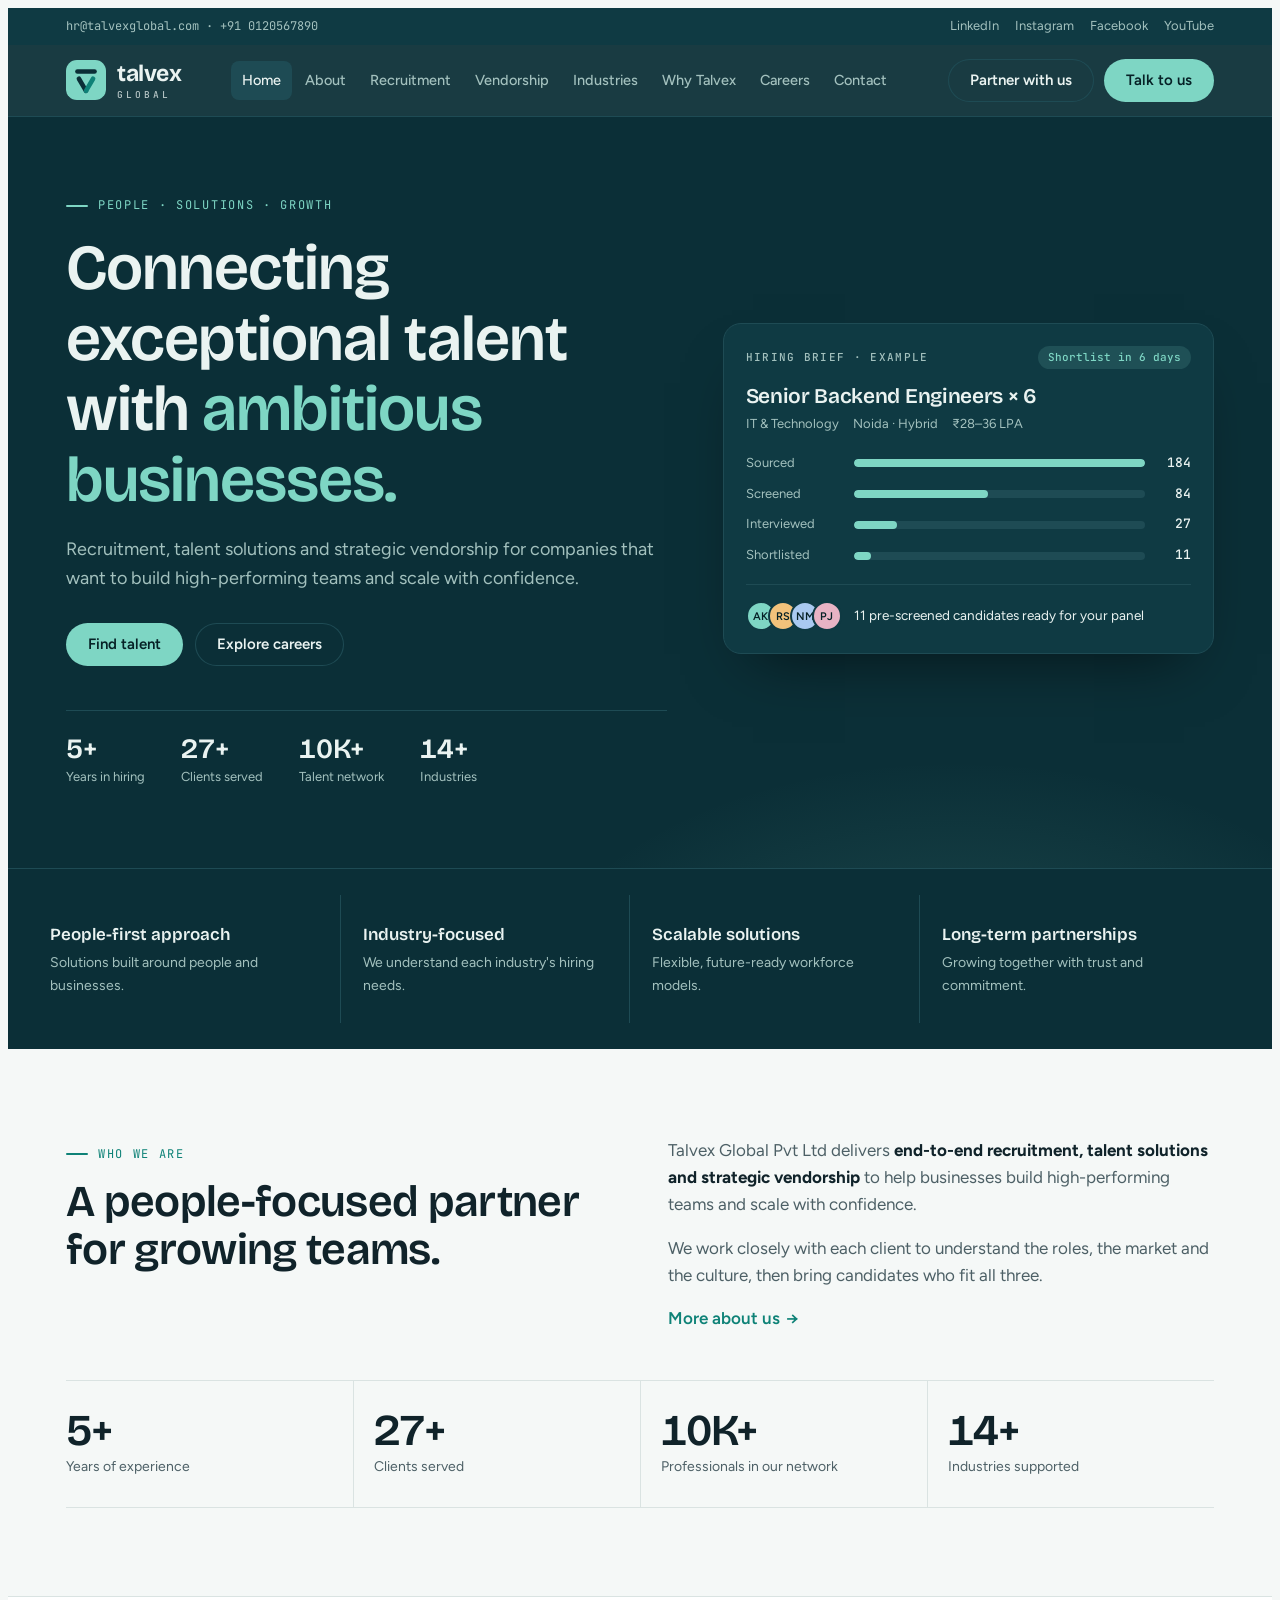
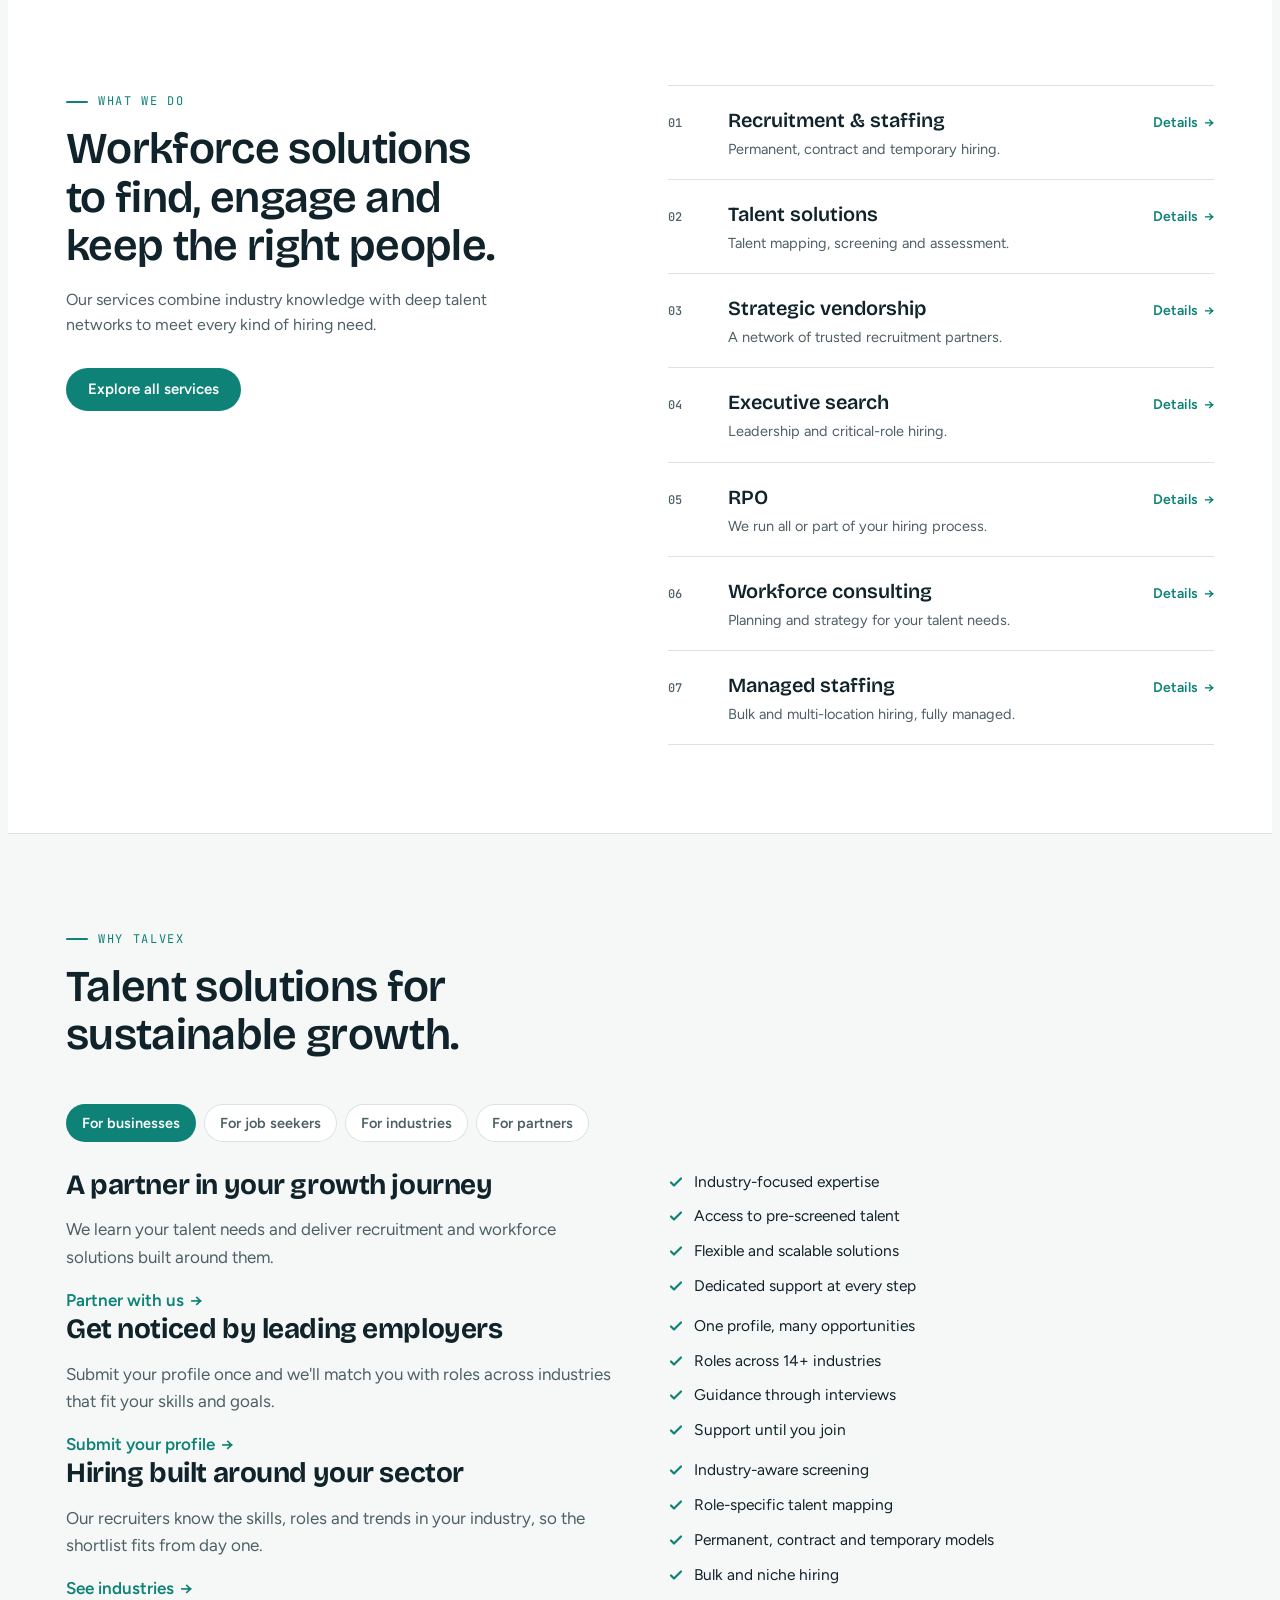
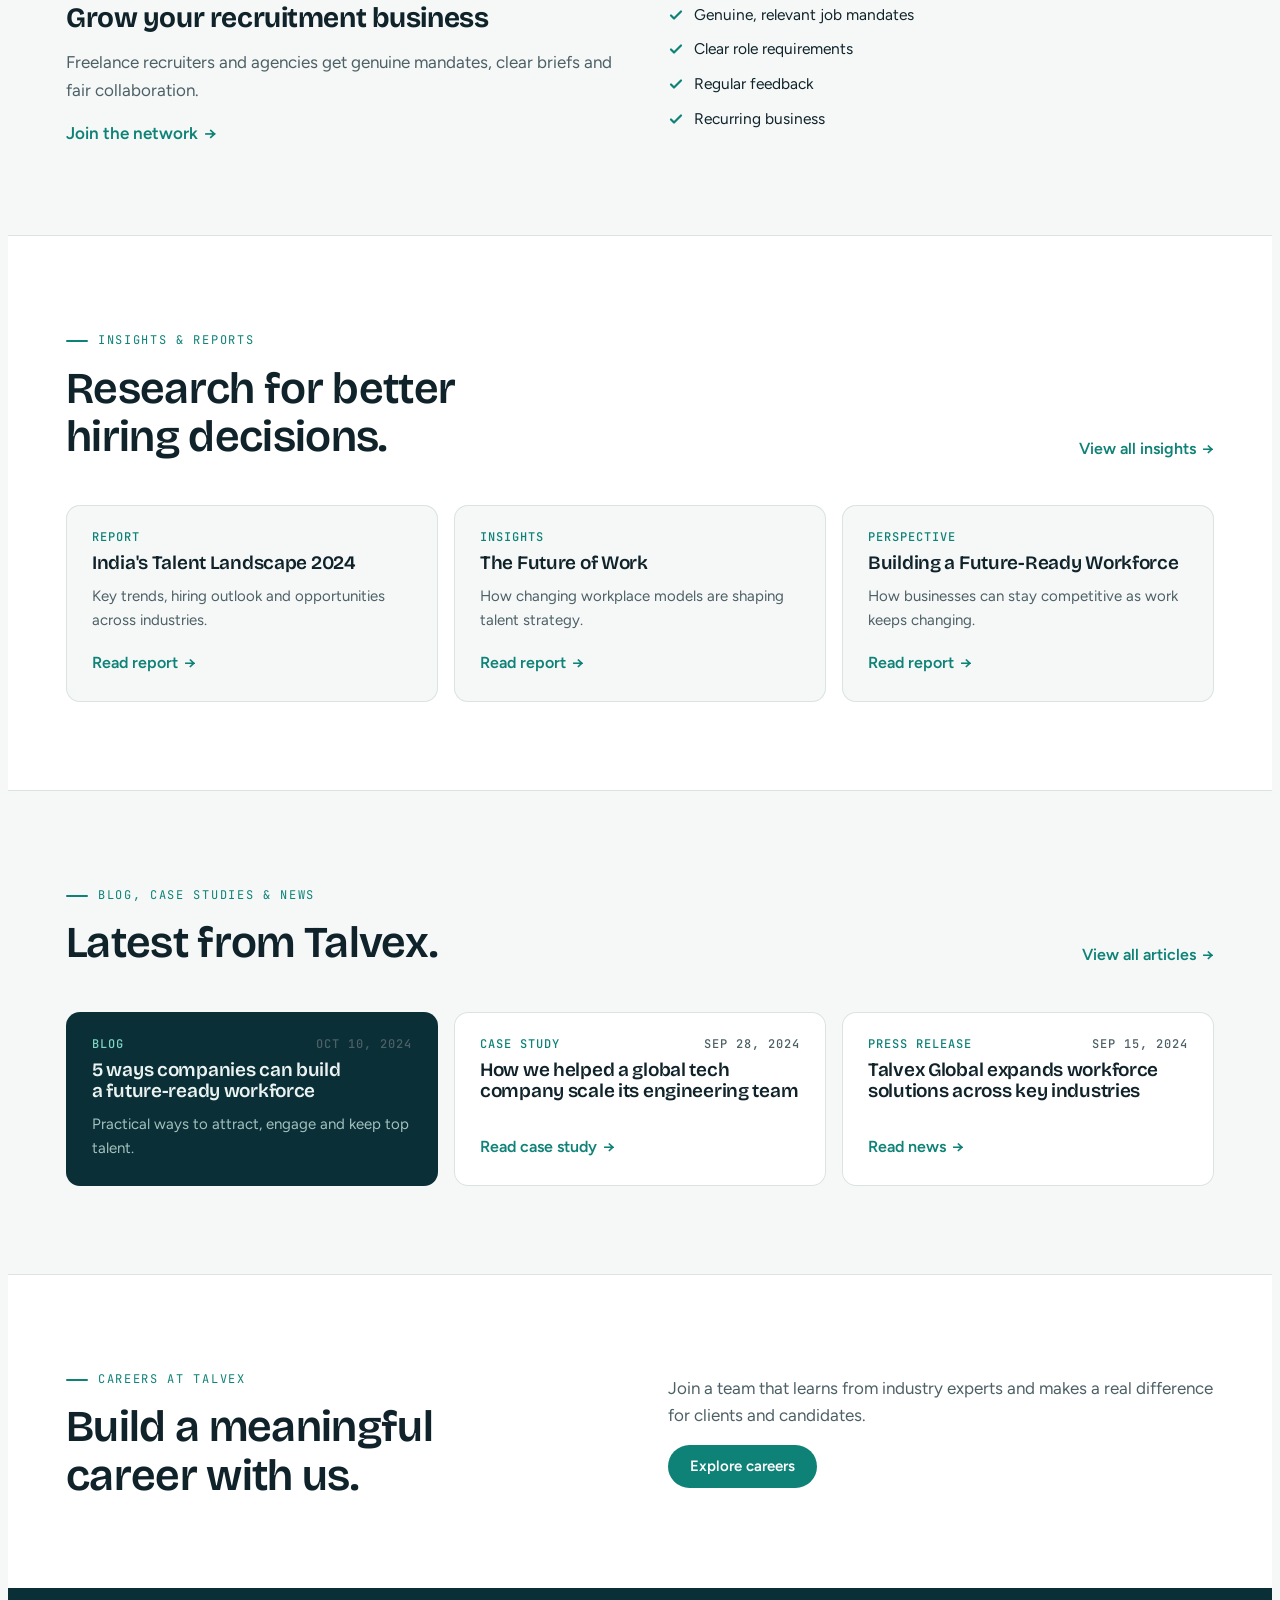
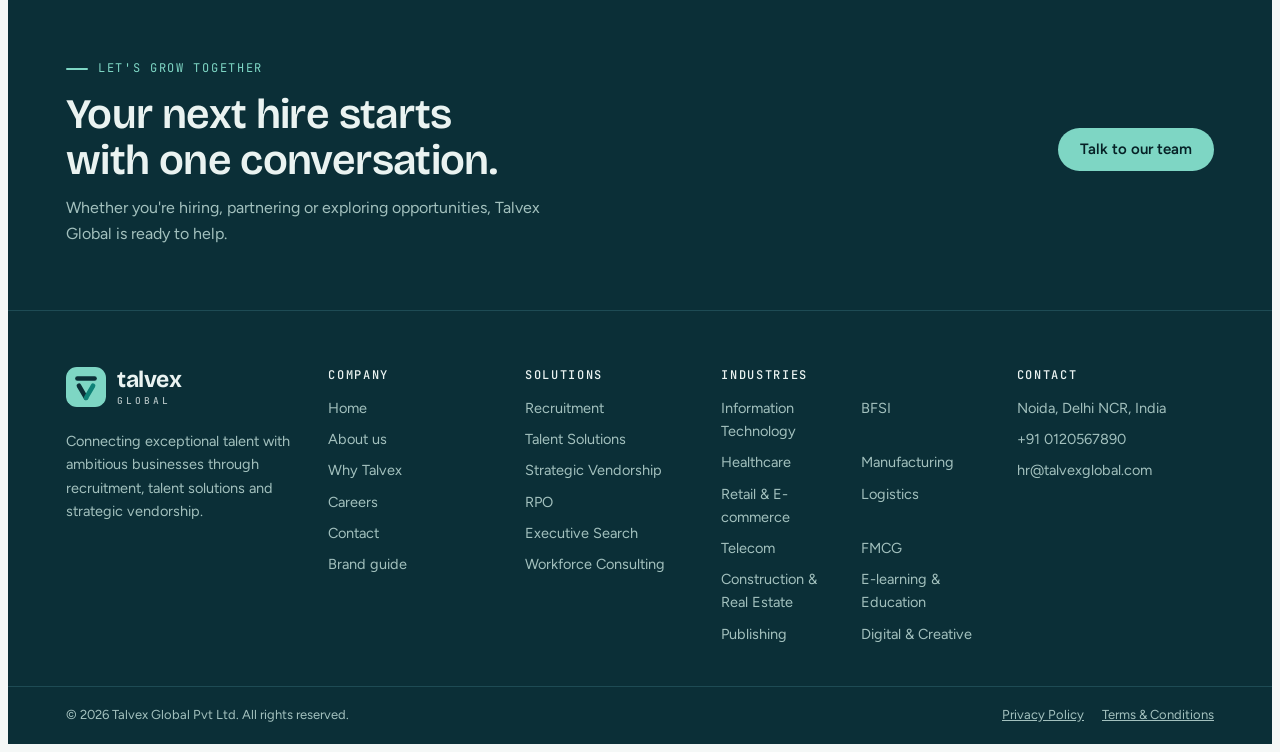
==== index.html @ 32941b87 "Talvex Global website redesign Static multi-page site with new logo, palette and all ten pages.  Co-" ====
<!doctype html>
<html lang="en">
<head>
<meta charset="utf-8">
<meta name="viewport" content="width=device-width, initial-scale=1, viewport-fit=cover">
<title>Talvex Global | Recruitment, Talent Solutions &amp; Strategic Vendorship</title>
<meta name="description" content="Talvex Global connects exceptional talent with ambitious businesses through recruitment, talent solutions and strategic vendorship across 14+ industries.">
<meta name="theme-color" content="#0B2F37">
<meta property="og:title" content="Talvex Global | Recruitment, Talent Solutions &amp; Strategic Vendorship">
<meta property="og:description" content="Talvex Global connects exceptional talent with ambitious businesses through recruitment, talent solutions and strategic vendorship across 14+ industries.">
<meta property="og:type" content="website">
<link rel="icon" href="assets/img/favicon.svg" type="image/svg+xml">
<link rel="preconnect" href="https://fonts.googleapis.com">
<link rel="preconnect" href="https://fonts.gstatic.com" crossorigin>
<link rel="stylesheet" href="https://fonts.googleapis.com/css2?family=Bricolage+Grotesque:opsz,wght@12..96,500;12..96,600;12..96,700&family=Figtree:wght@400;500;600&family=JetBrains+Mono:wght@500&display=swap">
<link rel="stylesheet" href="assets/css/styles.css">
</head>
<body>
<a class="skip" href="#main">Skip to content</a>
<svg width="0" height="0" style="position:absolute" aria-hidden="true">
  <symbol id="mark" viewBox="0 0 48 48">
    <rect width="48" height="48" rx="13" fill="var(--m-bg,#7ED6C4)"/>
    <rect x="11" y="11" width="26" height="5.5" rx="2.75" fill="var(--m-fg,#0B2F37)"/>
    <path d="M15.5 22.5 24 37" stroke="var(--m-fg,#0B2F37)" stroke-width="5.5" stroke-linecap="round" fill="none"/>
    <path d="M24 37 32.5 22.5" stroke="var(--m-ac,#0E8277)" stroke-width="5.5" stroke-linecap="round" fill="none"/>
  </symbol>
</svg>

<div class="topbar">
  <div class="wrap">
    <span>hr@talvexglobal.com · +91 0120567890</span>
    <nav aria-label="Social"><a href="https://www.linkedin.com/">LinkedIn</a><a href="https://www.instagram.com/">Instagram</a><a href="https://www.facebook.com/">Facebook</a><a href="https://www.youtube.com/">YouTube</a></nav>
  </div>
</div>

<header class="nav">
  <div class="wrap">
    <a class="logo" href="./" aria-label="Talvex Global home"><svg aria-hidden="true"><use href="#mark"/></svg><span class="wm"><b>talvex</b><small>GLOBAL</small></span></a>
    <ul class="menu" id="menu">
      <li><a href="./" aria-current="page">Home</a></li>
      <li><a href="about-us/">About</a></li>
      <li><a href="recruitment/">Recruitment</a></li>
      <li><a href="vendorship/">Vendorship</a></li>
      <li><a href="industries/">Industries</a></li>
      <li><a href="why-talvex/">Why Talvex</a></li>
      <li><a href="careers/">Careers</a></li>
      <li><a href="contact/">Contact</a></li>
    </ul>
    <div class="nav-cta">
      <a class="btn btn-ghost" href="partner-with-us/">Partner with us</a>
      <a class="btn btn-primary" href="contact/">Talk to us</a>
      <button class="burger" id="burger" aria-label="Open menu" aria-expanded="false" aria-controls="menu">
        <svg width="20" height="20" viewBox="0 0 20 20" aria-hidden="true"><path d="M3 6h14M3 10h14M3 14h14" stroke="currentColor" stroke-width="1.8" stroke-linecap="round"/></svg>
      </button>
    </div>
  </div>
</header>

<main id="main">
  <section class="band hero">
    <div class="wrap">
      <div>
        <span class="eyebrow">People · Solutions · Growth</span>
        <h1>Connecting exceptional talent with <em>ambitious businesses.</em></h1>
        <p class="lede">Recruitment, talent solutions and strategic vendorship for companies that want to build high-performing teams and scale with confidence.</p>
        <div class="actions">
          <a class="btn btn-primary" href="partner-with-us/">Find talent</a>
          <a class="btn btn-ghost" href="careers/">Explore careers</a>
        </div>
        <div class="stats">
          <div><b>5+</b><span>Years in hiring</span></div>
          <div><b>27+</b><span>Clients served</span></div>
          <div><b>10K+</b><span>Talent network</span></div>
          <div><b>14+</b><span>Industries</span></div>
        </div>
      </div>
      <aside class="brief" aria-label="Example hiring brief">
        <div class="brief-top"><span class="cap">Hiring brief · example</span><span class="pill">Shortlist in 6 days</span></div>
        <h3>Senior Backend Engineers × 6</h3>
        <div class="meta"><span>IT &amp; Technology</span><span>Noida · Hybrid</span><span>₹28–36 LPA</span></div>
        <div class="pipe">
          <div class="pipe-row"><span>Sourced</span><div class="bar"><i style="width:100%"></i></div><b>184</b></div>
          <div class="pipe-row"><span>Screened</span><div class="bar"><i style="width:46%"></i></div><b>84</b></div>
          <div class="pipe-row"><span>Interviewed</span><div class="bar"><i style="width:15%"></i></div><b>27</b></div>
          <div class="pipe-row"><span>Shortlisted</span><div class="bar"><i style="width:6%"></i></div><b>11</b></div>
        </div>
        <div class="shortlist">
          <div class="faces"><i style="background:#7ED6C4">AK</i><i style="background:#F2C27B">RS</i><i style="background:#A9C9F0">NM</i><i style="background:#E8B3C4">PJ</i></div>
          <span>11 pre-screened candidates ready for your panel</span>
        </div>
      </aside>
    </div>
  </section>
  <div class="offer"><div class="wrap">
    <div><b>People-first approach</b><p>Solutions built around people and businesses.</p></div>
    <div><b>Industry-focused</b><p>We understand each industry's hiring needs.</p></div>
    <div><b>Scalable solutions</b><p>Flexible, future-ready workforce models.</p></div>
    <div><b>Long-term partnerships</b><p>Growing together with trust and commitment.</p></div>
  </div></div>

  <section class="sec">
    <div class="wrap split">
      <div>
        <span class="eyebrow">Who we are</span>
        <h2 class="h">A people-focused partner for growing teams.</h2>
      </div>
      <div class="prose">
        <p>Talvex Global Pvt Ltd delivers <strong>end-to-end recruitment, talent solutions and strategic vendorship</strong> to help businesses build high-performing teams and scale with confidence.</p>
        <p>We work closely with each client to understand the roles, the market and the culture, then bring candidates who fit all three.</p>
        <a class="link" href="about-us/">More about us</a>
      </div>
    </div>
    <div class="wrap" style="margin-top:48px">
      <div class="numbers">
        <div><b>5+</b><span>Years of experience</span></div>
        <div><b>27+</b><span>Clients served</span></div>
        <div><b>10K+</b><span>Professionals in our network</span></div>
        <div><b>14+</b><span>Industries supported</span></div>
      </div>
    </div>
  </section>

  <section class="sec tint">
    <div class="wrap split">
      <div>
        <span class="eyebrow">What we do</span>
        <h2 class="h">Workforce solutions to find, engage and keep the right people.</h2>
        <p class="muted" style="margin-top:16px;max-width:46ch">Our services combine industry knowledge with deep talent networks to meet every kind of hiring need.</p>
        <div class="actions"><a class="btn btn-accent" href="recruitment/">Explore all services</a></div>
      </div>
      <ul class="svc">
        <li><span class="n">01</span><div><b>Recruitment &amp; staffing</b><span class="d">Permanent, contract and temporary hiring.</span></div><a class="link" href="recruitment/">Details</a></li>
        <li><span class="n">02</span><div><b>Talent solutions</b><span class="d">Talent mapping, screening and assessment.</span></div><a class="link" href="recruitment/">Details</a></li>
        <li><span class="n">03</span><div><b>Strategic vendorship</b><span class="d">A network of trusted recruitment partners.</span></div><a class="link" href="vendorship/">Details</a></li>
        <li><span class="n">04</span><div><b>Executive search</b><span class="d">Leadership and critical-role hiring.</span></div><a class="link" href="recruitment/">Details</a></li>
        <li><span class="n">05</span><div><b>RPO</b><span class="d">We run all or part of your hiring process.</span></div><a class="link" href="recruitment/">Details</a></li>
        <li><span class="n">06</span><div><b>Workforce consulting</b><span class="d">Planning and strategy for your talent needs.</span></div><a class="link" href="partner-with-us/">Details</a></li>
        <li><span class="n">07</span><div><b>Managed staffing</b><span class="d">Bulk and multi-location hiring, fully managed.</span></div><a class="link" href="industries/">Details</a></li>
      </ul>
    </div>
  </section>

  <section class="sec">
    <div class="wrap">
      <div class="sec-head"><div><span class="eyebrow">Why Talvex</span><h2 class="h">Talent solutions for sustainable growth.</h2></div></div>
      <div class="tabs" role="tablist" aria-label="Who we help">
        <button role="tab" id="t-biz" aria-selected="true" aria-controls="p-biz">For businesses</button>
        <button role="tab" id="t-seek" aria-selected="false" aria-controls="p-seek">For job seekers</button>
        <button role="tab" id="t-ind" aria-selected="false" aria-controls="p-ind">For industries</button>
        <button role="tab" id="t-part" aria-selected="false" aria-controls="p-part">For partners</button>
      </div>
      <div class="split" role="tabpanel" id="p-biz" aria-labelledby="t-biz">
        <div class="prose"><h3 style="font-size:28px;color:var(--fg)">A partner in your growth journey</h3><p>We learn your talent needs and deliver recruitment and workforce solutions built around them.</p><a class="link" href="partner-with-us/">Partner with us</a></div>
        <ul class="ticks"><li>Industry-focused expertise</li><li>Access to pre-screened talent</li><li>Flexible and scalable solutions</li><li>Dedicated support at every step</li></ul>
      </div>
      <div class="split" role="tabpanel" id="p-seek" aria-labelledby="t-seek" hidden>
        <div class="prose"><h3 style="font-size:28px;color:var(--fg)">Get noticed by leading employers</h3><p>Submit your profile once and we'll match you with roles across industries that fit your skills and goals.</p><a class="link" href="recruitment/">Submit your profile</a></div>
        <ul class="ticks"><li>One profile, many opportunities</li><li>Roles across 14+ industries</li><li>Guidance through interviews</li><li>Support until you join</li></ul>
      </div>
      <div class="split" role="tabpanel" id="p-ind" aria-labelledby="t-ind" hidden>
        <div class="prose"><h3 style="font-size:28px;color:var(--fg)">Hiring built around your sector</h3><p>Our recruiters know the skills, roles and trends in your industry, so the shortlist fits from day one.</p><a class="link" href="industries/">See industries</a></div>
        <ul class="ticks"><li>Industry-aware screening</li><li>Role-specific talent mapping</li><li>Permanent, contract and temporary models</li><li>Bulk and niche hiring</li></ul>
      </div>
      <div class="split" role="tabpanel" id="p-part" aria-labelledby="t-part" hidden>
        <div class="prose"><h3 style="font-size:28px;color:var(--fg)">Grow your recruitment business</h3><p>Freelance recruiters and agencies get genuine mandates, clear briefs and fair collaboration.</p><a class="link" href="vendorship/">Join the network</a></div>
        <ul class="ticks"><li>Genuine, relevant job mandates</li><li>Clear role requirements</li><li>Regular feedback</li><li>Recurring business</li></ul>
      </div>
    </div>
  </section>

  <section class="sec tint">
    <div class="wrap">
      <div class="sec-head"><div><span class="eyebrow">Insights &amp; reports</span><h2 class="h">Research for better hiring decisions.</h2></div><a class="link" href="./">View all insights</a></div>
      <div class="grid g3">
        <article class="card post"><span class="k">Report</span><h3>India's Talent Landscape 2024</h3><p>Key trends, hiring outlook and opportunities across industries.</p><a class="link" href="./">Read report</a></article>
        <article class="card post"><span class="k">Insights</span><h3>The Future of Work</h3><p>How changing workplace models are shaping talent strategy.</p><a class="link" href="./">Read report</a></article>
        <article class="card post"><span class="k">Perspective</span><h3>Building a Future-Ready Workforce</h3><p>How businesses can stay competitive as work keeps changing.</p><a class="link" href="./">Read report</a></article>
      </div>
    </div>
  </section>

  <section class="sec">
    <div class="wrap">
      <div class="sec-head"><div><span class="eyebrow">Blog, case studies &amp; news</span><h2 class="h">Latest from Talvex.</h2></div><a class="link" href="./">View all articles</a></div>
      <div class="grid g3">
        <article class="card post feature"><span class="k"><span>Blog</span><time>Oct 10, 2024</time></span><h3>5 ways companies can build a future-ready workforce</h3><p>Practical ways to attract, engage and keep top talent.</p></article>
        <article class="card post"><span class="k"><span>Case study</span><time>Sep 28, 2024</time></span><h3>How we helped a global tech company scale its engineering team</h3><a class="link" href="./">Read case study</a></article>
        <article class="card post"><span class="k"><span>Press release</span><time>Sep 15, 2024</time></span><h3>Talvex Global expands workforce solutions across key industries</h3><a class="link" href="./">Read news</a></article>
      </div>
    </div>
  </section>

  <section class="sec tint">
    <div class="wrap split" style="align-items:center">
      <div><span class="eyebrow">Careers at Talvex</span><h2 class="h">Build a meaningful career with us.</h2></div>
      <div class="prose"><p>Join a team that learns from industry experts and makes a real difference for clients and candidates.</p><div><a class="btn btn-accent" href="careers/">Explore careers</a></div></div>
    </div>
  </section>
</main>

<section class="band cta">
  <div class="wrap">
    <div>
      <span class="eyebrow">Let's grow together</span>
      <h2>Your next hire starts with one conversation.</h2>
      <p>Whether you're hiring, partnering or exploring opportunities, Talvex Global is ready to help.</p>
    </div>
    <a class="btn btn-primary" href="contact/">Talk to our team</a>
  </div>
</section>

<footer>
  <div class="wrap foot">
    <div>
      <a class="logo" href="./"><svg aria-hidden="true"><use href="#mark"/></svg><span class="wm"><b>talvex</b><small>GLOBAL</small></span></a>
      <p>Connecting exceptional talent with ambitious businesses through recruitment, talent solutions and strategic vendorship.</p>
    </div>
    <div><h4>Company</h4><ul><li><a href="./">Home</a></li><li><a href="about-us/">About us</a></li><li><a href="why-talvex/">Why Talvex</a></li><li><a href="careers/">Careers</a></li><li><a href="contact/">Contact</a></li><li><a href="brand-guide/">Brand guide</a></li></ul></div>
    <div><h4>Solutions</h4><ul><li><a href="recruitment/">Recruitment</a></li><li><a href="recruitment/">Talent Solutions</a></li><li><a href="vendorship/">Strategic Vendorship</a></li><li><a href="recruitment/">RPO</a></li><li><a href="recruitment/">Executive Search</a></li><li><a href="partner-with-us/">Workforce Consulting</a></li></ul></div>
    <div><h4>Industries</h4><ul class="cols"><li><a href="industries/">Information Technology</a></li><li><a href="industries/">BFSI</a></li><li><a href="industries/">Healthcare</a></li><li><a href="industries/">Manufacturing</a></li><li><a href="industries/">Retail &amp; E-commerce</a></li><li><a href="industries/">Logistics</a></li><li><a href="industries/">Telecom</a></li><li><a href="industries/">FMCG</a></li><li><a href="industries/">Construction &amp; Real Estate</a></li><li><a href="industries/">E-learning &amp; Education</a></li><li><a href="industries/">Publishing</a></li><li><a href="industries/">Digital &amp; Creative</a></li></ul></div>
    <div><h4>Contact</h4><ul><li>Noida, Delhi NCR, India</li><li>+91 0120567890</li><li>hr@talvexglobal.com</li></ul></div>
  </div>
  <div class="legal"><div class="wrap"><span>© 2026 Talvex Global Pvt Ltd. All rights reserved.</span><nav><a href="./">Privacy Policy</a><a href="./">Terms &amp; Conditions</a></nav></div></div>
</footer>

<script src="assets/js/main.js"></script>
</body>
</html>
---- assets/css/styles.css ----
/* Layout: one site, ten views switched by #hash — deep petrol bands open and close each page, light working sections in between */
:root{
  --bg:#F5F8F7; --surface:#FFFFFF; --fg:#10232A; --muted:#4D6066; --line:#DAE3E2;
  --accent:#0E8277; --accent-soft:#E2F2EF; --accent-ink:#FFFFFF; --signal:#D98E2B;
  --band:#0B2F37; --band-2:#0F3A43; --band-fg:#EAF3F1; --band-muted:#A3C1BE; --mint:#7ED6C4; --band-line:#1E4B54;
  --display:"Bricolage Grotesque", "Segoe UI", system-ui, sans-serif;
  --body:"Figtree", "Segoe UI", system-ui, sans-serif;
  --mono:"JetBrains Mono", ui-monospace, Consolas, monospace;
  --wrap:1180px; --r:14px;
}
@media (prefers-color-scheme: dark){:root:not([data-theme="light"]){
  --bg:#09181C; --surface:#0F242A; --fg:#E5EEED; --muted:#9BB1B2; --line:#1E3A40;
  --accent:#43C4B0; --accent-soft:#123A3A; --accent-ink:#04201F; --signal:#E9A54A;
  --band:#061418; --band-2:#0A1F24; --band-line:#183C43; color-scheme:dark}}
:root[data-theme="dark"]{
  --bg:#09181C; --surface:#0F242A; --fg:#E5EEED; --muted:#9BB1B2; --line:#1E3A40;
  --accent:#43C4B0; --accent-soft:#123A3A; --accent-ink:#04201F; --signal:#E9A54A;
  --band:#061418; --band-2:#0A1F24; --band-line:#183C43; color-scheme:dark}

*{box-sizing:border-box}
html{scroll-behavior:smooth}
body{background:var(--bg);color:var(--fg);font-family:var(--body);font-size:16px;line-height:1.6;-webkit-font-smoothing:antialiased}
body::before{content:"";position:fixed;inset:0 0 auto;height:env(safe-area-inset-top,0px);z-index:30;background:var(--band)}
h1,h2,h3,h4{font-family:var(--display);line-height:1.1;margin:0;text-wrap:balance;letter-spacing:-.015em}
p{margin:0}
a{color:inherit}
.wrap{max-width:var(--wrap);margin:0 auto;padding-left:max(16px,env(safe-area-inset-left,0px));padding-right:max(16px,env(safe-area-inset-right,0px))}
.eyebrow{font-family:var(--mono);font-size:12px;letter-spacing:.14em;text-transform:uppercase;color:var(--accent);display:inline-flex;align-items:center;gap:10px}
.eyebrow::before{content:"";width:22px;height:2px;background:currentColor;border-radius:2px}
.band .eyebrow{color:var(--mint)}
.muted{color:var(--muted)}
.btn{display:inline-flex;align-items:center;gap:10px;font:600 15px/1 var(--body);padding:14px 22px;border-radius:999px;border:0;cursor:pointer;text-decoration:none;transition:transform .15s,background .15s,box-shadow .15s;white-space:nowrap}
.btn-primary{background:var(--mint);color:#062126}
.btn-primary:hover{background:#9BE3D4}
.btn-accent{background:var(--accent);color:var(--accent-ink)}
.btn-accent:hover{transform:translateY(-1px)}
.btn-ghost{background:transparent;color:var(--band-fg);box-shadow:inset 0 0 0 1px var(--band-line)}
.btn-ghost:hover{box-shadow:inset 0 0 0 1px var(--mint)}
.btn-line{background:transparent;color:var(--fg);box-shadow:inset 0 0 0 1px var(--line)}
.btn-line:hover{box-shadow:inset 0 0 0 1px var(--accent);color:var(--accent)}
.link{color:var(--accent);font-weight:600;text-decoration:none;display:inline-flex;gap:6px;align-items:center}
.link:hover{text-decoration:underline}
.link::after{content:"→"}
:focus-visible{outline:3px solid var(--signal);outline-offset:3px;border-radius:6px}
@media (prefers-reduced-motion: reduce){*{transition:none!important;animation:none!important;scroll-behavior:auto!important}}

/* ---------- Preview bar ---------- */
.preview{background:var(--signal);color:#1F1405;font-size:13.5px}
.preview .wrap{display:flex;flex-wrap:wrap;justify-content:space-between;align-items:center;gap:8px 16px;padding-block:8px}
.preview a{font-weight:600}

/* ---------- Logo ---------- */
.logo{display:inline-flex;align-items:center;gap:11px;text-decoration:none}
.logo svg{width:40px;height:40px;flex:none}
.logo .wm{display:flex;flex-direction:column;line-height:1}
.logo .wm b{font:700 23px/1 var(--display);letter-spacing:-.02em}
.logo .wm small{font:500 9.5px/1 var(--mono);letter-spacing:.32em;margin-top:5px;opacity:.75}

/* ---------- Header ---------- */
.topbar{background:var(--band-2);color:var(--band-muted);font-size:13px}
.topbar .wrap{display:flex;justify-content:space-between;align-items:center;gap:16px;padding-block:8px;flex-wrap:wrap}
.topbar span{font-family:var(--mono);font-size:12px}
.topbar nav{display:flex;gap:16px}
.topbar nav a{text-decoration:none}
.topbar nav a:hover{color:var(--mint)}
header.nav{position:sticky;top:env(safe-area-inset-top,0px);z-index:20;background:color-mix(in srgb,var(--band) 94%,transparent);backdrop-filter:blur(10px);color:var(--band-fg);border-bottom:1px solid var(--band-line)}
header.nav .wrap{display:flex;align-items:center;justify-content:space-between;gap:20px;padding-block:14px;position:relative}
.menu{display:flex;gap:2px;align-items:center;list-style:none;margin:0;padding:0}
.menu a{text-decoration:none;font-size:14.5px;font-weight:500;padding:8px 11px;border-radius:8px;color:var(--band-muted);display:block}
.menu a:hover{color:var(--band-fg)}
.menu a[aria-current="page"]{color:var(--band-fg);background:var(--band-line)}
.nav-cta{display:flex;gap:10px;align-items:center}
.burger{display:none;background:none;border:1px solid var(--band-line);color:var(--band-fg);border-radius:10px;width:44px;height:44px;cursor:pointer}
.band,header.nav,footer,.tile-dark{--m-bg:var(--mint);--m-fg:#0B2F37;--m-ac:#0E8277}

/* ---------- Bands & heroes ---------- */
.band{background:var(--band);color:var(--band-fg)}
.hero{position:relative;overflow:hidden}
.hero::after{content:"";position:absolute;inset:auto -10% -55% 40%;height:520px;background:radial-gradient(closest-side,rgba(126,214,196,.16),transparent);pointer-events:none}
.hero .wrap{display:grid;grid-template-columns:1.1fr .9fr;gap:56px;align-items:center;padding-block:72px 80px;position:relative;z-index:1}
.hero.solo .wrap{grid-template-columns:1fr;padding-block:72px 64px}
.hero.solo .wrap > div{max-width:820px}
.hero h1{font-size:clamp(38px,5.6vw,64px);font-weight:600;margin:18px 0 20px}
.hero h1 em{font-style:normal;color:var(--mint)}
.hero p.lede{color:var(--band-muted);font-size:18px;max-width:56ch}
.actions{display:flex;flex-wrap:wrap;gap:12px;margin-top:30px}
.stats{display:grid;grid-template-columns:repeat(4,auto);justify-content:start;gap:12px 36px;margin-top:44px;padding-top:24px;border-top:1px solid var(--band-line)}
.stats b{font:600 28px/1 var(--display);display:block;font-variant-numeric:tabular-nums}
.stats span{font-size:13px;color:var(--band-muted)}
.brief{background:var(--band-2);border:1px solid var(--band-line);border-radius:18px;padding:22px;box-shadow:0 30px 60px -30px rgba(0,0,0,.6);min-width:0}
.brief-top{display:flex;justify-content:space-between;align-items:center;gap:10px;margin-bottom:16px}
.brief-top .cap{font:500 11px var(--mono);letter-spacing:.12em;text-transform:uppercase;color:var(--band-muted)}
.pill{font:500 11px/1 var(--mono);padding:6px 10px;border-radius:999px;background:rgba(126,214,196,.14);color:var(--mint);white-space:nowrap}
.brief h3{font-size:21px;font-weight:600}
.brief .meta{display:flex;flex-wrap:wrap;gap:6px 14px;font-size:13px;color:var(--band-muted);margin:6px 0 18px}
.pipe{display:grid;gap:10px}
.pipe-row{display:grid;grid-template-columns:96px 1fr 34px;gap:12px;align-items:center;font-size:13px}
.pipe-row span:first-child{color:var(--band-muted)}
.bar{height:8px;border-radius:8px;background:var(--band-line);overflow:hidden}
.bar i{display:block;height:100%;background:var(--mint);border-radius:8px}
.pipe-row b{font-family:var(--mono);font-weight:500;text-align:right;font-variant-numeric:tabular-nums}
.shortlist{display:flex;align-items:center;gap:12px;margin-top:18px;padding-top:16px;border-top:1px solid var(--band-line);font-size:13.5px}
.faces{display:flex;flex:none}
.faces i{width:30px;height:30px;border-radius:50%;border:2px solid var(--band-2);margin-left:-8px;display:grid;place-items:center;font:600 11px var(--body);font-style:normal;color:#062126}
.faces i:first-child{margin-left:0}

.offer{background:var(--band);border-top:1px solid var(--band-line)}
.offer .wrap{display:grid;grid-template-columns:repeat(4,1fr)}
.offer div{padding:26px 22px;border-left:1px solid var(--band-line);color:var(--band-fg);min-width:0}
.offer div:first-child{border-left:0;padding-left:0}
.offer b{font-family:var(--display);font-weight:600;font-size:17px;display:block;margin-bottom:4px}
.offer p{font-size:14px;color:var(--band-muted)}

/* ---------- Sections ---------- */
section.sec{padding-block:88px}
section.sec + section.sec{border-top:1px solid var(--line)}
section.tint{background:var(--surface)}
.sec-head{display:flex;flex-wrap:wrap;justify-content:space-between;align-items:end;gap:16px 40px;margin-bottom:44px}
.sec-head > div{max-width:640px}
.sec-head > p{color:var(--muted);max-width:44ch}
h2.h{font-size:clamp(30px,4vw,44px);font-weight:600;margin-top:14px}
.split{display:grid;grid-template-columns:1fr 1fr;gap:56px;align-items:start}
.split > *{min-width:0}
.prose{display:grid;gap:16px;color:var(--muted);font-size:17px;max-width:58ch}
.prose strong{color:var(--fg)}
.grid{display:grid;gap:16px}
.g2{grid-template-columns:repeat(2,1fr)}
.g3{grid-template-columns:repeat(3,1fr)}
.g4{grid-template-columns:repeat(4,1fr)}
.card{background:var(--surface);border-radius:var(--r);padding:26px;box-shadow:inset 0 0 0 1px var(--line);display:flex;flex-direction:column;gap:10px;min-width:0}
section.tint .card{background:var(--bg)}
.card h3{font-size:20px;font-weight:600}
.card p{color:var(--muted);font-size:15px}
.card .k{font:500 12px/1 var(--mono);color:var(--accent);letter-spacing:.08em;text-transform:uppercase}
.card .link{margin-top:auto;padding-top:8px}
.card.feature{background:var(--band);color:var(--band-fg);box-shadow:none}
.card.feature p{color:var(--band-muted)}
.card.feature .k{color:var(--mint)}
.ticks{margin:0;padding:0;list-style:none;display:grid;gap:10px}
.ticks li{display:flex;gap:10px;font-size:15.5px}
.ticks li::before{content:"";flex:none;width:16px;height:16px;margin-top:4px;border-radius:4px;background:var(--accent);mask:url("data:image/svg+xml,%3Csvg xmlns='http://www.w3.org/2000/svg' viewBox='0 0 16 16'%3E%3Cpath d='M3 8.5l3 3 7-7' stroke='black' stroke-width='2.2' fill='none' stroke-linecap='round' stroke-linejoin='round'/%3E%3C/svg%3E") center/contain no-repeat}
.panel{border-radius:var(--r);padding:28px;background:var(--accent-soft);display:grid;gap:16px}
.panel h4{font:500 12px/1.4 var(--mono);letter-spacing:.12em;text-transform:uppercase;color:var(--accent)}
.numbers{display:grid;grid-template-columns:repeat(4,1fr);gap:0;border-top:1px solid var(--line);border-bottom:1px solid var(--line)}
.numbers div{padding:28px 20px;border-left:1px solid var(--line)}
.numbers div:first-child{border-left:0;padding-left:0}
.numbers b{font:600 44px/1 var(--display);display:block;font-variant-numeric:tabular-nums;letter-spacing:-.02em}
.numbers span{font-size:14px;color:var(--muted)}

/* services list */
.svc{list-style:none;margin:0;padding:0;border-top:1px solid var(--line)}
.svc li{display:grid;grid-template-columns:44px 1fr auto;gap:16px;align-items:baseline;padding:18px 0;border-bottom:1px solid var(--line)}
.svc .n{font:500 12px var(--mono);color:var(--muted)}
.svc b{font-family:var(--display);font-weight:600;font-size:20px}
.svc span.d{display:block;color:var(--muted);font-size:14.5px;margin-top:2px}
.svc a{font-size:14px}

/* tabs */
.tabs{display:flex;flex-wrap:wrap;gap:8px;margin-bottom:28px}
.tabs button{font:600 14.5px var(--body);padding:10px 16px;border-radius:999px;border:0;background:var(--surface);color:var(--muted);box-shadow:inset 0 0 0 1px var(--line);cursor:pointer}
section.tint .tabs button{background:var(--bg)}
.tabs button[aria-selected="true"]{background:var(--accent);color:var(--accent-ink);box-shadow:none}

/* steps */
.steps{display:grid;grid-template-columns:repeat(4,1fr);list-style:none;margin:0;padding:0}
.steps.five{grid-template-columns:repeat(5,1fr)}
.steps li{padding:0 24px 0 0;min-width:0}
.steps .n{font:500 13px/1 var(--mono);color:var(--accent);display:flex;align-items:center;gap:12px;margin-bottom:18px}
.steps .n::after{content:"";flex:1;height:1px;background:var(--line)}
.steps li:last-child .n::after{background:linear-gradient(90deg,var(--line),transparent)}
.steps h3{font-size:20px;font-weight:600;margin-bottom:8px}
.steps p{color:var(--muted);font-size:15px}
.steps .t{display:inline-block;margin-top:12px;font:500 11.5px var(--mono);color:var(--fg);background:var(--accent-soft);padding:4px 8px;border-radius:6px}

/* industries */
.ind{display:grid;grid-template-columns:repeat(3,1fr);gap:16px}
.ind .card h3{font-size:19px}
.chips{display:flex;flex-wrap:wrap;gap:6px;margin-top:4px}
.chips span{font-size:12.5px;padding:4px 10px;border-radius:999px;background:var(--accent-soft);color:var(--fg)}

/* insights */
.post .k{display:flex;justify-content:space-between;gap:10px}
.post .k time{color:var(--muted)}
.post h3{font-size:19px}

/* jobs */
.filters{display:grid;grid-template-columns:1.6fr 1fr 1fr 1fr;gap:12px;margin-bottom:20px}
.jobs{display:grid;gap:12px}
.job{display:grid;grid-template-columns:1fr auto;gap:12px 24px;align-items:center;padding:22px 24px;border-radius:var(--r);background:var(--surface);box-shadow:inset 0 0 0 1px var(--line)}
.job h3{font-size:20px;font-weight:600}
.job p{color:var(--muted);font-size:15px;margin-top:4px}
.job .tags{display:flex;flex-wrap:wrap;gap:6px;margin-top:10px}
.tag{font:500 12px/1 var(--mono);padding:6px 9px;border-radius:6px;background:var(--accent-soft);color:var(--fg)}
.tag.dept{background:transparent;box-shadow:inset 0 0 0 1px var(--line);color:var(--muted)}
.empty{padding:28px;border-radius:var(--r);border:1px dashed var(--line);color:var(--muted);text-align:center}
.count{font:500 12.5px var(--mono);color:var(--muted);margin-bottom:12px}

/* choice cards */
.choices{display:grid;gap:12px;margin-top:28px}
.choice{display:grid;grid-template-columns:44px 1fr 20px;gap:14px;align-items:center;padding:16px 18px;border-radius:var(--r);background:var(--surface);box-shadow:inset 0 0 0 1px var(--line);cursor:pointer;transition:box-shadow .15s;position:relative}
.choice:hover{box-shadow:inset 0 0 0 1px var(--accent)}
.choice input{position:absolute;opacity:0;pointer-events:none}
.ic{width:44px;height:44px;border-radius:12px;background:var(--accent-soft);color:var(--accent);display:grid;place-items:center;flex:none}
.choice b{font-family:var(--display);font-weight:600;font-size:17px}
.choice p{font-size:14px;color:var(--muted)}
.choice .dot{width:20px;height:20px;border-radius:50%;box-shadow:inset 0 0 0 2px var(--line)}
.choice:has(input:checked){box-shadow:inset 0 0 0 2px var(--accent)}
.choice:has(input:checked) .dot{box-shadow:inset 0 0 0 6px var(--accent)}
.choice:has(input:focus-visible){outline:3px solid var(--signal);outline-offset:2px}

/* forms */
.form-card{background:var(--surface);border-radius:20px;padding:36px;box-shadow:0 1px 0 var(--line),0 24px 48px -32px rgba(11,47,55,.35);border:1px solid var(--line);position:sticky;top:96px}
.form-card h3{font-size:26px;font-weight:600}
.form-card > p{color:var(--muted);margin:6px 0 24px}
.fields{display:grid;grid-template-columns:1fr 1fr;gap:16px}
.field{display:grid;gap:6px;min-width:0;align-content:start}
.field.full{grid-column:1/-1}
.field label{font-size:13.5px;font-weight:600}
.field label span{color:var(--signal)}
.field input,.field select,.field textarea{font:inherit;font-size:15px;color:var(--fg);background:var(--bg);border:1px solid var(--line);border-radius:10px;padding:12px 14px;width:100%;transition:border-color .15s,box-shadow .15s}
.field textarea{min-height:120px;resize:vertical}
.field input[type="file"]{padding:10px}
.field input:focus,.field select:focus,.field textarea:focus{outline:none;border-color:var(--accent);box-shadow:0 0 0 3px var(--accent-soft)}
.form-foot{display:flex;flex-wrap:wrap;justify-content:space-between;align-items:center;gap:14px;margin-top:22px}
.form-foot small{color:var(--muted);font-size:13px;max-width:34ch}
.notice{margin-top:16px;padding:12px 14px;border-radius:10px;background:var(--accent-soft);color:var(--fg);font-size:14px}

/* contact cards */
.reach{display:grid;gap:12px}
.reach .card{flex-direction:row;align-items:center;gap:16px;padding:20px}
.reach .card > div{flex:1;min-width:0}
.reach .card b{display:block;font-size:13px;font-family:var(--mono);font-weight:500;letter-spacing:.08em;text-transform:uppercase;color:var(--muted)}
.reach .card span.v{font-family:var(--display);font-size:19px;font-weight:600;user-select:all;overflow-wrap:anywhere}
.copy{font:600 13px var(--body);padding:8px 12px;border-radius:8px;border:0;background:var(--accent-soft);color:var(--accent);cursor:pointer;flex:none}

/* ---------- CTA + footer ---------- */
.cta .wrap{display:flex;flex-wrap:wrap;justify-content:space-between;align-items:center;gap:28px;padding-block:64px}
.cta h2{font-size:clamp(28px,3.6vw,42px);font-weight:600;max-width:20ch;margin-top:12px}
.cta p{color:var(--band-muted);margin-top:12px;max-width:52ch}
footer{background:var(--band);color:var(--band-muted);border-top:1px solid var(--band-line);font-size:14.5px}
.foot{display:grid;grid-template-columns:1.4fr 1fr 1fr 1.6fr 1.2fr;gap:32px;padding-block:56px 40px}
.foot .logo{color:var(--band-fg)}
.foot > div{min-width:0}
.foot p{margin-top:16px;max-width:32ch}
.foot h4{font:500 12px var(--mono);letter-spacing:.14em;text-transform:uppercase;color:var(--band-fg);margin-bottom:14px}
.foot ul{list-style:none;margin:0;padding:0;display:grid;gap:8px}
.foot ul.cols{grid-template-columns:1fr 1fr;column-gap:16px}
.foot a{text-decoration:none}
.foot a:hover{color:var(--mint)}
.legal{border-top:1px solid var(--band-line)}
.legal .wrap{display:flex;flex-wrap:wrap;justify-content:space-between;gap:12px;padding-block:18px;font-size:13px}
.legal nav{display:flex;gap:18px}

/* ---------- Brand board ---------- */
.logo-grid{display:grid;grid-template-columns:2fr 1fr 1fr;gap:16px}
.tile{border-radius:var(--r);padding:28px;display:flex;flex-direction:column;justify-content:space-between;gap:28px;min-height:200px;min-width:0}
.tile .cap{font:500 11px/1.4 var(--mono);letter-spacing:.12em;text-transform:uppercase;opacity:.7}
.tile-dark{background:var(--band);color:var(--band-fg)}
.tile-dark .logo svg{width:64px;height:64px}
.tile-dark .logo .wm b{font-size:40px}
.tile-dark .logo .wm small{font-size:12px}
.tile-light{background:#FFFFFF;color:#10232A;box-shadow:inset 0 0 0 1px #DAE3E2;--m-bg:#0B2F37;--m-fg:#FFFFFF;--m-ac:#7ED6C4}
.tile-mono{background:var(--accent);color:var(--accent-ink);--m-bg:var(--accent-ink);--m-fg:var(--accent);--m-ac:var(--accent)}
.icon-row{display:flex;gap:14px;align-items:end}
.meaning{display:grid;grid-template-columns:repeat(3,1fr);gap:24px;margin-top:28px}
.meaning div{display:flex;gap:12px;min-width:0}
.meaning b{font-family:var(--display);font-size:17px;display:block;margin-bottom:2px}
.meaning p{color:var(--muted);font-size:14.5px}
.meaning .k{font:500 12px/1 var(--mono);color:var(--accent);padding-top:5px}
.palette{display:grid;grid-template-columns:repeat(5,1fr);gap:12px;margin-top:36px}
.sw{border-radius:12px;overflow:hidden;box-shadow:inset 0 0 0 1px var(--line);background:var(--surface)}
.sw i{display:block;height:84px}
.sw div{padding:12px 14px}
.sw b{display:block;font-size:14px}
.sw code{font:500 12px var(--mono);color:var(--muted)}
.type-row{display:grid;grid-template-columns:repeat(3,1fr);gap:12px;margin-top:12px}
.type-card{background:var(--surface);border-radius:12px;padding:18px 20px;box-shadow:inset 0 0 0 1px var(--line);min-width:0}
.type-card .s{font-size:30px;line-height:1.1;margin-bottom:6px}
.type-card code{font:500 12px var(--mono);color:var(--muted)}

/* ---------- Responsive ---------- */
@media (max-width:1080px){
  .menu{display:none}
  .menu.open{display:flex;position:absolute;top:100%;left:0;right:0;flex-direction:column;align-items:stretch;background:var(--band);padding:10px max(16px,env(safe-area-inset-right,0px)) 18px max(16px,env(safe-area-inset-left,0px));border-bottom:1px solid var(--band-line)}
  .burger{display:grid;place-items:center}
  .nav-cta .btn-ghost{display:none}
}
@media (max-width:1000px){
  .hero .wrap,.split{grid-template-columns:1fr;gap:40px}
  .form-card{position:static}
  .offer .wrap,.g4,.numbers{grid-template-columns:1fr 1fr}
  .offer div:nth-child(3){border-left:0;padding-left:0}
  .offer div:nth-child(n+3){border-top:1px solid var(--band-line)}
  .numbers div:nth-child(3){border-left:0;padding-left:0}
  .numbers div:nth-child(n+3){border-top:1px solid var(--line)}
  .g3,.ind{grid-template-columns:1fr 1fr}
  .steps,.steps.five{grid-template-columns:1fr 1fr;gap:36px 0}
  .filters{grid-template-columns:1fr 1fr}
  .foot{grid-template-columns:1fr 1fr}
  .foot > div:first-child{grid-column:1/-1}
  .logo-grid{grid-template-columns:1fr 1fr}
  .tile-dark{grid-column:1/-1}
  .palette{grid-template-columns:repeat(3,1fr)}
}
@media (max-width:620px){
  .topbar nav{display:none}
  .stats,.numbers{grid-template-columns:1fr 1fr}
  .offer .wrap,.steps,.steps.five,.fields,.foot,.logo-grid,.meaning,.type-row,.g2,.g3,.g4,.ind,.filters{grid-template-columns:1fr}
  .offer div{border-left:0;padding-left:0;border-top:1px solid var(--band-line)}
  .offer div:first-child{border-top:0}
  .numbers div{padding:20px 12px}
  .numbers b{font-size:34px}
  .palette{grid-template-columns:1fr 1fr}
  .form-card{padding:24px}
  .job{grid-template-columns:1fr}
  .svc li{grid-template-columns:32px 1fr}
  .svc a{grid-column:2}
  .tile-dark .logo .wm b{font-size:32px}
  .nav-cta .btn{display:none}
  section.sec{padding-block:64px}
}

/* skip link */
.skip{position:absolute;left:12px;top:-60px;z-index:50;background:var(--mint);color:#062126;padding:10px 14px;border-radius:8px;font-weight:600;text-decoration:none}
.skip:focus{top:12px}
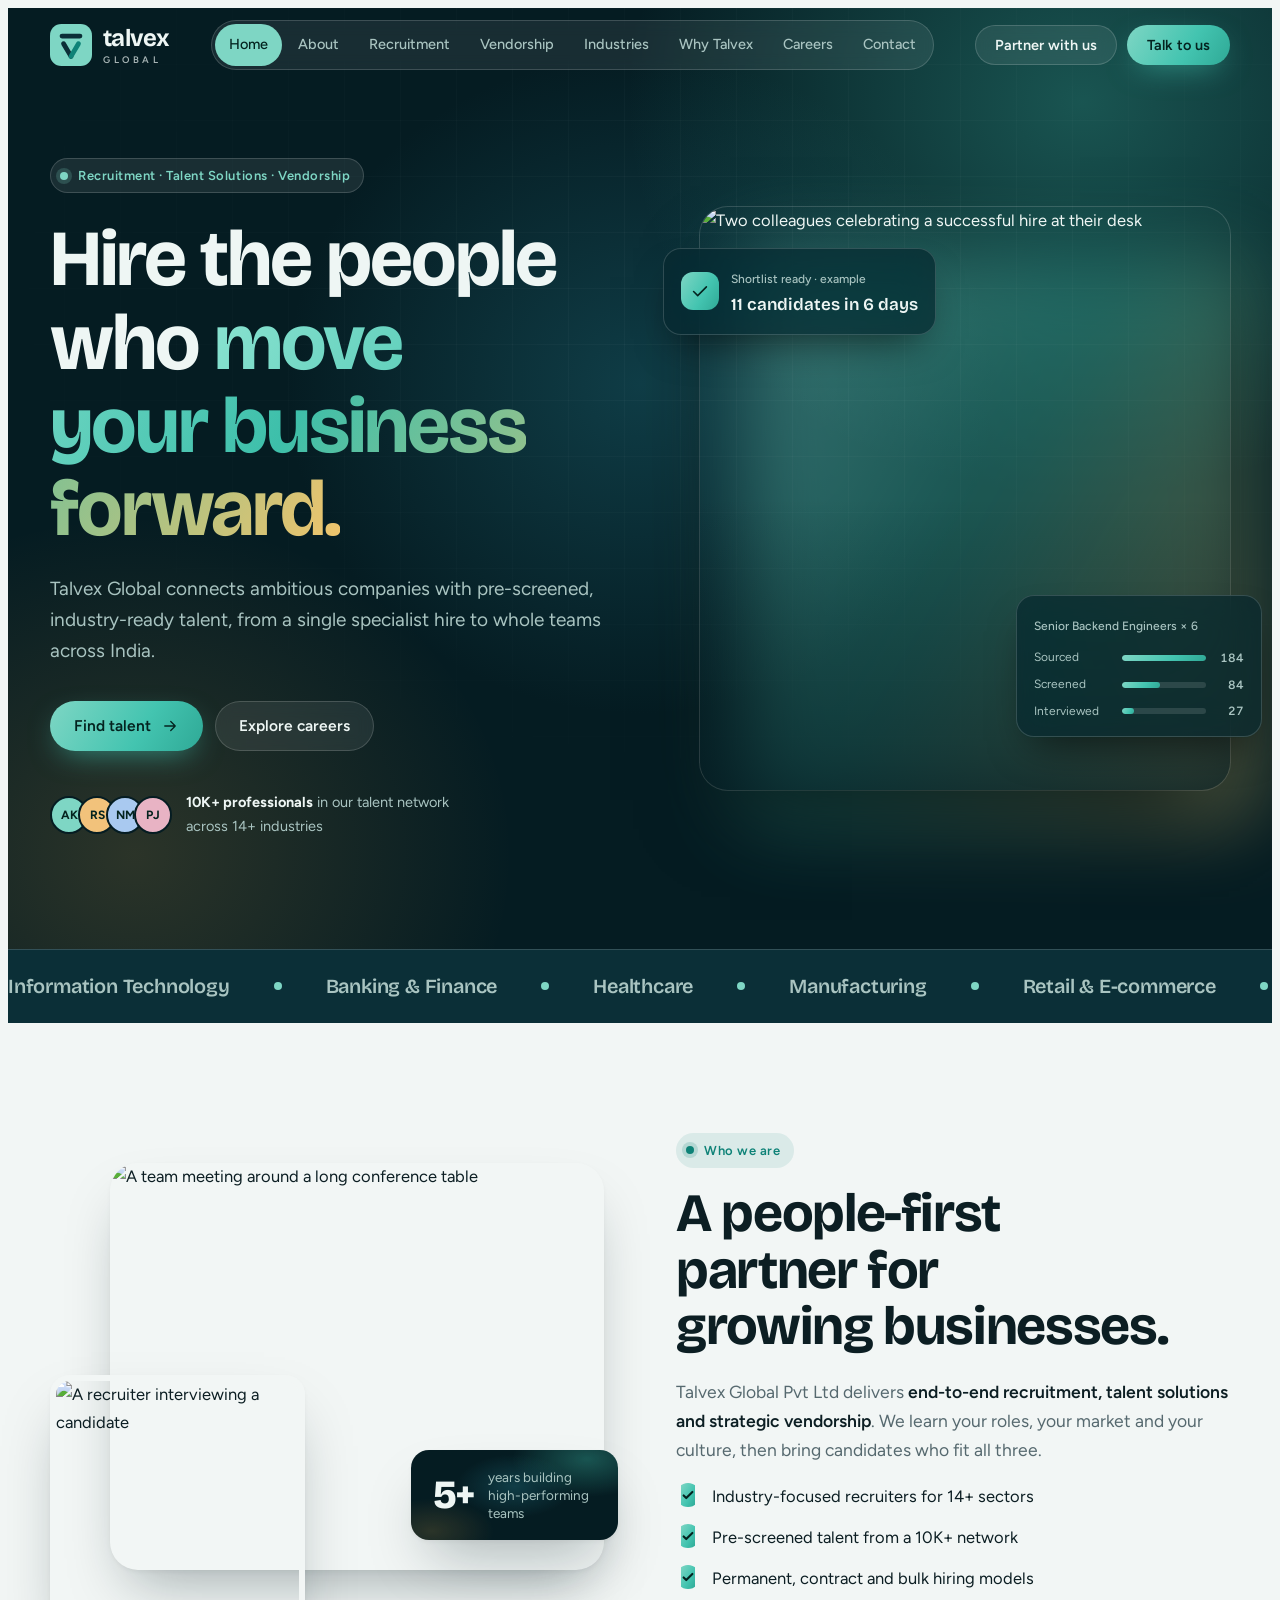
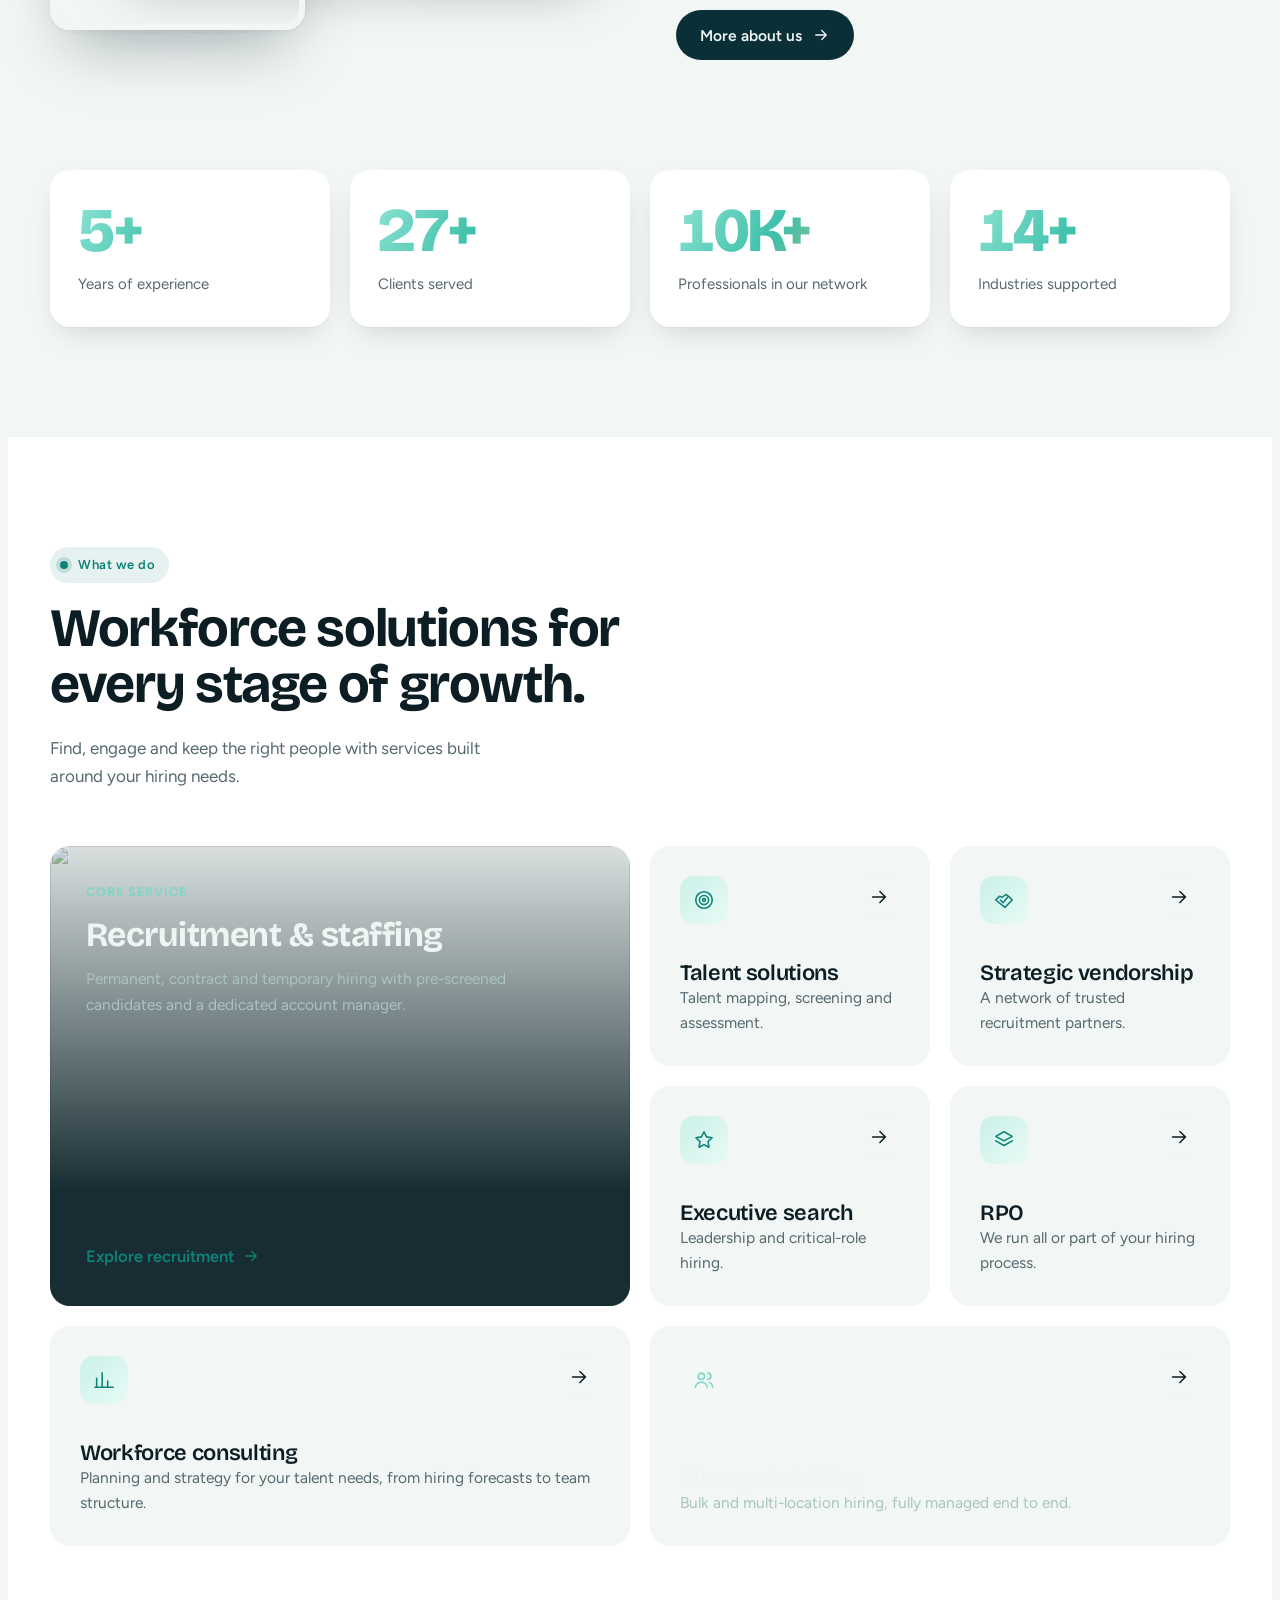
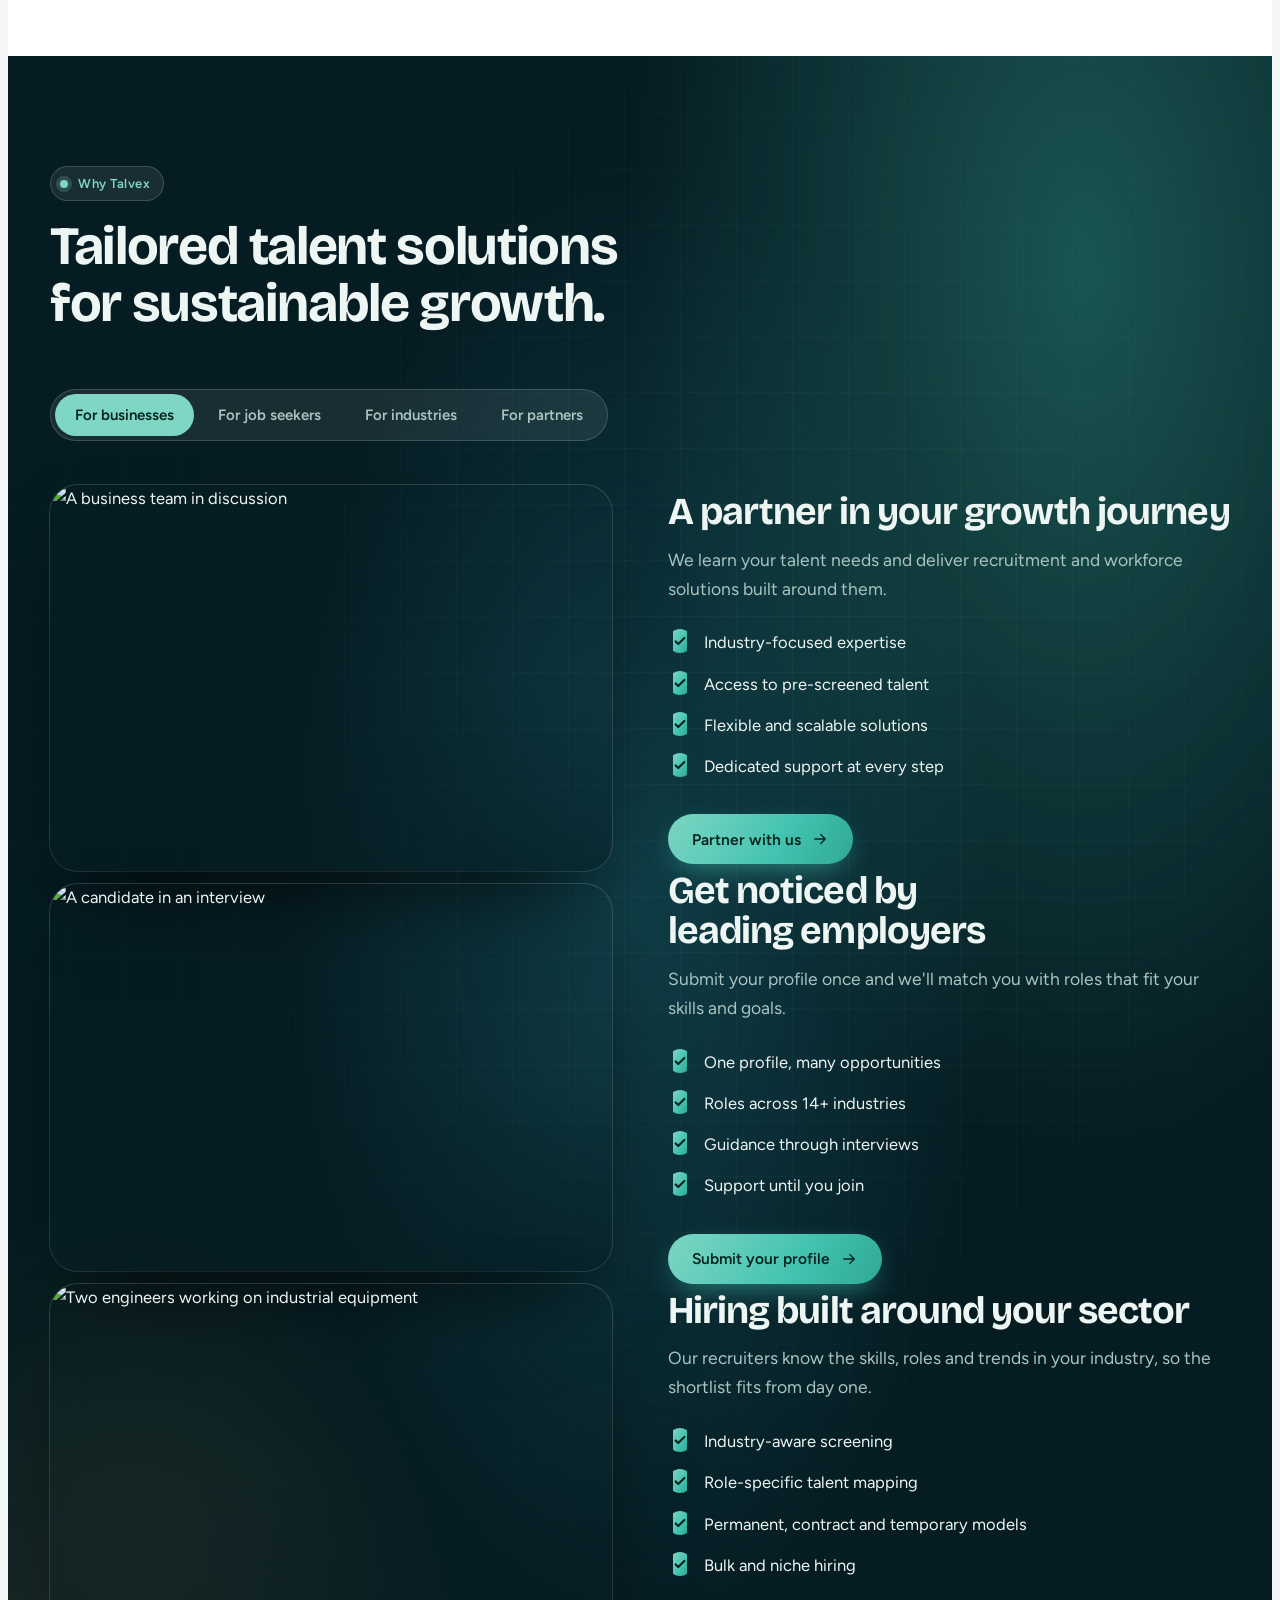
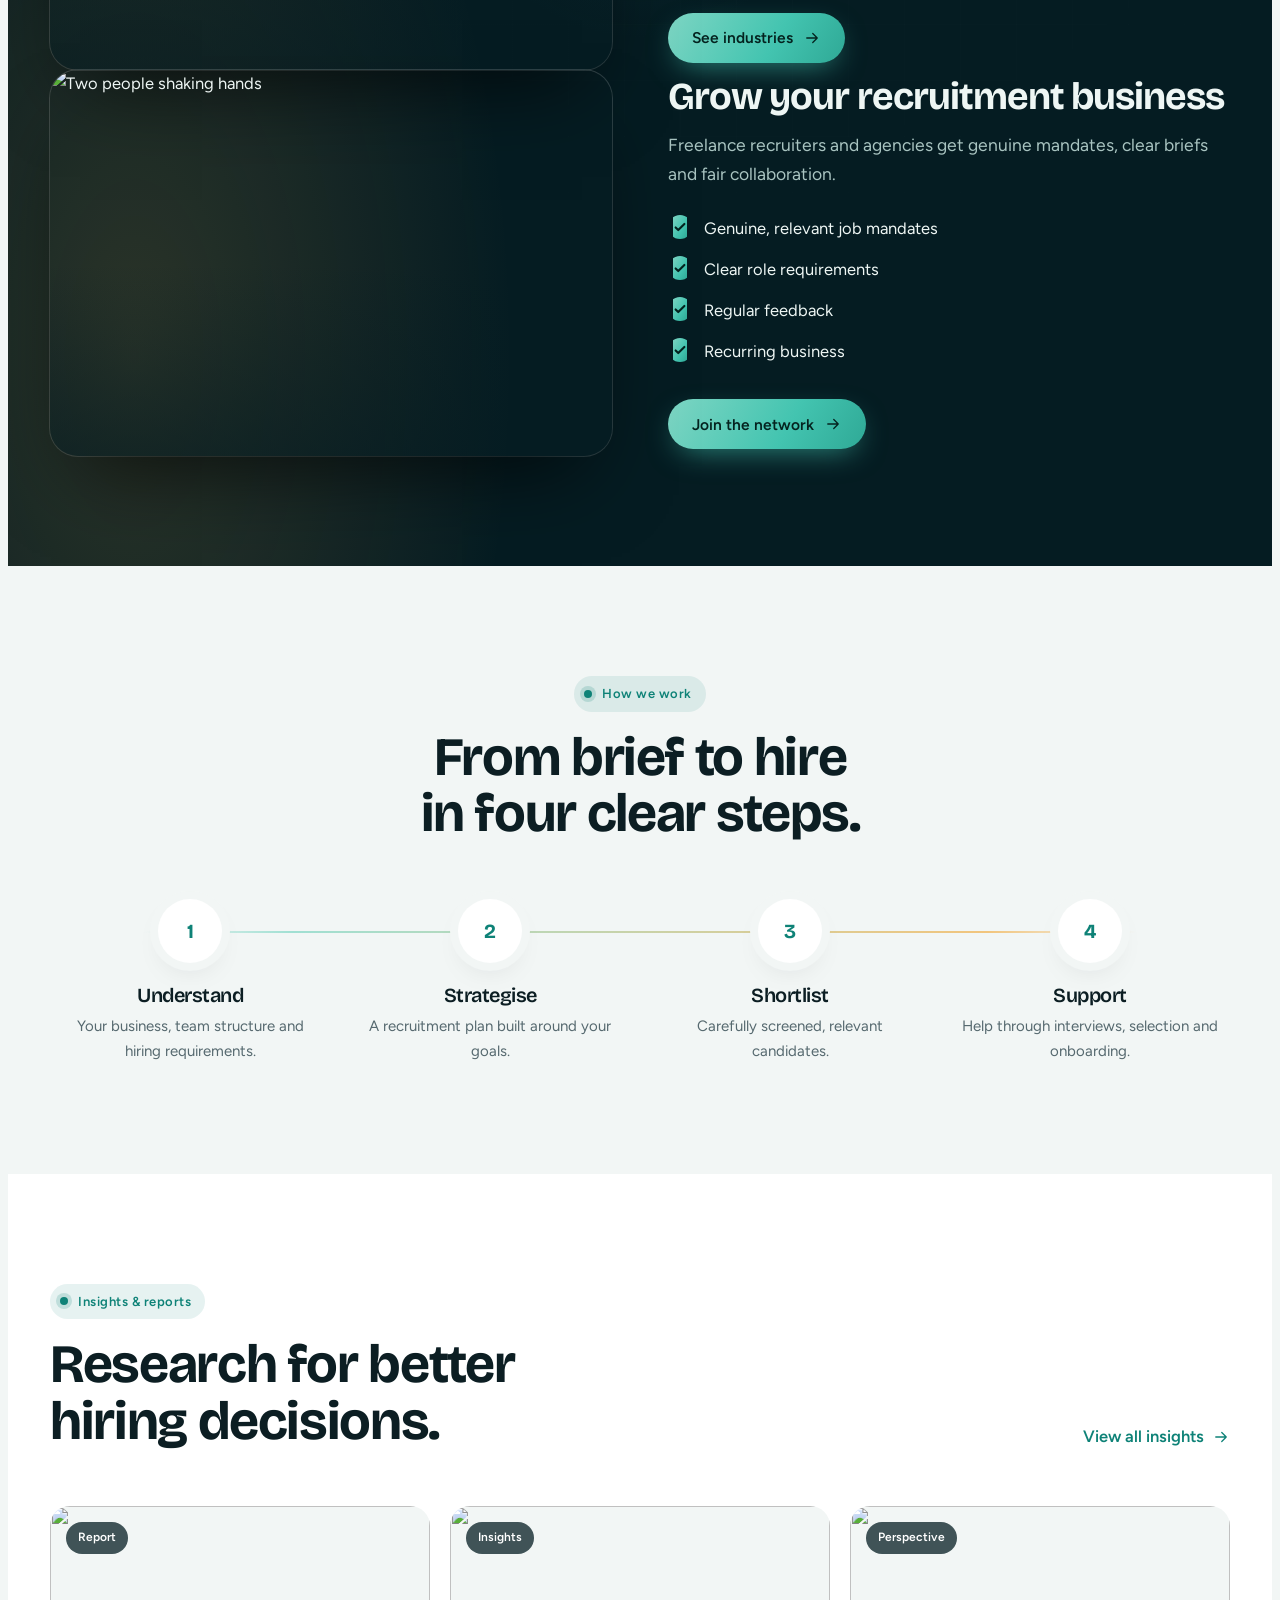
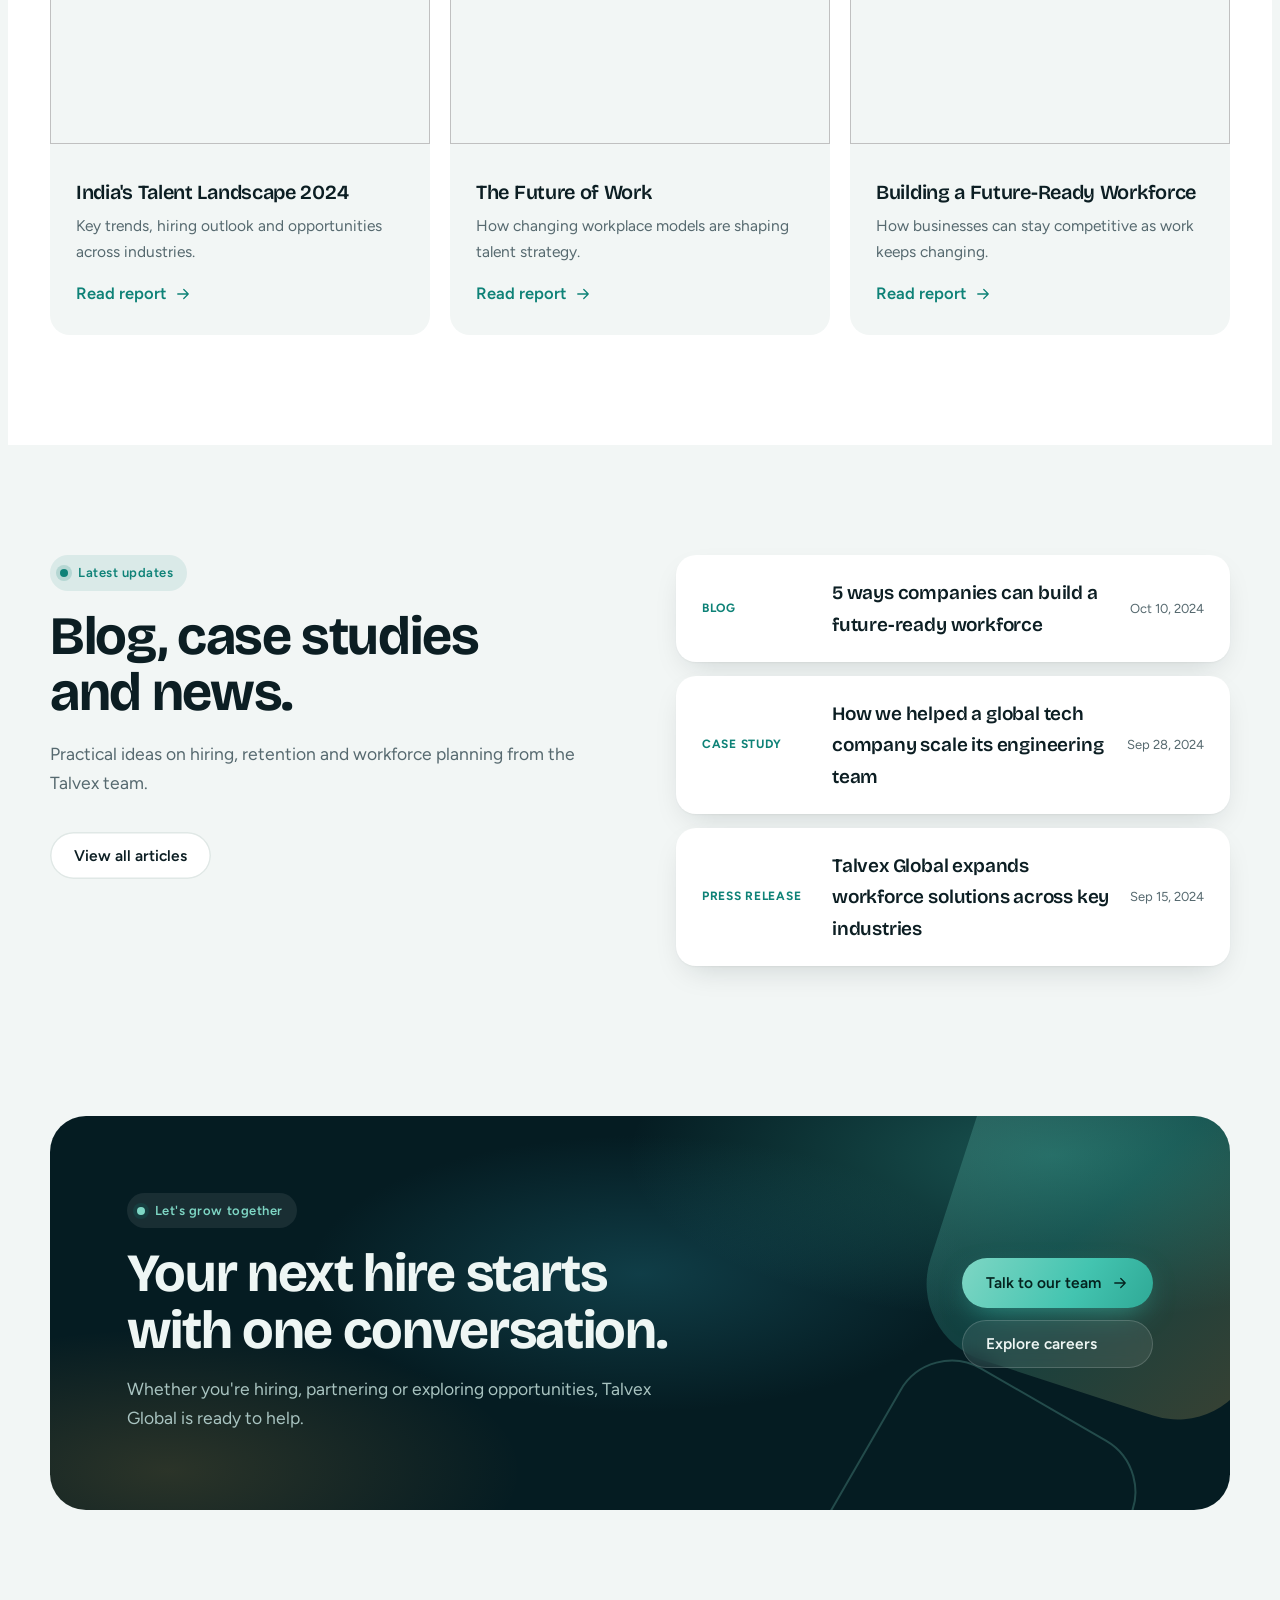
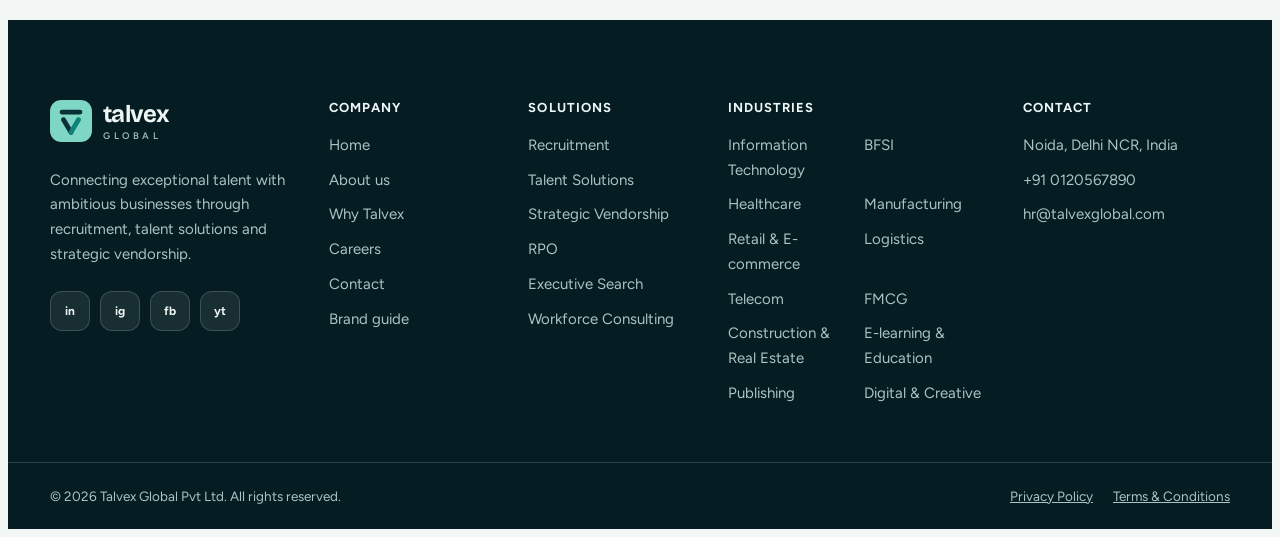
==== commit 62aa2906: "Redesign: photo-led heroes, glass cards, gradient accents, motion Co-Authored-By: Claude Opus 5.5 <n" ====
--- a/index.html
+++ b/index.html
@@ -5,35 +5,57 @@
 <meta name="viewport" content="width=device-width, initial-scale=1, viewport-fit=cover">
 <title>Talvex Global | Recruitment, Talent Solutions &amp; Strategic Vendorship</title>
 <meta name="description" content="Talvex Global connects exceptional talent with ambitious businesses through recruitment, talent solutions and strategic vendorship across 14+ industries.">
-<meta name="theme-color" content="#0B2F37">
+<meta name="theme-color" content="#051C22">
+<link rel="preconnect" href="https://images.unsplash.com">
 <meta property="og:title" content="Talvex Global | Recruitment, Talent Solutions &amp; Strategic Vendorship">
 <meta property="og:description" content="Talvex Global connects exceptional talent with ambitious businesses through recruitment, talent solutions and strategic vendorship across 14+ industries.">
 <meta property="og:type" content="website">
 <link rel="icon" href="assets/img/favicon.svg" type="image/svg+xml">
 <link rel="preconnect" href="https://fonts.googleapis.com">
 <link rel="preconnect" href="https://fonts.gstatic.com" crossorigin>
-<link rel="stylesheet" href="https://fonts.googleapis.com/css2?family=Bricolage+Grotesque:opsz,wght@12..96,500;12..96,600;12..96,700&family=Figtree:wght@400;500;600&family=JetBrains+Mono:wght@500&display=swap">
+<link rel="stylesheet" href="https://fonts.googleapis.com/css2?family=Bricolage+Grotesque:opsz,wght@12..96,500;12..96,600;12..96,700;12..96,800&family=Figtree:wght@400;500;600;700&display=swap">
 <link rel="stylesheet" href="assets/css/styles.css">
 </head>
 <body>
 <a class="skip" href="#main">Skip to content</a>
 <svg width="0" height="0" style="position:absolute" aria-hidden="true">
-  <symbol id="mark" viewBox="0 0 48 48">
-    <rect width="48" height="48" rx="13" fill="var(--m-bg,#7ED6C4)"/>
-    <rect x="11" y="11" width="26" height="5.5" rx="2.75" fill="var(--m-fg,#0B2F37)"/>
-    <path d="M15.5 22.5 24 37" stroke="var(--m-fg,#0B2F37)" stroke-width="5.5" stroke-linecap="round" fill="none"/>
-    <path d="M24 37 32.5 22.5" stroke="var(--m-ac,#0E8277)" stroke-width="5.5" stroke-linecap="round" fill="none"/>
-  </symbol>
+  <symbol id="mark" viewBox="0 0 48 48"><rect width="48" height="48" rx="13" fill="var(--m-bg,#7ED6C4)"/><rect x="11" y="11" width="26" height="5.5" rx="2.75" fill="var(--m-fg,#0B2F37)"/><path d="M15.5 22.5 24 37" stroke="var(--m-fg,#0B2F37)" stroke-width="5.5" stroke-linecap="round" fill="none"/><path d="M24 37 32.5 22.5" stroke="var(--m-ac,#0E8277)" stroke-width="5.5" stroke-linecap="round" fill="none"/></symbol>
+  <symbol id="i-arrow" viewBox="0 0 24 24"><path d="M5 12h14M13 6l6 6-6 6"/></symbol>
+  <symbol id="i-users" viewBox="0 0 24 24"><circle cx="9" cy="8" r="3.5"/><path d="M2.5 20c.8-3.6 3.4-5.5 6.5-5.5s5.7 1.9 6.5 5.5"/><path d="M16 4.5a3.5 3.5 0 010 7M18 14.6c2 .6 3.2 2.4 3.6 5.4"/></symbol>
+  <symbol id="i-user-plus" viewBox="0 0 24 24"><circle cx="9" cy="8" r="3.5"/><path d="M2.5 20c.8-3.6 3.4-5.5 6.5-5.5s5.7 1.9 6.5 5.5"/><path d="M18 8v6M15 11h6"/></symbol>
+  <symbol id="i-target" viewBox="0 0 24 24"><circle cx="12" cy="12" r="9"/><circle cx="12" cy="12" r="5"/><circle cx="12" cy="12" r="1.5"/></symbol>
+  <symbol id="i-layers" viewBox="0 0 24 24"><path d="M12 3l9 5-9 5-9-5z"/><path d="M3 13l9 5 9-5"/></symbol>
+  <symbol id="i-hand" viewBox="0 0 24 24"><path d="M8 12l3 3 5-6"/><path d="M3 12l4-4 3 1 4-3 3 2 4 4-8 8z"/></symbol>
+  <symbol id="i-chat" viewBox="0 0 24 24"><path d="M4 5h16v11H9l-5 4z"/><path d="M8 9h8M8 12h5"/></symbol>
+  <symbol id="i-chart" viewBox="0 0 24 24"><path d="M4 20V10M10 20V4M16 20v-7M22 20H2"/></symbol>
+  <symbol id="i-shield" viewBox="0 0 24 24"><path d="M12 3l8 3v6c0 4.5-3.4 8.3-8 9-4.6-.7-8-4.5-8-9V6z"/><path d="M8.5 12l2.5 2.5 4.5-5"/></symbol>
+  <symbol id="i-rocket" viewBox="0 0 24 24"><path d="M5 15c-1.5 1.5-2 5-2 5s3.5-.5 5-2"/><path d="M9 15l-2-2c1-4 4.5-9 12-10-1 7.5-6 11-10 12z"/><circle cx="14.5" cy="9.5" r="1.5"/></symbol>
+  <symbol id="i-briefcase" viewBox="0 0 24 24"><rect x="3" y="7" width="18" height="13" rx="2"/><path d="M8 7V5a2 2 0 012-2h4a2 2 0 012 2v2M3 13h18"/></symbol>
+  <symbol id="i-globe" viewBox="0 0 24 24"><circle cx="12" cy="12" r="9"/><path d="M3 12h18M12 3c2.5 2.7 3.8 5.7 3.8 9s-1.3 6.3-3.8 9c-2.5-2.7-3.8-5.7-3.8-9S9.5 5.7 12 3z"/></symbol>
+  <symbol id="i-clock" viewBox="0 0 24 24"><circle cx="12" cy="12" r="9"/><path d="M12 7v5l3 2"/></symbol>
+  <symbol id="i-check" viewBox="0 0 24 24"><path d="M5 12.5l4.5 4.5L19 7.5"/></symbol>
+  <symbol id="i-spark" viewBox="0 0 24 24"><path d="M12 3v4M12 17v4M3 12h4M17 12h4M6 6l2.5 2.5M15.5 15.5L18 18M6 18l2.5-2.5M15.5 8.5L18 6"/></symbol>
+  <symbol id="i-search" viewBox="0 0 24 24"><circle cx="11" cy="11" r="7"/><path d="M20 20l-4-4"/></symbol>
+  <symbol id="i-mail" viewBox="0 0 24 24"><rect x="3" y="5" width="18" height="14" rx="2"/><path d="M3 7l9 6 9-6"/></symbol>
+  <symbol id="i-phone" viewBox="0 0 24 24"><path d="M5 4h4l2 5-2.5 1.5a11 11 0 005 5L15 13l5 2v4a2 2 0 01-2 2A16 16 0 013 6a2 2 0 012-2"/></symbol>
+  <symbol id="i-pin" viewBox="0 0 24 24"><path d="M12 21s-7-6.2-7-12a7 7 0 0114 0c0 5.8-7 12-7 12z"/><circle cx="12" cy="9" r="2.5"/></symbol>
+  <symbol id="i-grad" viewBox="0 0 24 24"><path d="M2 9l10-5 10 5-10 5z"/><path d="M6 11v5c2 2 10 2 12 0v-5M22 9v6"/></symbol>
+  <symbol id="i-cpu" viewBox="0 0 24 24"><rect x="6" y="6" width="12" height="12" rx="2"/><path d="M9 2v4M15 2v4M9 18v4M15 18v4M2 9h4M2 15h4M18 9h4M18 15h4"/></symbol>
+  <symbol id="i-heart" viewBox="0 0 24 24"><path d="M12 20s-8-4.6-8-10.5A4.5 4.5 0 0112 7a4.5 4.5 0 018 2.5C20 15.4 12 20 12 20z"/><path d="M8 12h2l1-2 2 4 1-2h2"/></symbol>
+  <symbol id="i-truck" viewBox="0 0 24 24"><path d="M2 6h12v10H2zM14 10h4l3 3v3h-7"/><circle cx="6" cy="18" r="2"/><circle cx="17" cy="18" r="2"/></symbol>
+  <symbol id="i-cart" viewBox="0 0 24 24"><path d="M3 4h2l2.5 11h11L21 7H6.2"/><circle cx="9" cy="19.5" r="1.5"/><circle cx="17" cy="19.5" r="1.5"/></symbol>
+  <symbol id="i-signal" viewBox="0 0 24 24"><path d="M12 20v-6M8.5 9.5a5 5 0 017 0M5.5 6.5a9 9 0 0113 0"/><circle cx="12" cy="13" r="1.5"/></symbol>
+  <symbol id="i-factory" viewBox="0 0 24 24"><path d="M3 21V10l6 4V10l6 4V6h6v15z"/><path d="M7 17h2M12 17h2M17 17h2"/></symbol>
+  <symbol id="i-bank" viewBox="0 0 24 24"><path d="M3 9l9-5 9 5M5 9v9M10 9v9M14 9v9M19 9v9M3 21h18"/></symbol>
+  <symbol id="i-pen" viewBox="0 0 24 24"><path d="M4 20l4-1 11-11-3-3L5 16z"/><path d="M14 6l3 3"/></symbol>
+  <symbol id="i-mega" viewBox="0 0 24 24"><path d="M3 10v4h4l8 5V5L7 10z"/><path d="M18.5 9a4 4 0 010 6"/></symbol>
+  <symbol id="i-palette" viewBox="0 0 24 24"><path d="M12 3a9 9 0 100 18c1.2 0 1.6-1 1.1-2-.7-1.4.3-3 1.9-3H18a3 3 0 003-3c0-5.5-4-10-9-10z"/><circle cx="7.5" cy="11" r="1"/><circle cx="11" cy="7.5" r="1"/><circle cx="15.5" cy="8.5" r="1"/></symbol>
+  <symbol id="i-building" viewBox="0 0 24 24"><path d="M4 21V5l8-2v18M12 8h8v13M2 21h20M7 8h2M7 12h2M7 16h2M15 12h2M15 16h2"/></symbol>
+  <symbol id="i-box" viewBox="0 0 24 24"><path d="M3 7l9-4 9 4-9 4z"/><path d="M3 7v10l9 4 9-4V7M12 11v10"/></symbol>
+  <symbol id="i-star" viewBox="0 0 24 24"><path d="M12 3l2.7 5.6 6.1.9-4.4 4.3 1 6.1L12 17l-5.4 2.9 1-6.1-4.4-4.3 6.1-.9z"/></symbol>
 </svg>
 
-<div class="topbar">
-  <div class="wrap">
-    <span>hr@talvexglobal.com · +91 0120567890</span>
-    <nav aria-label="Social"><a href="https://www.linkedin.com/">LinkedIn</a><a href="https://www.instagram.com/">Instagram</a><a href="https://www.facebook.com/">Facebook</a><a href="https://www.youtube.com/">YouTube</a></nav>
-  </div>
-</div>
-
-<header class="nav">
+<header class="nav" id="hdr">
   <div class="wrap">
     <a class="logo" href="./" aria-label="Talvex Global home"><svg aria-hidden="true"><use href="#mark"/></svg><span class="wm"><b>talvex</b><small>GLOBAL</small></span></a>
     <ul class="menu" id="menu">
@@ -47,165 +69,168 @@
       <li><a href="contact/">Contact</a></li>
     </ul>
     <div class="nav-cta">
-      <a class="btn btn-ghost" href="partner-with-us/">Partner with us</a>
+      <a class="btn btn-glass" href="partner-with-us/">Partner with us</a>
       <a class="btn btn-primary" href="contact/">Talk to us</a>
-      <button class="burger" id="burger" aria-label="Open menu" aria-expanded="false" aria-controls="menu">
-        <svg width="20" height="20" viewBox="0 0 20 20" aria-hidden="true"><path d="M3 6h14M3 10h14M3 14h14" stroke="currentColor" stroke-width="1.8" stroke-linecap="round"/></svg>
-      </button>
+      <button class="burger" id="burger" aria-label="Open menu" aria-expanded="false" aria-controls="menu"><svg class="i" aria-hidden="true" viewBox="0 0 24 24"><path d="M4 7h16M4 12h16M4 17h16"/></svg></button>
     </div>
   </div>
 </header>
 
 <main id="main">
-  <section class="band hero">
+  <section class="dark hero">
     <div class="wrap">
       <div>
-        <span class="eyebrow">People · Solutions · Growth</span>
-        <h1>Connecting exceptional talent with <em>ambitious businesses.</em></h1>
-        <p class="lede">Recruitment, talent solutions and strategic vendorship for companies that want to build high-performing teams and scale with confidence.</p>
+        <span class="eyebrow">Recruitment · Talent Solutions · Vendorship</span>
+        <h1>Hire the people who <span class="grad-text">move your business forward.</span></h1>
+        <p class="lede">Talvex Global connects ambitious companies with pre-screened, industry-ready talent, from a single specialist hire to whole teams across India.</p>
         <div class="actions">
-          <a class="btn btn-primary" href="partner-with-us/">Find talent</a>
-          <a class="btn btn-ghost" href="careers/">Explore careers</a>
-        </div>
-        <div class="stats">
-          <div><b>5+</b><span>Years in hiring</span></div>
-          <div><b>27+</b><span>Clients served</span></div>
-          <div><b>10K+</b><span>Talent network</span></div>
-          <div><b>14+</b><span>Industries</span></div>
-        </div>
-      </div>
-      <aside class="brief" aria-label="Example hiring brief">
-        <div class="brief-top"><span class="cap">Hiring brief · example</span><span class="pill">Shortlist in 6 days</span></div>
-        <h3>Senior Backend Engineers × 6</h3>
-        <div class="meta"><span>IT &amp; Technology</span><span>Noida · Hybrid</span><span>₹28–36 LPA</span></div>
-        <div class="pipe">
-          <div class="pipe-row"><span>Sourced</span><div class="bar"><i style="width:100%"></i></div><b>184</b></div>
-          <div class="pipe-row"><span>Screened</span><div class="bar"><i style="width:46%"></i></div><b>84</b></div>
-          <div class="pipe-row"><span>Interviewed</span><div class="bar"><i style="width:15%"></i></div><b>27</b></div>
-          <div class="pipe-row"><span>Shortlisted</span><div class="bar"><i style="width:6%"></i></div><b>11</b></div>
-        </div>
-        <div class="shortlist">
+          <a class="btn btn-primary" href="partner-with-us/">Find talent <svg class="i"><use href="#i-arrow"/></svg></a>
+          <a class="btn btn-glass" href="careers/">Explore careers</a>
+        </div>
+        <div class="trust">
           <div class="faces"><i style="background:#7ED6C4">AK</i><i style="background:#F2C27B">RS</i><i style="background:#A9C9F0">NM</i><i style="background:#E8B3C4">PJ</i></div>
-          <span>11 pre-screened candidates ready for your panel</span>
-        </div>
-      </aside>
-    </div>
-  </section>
-  <div class="offer"><div class="wrap">
-    <div><b>People-first approach</b><p>Solutions built around people and businesses.</p></div>
-    <div><b>Industry-focused</b><p>We understand each industry's hiring needs.</p></div>
-    <div><b>Scalable solutions</b><p>Flexible, future-ready workforce models.</p></div>
-    <div><b>Long-term partnerships</b><p>Growing together with trust and commitment.</p></div>
-  </div></div>
+          <span><b>10K+ professionals</b> in our talent network<br>across 14+ industries</span>
+        </div>
+      </div>
+      <div class="visual">
+        <div class="frame"><img src="https://images.unsplash.com/photo-1600880292203-757bb62b4baf?w=1100&q=75&auto=format&fit=crop" alt="Two colleagues celebrating a successful hire at their desk" fetchpriority="high"></div>
+        <div class="float f1">
+          <div class="row"><span class="ok"><svg class="i"><use href="#i-check"/></svg></span><div><span class="cap">Shortlist ready · example</span><b>11 candidates in 6 days</b></div></div>
+        </div>
+        <div class="float f2">
+          <span class="cap">Senior Backend Engineers × 6</span>
+          <div class="mini-bars">
+            <div>Sourced<span class="b"><i style="width:100%"></i></span><b>184</b></div>
+            <div>Screened<span class="b"><i style="width:46%"></i></span><b>84</b></div>
+            <div>Interviewed<span class="b"><i style="width:15%"></i></span><b>27</b></div>
+          </div>
+        </div>
+      </div>
+    </div>
+  </section>
+  <div class="marquee" aria-label="Industries we hire for"><div class="track"><span>Information Technology</span><span>Banking &amp; Finance</span><span>Healthcare</span><span>Manufacturing</span><span>Retail &amp; E-commerce</span><span>Logistics</span><span>Telecom</span><span>FMCG</span><span>Construction</span><span>Education</span><span>Publishing</span><span>Digital &amp; Creative</span><span>Information Technology</span><span>Banking &amp; Finance</span><span>Healthcare</span><span>Manufacturing</span><span>Retail &amp; E-commerce</span><span>Logistics</span><span>Telecom</span><span>FMCG</span><span>Construction</span><span>Education</span><span>Publishing</span><span>Digital &amp; Creative</span></div></div>
 
   <section class="sec">
     <div class="wrap split">
-      <div>
+      <div class="collage" data-reveal>
+        <div class="p1"><img src="https://images.unsplash.com/photo-1573164574572-cb89e39749b4?w=1000&q=75&auto=format&fit=crop" alt="A team meeting around a long conference table" loading="lazy"></div>
+        <div class="p2"><img src="https://images.unsplash.com/photo-1573497620053-ea5300f94f21?w=600&q=75&auto=format&fit=crop" alt="A recruiter interviewing a candidate" loading="lazy"></div>
+        <div class="badge"><b>5+</b><span>years building high-performing teams</span></div>
+      </div>
+      <div data-reveal>
         <span class="eyebrow">Who we are</span>
-        <h2 class="h">A people-focused partner for growing teams.</h2>
-      </div>
-      <div class="prose">
-        <p>Talvex Global Pvt Ltd delivers <strong>end-to-end recruitment, talent solutions and strategic vendorship</strong> to help businesses build high-performing teams and scale with confidence.</p>
-        <p>We work closely with each client to understand the roles, the market and the culture, then bring candidates who fit all three.</p>
-        <a class="link" href="about-us/">More about us</a>
-      </div>
-    </div>
-    <div class="wrap" style="margin-top:48px">
-      <div class="numbers">
-        <div><b>5+</b><span>Years of experience</span></div>
-        <div><b>27+</b><span>Clients served</span></div>
-        <div><b>10K+</b><span>Professionals in our network</span></div>
-        <div><b>14+</b><span>Industries supported</span></div>
-      </div>
-    </div>
-  </section>
-
-  <section class="sec tint">
-    <div class="wrap split">
-      <div>
-        <span class="eyebrow">What we do</span>
-        <h2 class="h">Workforce solutions to find, engage and keep the right people.</h2>
-        <p class="muted" style="margin-top:16px;max-width:46ch">Our services combine industry knowledge with deep talent networks to meet every kind of hiring need.</p>
-        <div class="actions"><a class="btn btn-accent" href="recruitment/">Explore all services</a></div>
-      </div>
-      <ul class="svc">
-        <li><span class="n">01</span><div><b>Recruitment &amp; staffing</b><span class="d">Permanent, contract and temporary hiring.</span></div><a class="link" href="recruitment/">Details</a></li>
-        <li><span class="n">02</span><div><b>Talent solutions</b><span class="d">Talent mapping, screening and assessment.</span></div><a class="link" href="recruitment/">Details</a></li>
-        <li><span class="n">03</span><div><b>Strategic vendorship</b><span class="d">A network of trusted recruitment partners.</span></div><a class="link" href="vendorship/">Details</a></li>
-        <li><span class="n">04</span><div><b>Executive search</b><span class="d">Leadership and critical-role hiring.</span></div><a class="link" href="recruitment/">Details</a></li>
-        <li><span class="n">05</span><div><b>RPO</b><span class="d">We run all or part of your hiring process.</span></div><a class="link" href="recruitment/">Details</a></li>
-        <li><span class="n">06</span><div><b>Workforce consulting</b><span class="d">Planning and strategy for your talent needs.</span></div><a class="link" href="partner-with-us/">Details</a></li>
-        <li><span class="n">07</span><div><b>Managed staffing</b><span class="d">Bulk and multi-location hiring, fully managed.</span></div><a class="link" href="industries/">Details</a></li>
-      </ul>
-    </div>
-  </section>
-
-  <section class="sec">
-    <div class="wrap">
-      <div class="sec-head"><div><span class="eyebrow">Why Talvex</span><h2 class="h">Talent solutions for sustainable growth.</h2></div></div>
+        <h2 class="h">A people-first partner for growing businesses.</h2>
+        <div class="prose" style="margin-top:22px">
+          <p>Talvex Global Pvt Ltd delivers <strong>end-to-end recruitment, talent solutions and strategic vendorship</strong>. We learn your roles, your market and your culture, then bring candidates who fit all three.</p>
+          <ul class="ticks"><li>Industry-focused recruiters for 14+ sectors</li><li>Pre-screened talent from a 10K+ network</li><li>Permanent, contract and bulk hiring models</li></ul>
+          <div><a class="btn btn-dark" href="about-us/">More about us <svg class="i"><use href="#i-arrow"/></svg></a></div>
+        </div>
+      </div>
+    </div>
+  </section>
+
+  <section class="sec tight" style="padding-top:0">
+    <div class="wrap">
+      <div class="stats" data-reveal>
+        <div class="stat"><b class="grad-text" data-to="5" data-suffix="+">5+</b><span>Years of experience</span></div>
+        <div class="stat"><b class="grad-text" data-to="27" data-suffix="+">27+</b><span>Clients served</span></div>
+        <div class="stat"><b class="grad-text" data-to="10" data-suffix="K+">10K+</b><span>Professionals in our network</span></div>
+        <div class="stat"><b class="grad-text" data-to="14" data-suffix="+">14+</b><span>Industries supported</span></div>
+      </div>
+    </div>
+  </section>
+
+  <section class="sec white">
+    <div class="wrap">
+      <div class="sec-head" data-reveal><div><span class="eyebrow">What we do</span><h2 class="h">Workforce solutions for every stage of growth.</h2></div><p>Find, engage and keep the right people with services built around your hiring needs.</p></div>
+      <div class="bento" data-reveal>
+        <a class="card feature" href="recruitment/" style="text-decoration:none">
+          <img src="https://images.unsplash.com/photo-1542744173-8e7e53415bb0?w=1100&q=75&auto=format&fit=crop" alt="" loading="lazy">
+          <div class="in"><span class="tagline" style="color:var(--mint)">Core service</span><h3>Recruitment &amp; staffing</h3><p>Permanent, contract and temporary hiring with pre-screened candidates and a dedicated account manager.</p><span class="link">Explore recruitment <svg class="i"><use href="#i-arrow"/></svg></span></div>
+        </a>
+        <a class="card" href="recruitment/" style="text-decoration:none"><div class="top"><span class="ico"><svg class="i"><use href="#i-target"/></svg></span><span class="arrow-btn"><svg class="i"><use href="#i-arrow"/></svg></span></div><div><h3>Talent solutions</h3><p>Talent mapping, screening and assessment.</p></div></a>
+        <a class="card" href="vendorship/" style="text-decoration:none"><div class="top"><span class="ico"><svg class="i"><use href="#i-hand"/></svg></span><span class="arrow-btn"><svg class="i"><use href="#i-arrow"/></svg></span></div><div><h3>Strategic vendorship</h3><p>A network of trusted recruitment partners.</p></div></a>
+        <a class="card" href="recruitment/" style="text-decoration:none"><div class="top"><span class="ico"><svg class="i"><use href="#i-star"/></svg></span><span class="arrow-btn"><svg class="i"><use href="#i-arrow"/></svg></span></div><div><h3>Executive search</h3><p>Leadership and critical-role hiring.</p></div></a>
+        <a class="card" href="recruitment/" style="text-decoration:none"><div class="top"><span class="ico"><svg class="i"><use href="#i-layers"/></svg></span><span class="arrow-btn"><svg class="i"><use href="#i-arrow"/></svg></span></div><div><h3>RPO</h3><p>We run all or part of your hiring process.</p></div></a>
+        <a class="card wide" href="partner-with-us/" style="text-decoration:none"><div class="top"><span class="ico"><svg class="i"><use href="#i-chart"/></svg></span><span class="arrow-btn"><svg class="i"><use href="#i-arrow"/></svg></span></div><div><h3>Workforce consulting</h3><p>Planning and strategy for your talent needs, from hiring forecasts to team structure.</p></div></a>
+        <a class="card wide ink" href="industries/" style="text-decoration:none"><div class="top"><span class="ico"><svg class="i"><use href="#i-users"/></svg></span><span class="arrow-btn"><svg class="i"><use href="#i-arrow"/></svg></span></div><div><h3>Managed staffing</h3><p>Bulk and multi-location hiring, fully managed end to end.</p></div></a>
+      </div>
+    </div>
+  </section>
+
+  <section class="dark sec">
+    <div class="wrap">
+      <div class="sec-head" data-reveal><div><span class="eyebrow">Why Talvex</span><h2 class="h">Tailored talent solutions for sustainable growth.</h2></div></div>
       <div class="tabs" role="tablist" aria-label="Who we help">
         <button role="tab" id="t-biz" aria-selected="true" aria-controls="p-biz">For businesses</button>
         <button role="tab" id="t-seek" aria-selected="false" aria-controls="p-seek">For job seekers</button>
         <button role="tab" id="t-ind" aria-selected="false" aria-controls="p-ind">For industries</button>
         <button role="tab" id="t-part" aria-selected="false" aria-controls="p-part">For partners</button>
       </div>
-      <div class="split" role="tabpanel" id="p-biz" aria-labelledby="t-biz">
-        <div class="prose"><h3 style="font-size:28px;color:var(--fg)">A partner in your growth journey</h3><p>We learn your talent needs and deliver recruitment and workforce solutions built around them.</p><a class="link" href="partner-with-us/">Partner with us</a></div>
-        <ul class="ticks"><li>Industry-focused expertise</li><li>Access to pre-screened talent</li><li>Flexible and scalable solutions</li><li>Dedicated support at every step</li></ul>
-      </div>
-      <div class="split" role="tabpanel" id="p-seek" aria-labelledby="t-seek" hidden>
-        <div class="prose"><h3 style="font-size:28px;color:var(--fg)">Get noticed by leading employers</h3><p>Submit your profile once and we'll match you with roles across industries that fit your skills and goals.</p><a class="link" href="recruitment/">Submit your profile</a></div>
-        <ul class="ticks"><li>One profile, many opportunities</li><li>Roles across 14+ industries</li><li>Guidance through interviews</li><li>Support until you join</li></ul>
-      </div>
-      <div class="split" role="tabpanel" id="p-ind" aria-labelledby="t-ind" hidden>
-        <div class="prose"><h3 style="font-size:28px;color:var(--fg)">Hiring built around your sector</h3><p>Our recruiters know the skills, roles and trends in your industry, so the shortlist fits from day one.</p><a class="link" href="industries/">See industries</a></div>
-        <ul class="ticks"><li>Industry-aware screening</li><li>Role-specific talent mapping</li><li>Permanent, contract and temporary models</li><li>Bulk and niche hiring</li></ul>
-      </div>
-      <div class="split" role="tabpanel" id="p-part" aria-labelledby="t-part" hidden>
-        <div class="prose"><h3 style="font-size:28px;color:var(--fg)">Grow your recruitment business</h3><p>Freelance recruiters and agencies get genuine mandates, clear briefs and fair collaboration.</p><a class="link" href="vendorship/">Join the network</a></div>
-        <ul class="ticks"><li>Genuine, relevant job mandates</li><li>Clear role requirements</li><li>Regular feedback</li><li>Recurring business</li></ul>
-      </div>
-    </div>
-  </section>
-
-  <section class="sec tint">
-    <div class="wrap">
-      <div class="sec-head"><div><span class="eyebrow">Insights &amp; reports</span><h2 class="h">Research for better hiring decisions.</h2></div><a class="link" href="./">View all insights</a></div>
-      <div class="grid g3">
-        <article class="card post"><span class="k">Report</span><h3>India's Talent Landscape 2024</h3><p>Key trends, hiring outlook and opportunities across industries.</p><a class="link" href="./">Read report</a></article>
-        <article class="card post"><span class="k">Insights</span><h3>The Future of Work</h3><p>How changing workplace models are shaping talent strategy.</p><a class="link" href="./">Read report</a></article>
-        <article class="card post"><span class="k">Perspective</span><h3>Building a Future-Ready Workforce</h3><p>How businesses can stay competitive as work keeps changing.</p><a class="link" href="./">Read report</a></article>
+      <div class="tabpanel" role="tabpanel" id="p-biz" aria-labelledby="t-biz">
+        <div class="frame"><img src="https://images.unsplash.com/photo-1606836591695-4d58a73eba1e?w=1000&q=75&auto=format&fit=crop" alt="A business team in discussion" loading="lazy"></div>
+        <div><h3>A partner in your growth journey</h3><p>We learn your talent needs and deliver recruitment and workforce solutions built around them.</p><ul class="ticks"><li>Industry-focused expertise</li><li>Access to pre-screened talent</li><li>Flexible and scalable solutions</li><li>Dedicated support at every step</li></ul><div class="actions"><a class="btn btn-primary" href="partner-with-us/">Partner with us <svg class="i"><use href="#i-arrow"/></svg></a></div></div>
+      </div>
+      <div class="tabpanel" role="tabpanel" id="p-seek" aria-labelledby="t-seek" hidden>
+        <div class="frame"><img src="https://images.unsplash.com/photo-1573497620053-ea5300f94f21?w=1000&q=75&auto=format&fit=crop" alt="A candidate in an interview" loading="lazy"></div>
+        <div><h3>Get noticed by leading employers</h3><p>Submit your profile once and we'll match you with roles that fit your skills and goals.</p><ul class="ticks"><li>One profile, many opportunities</li><li>Roles across 14+ industries</li><li>Guidance through interviews</li><li>Support until you join</li></ul><div class="actions"><a class="btn btn-primary" href="recruitment/#profile">Submit your profile <svg class="i"><use href="#i-arrow"/></svg></a></div></div>
+      </div>
+      <div class="tabpanel" role="tabpanel" id="p-ind" aria-labelledby="t-ind" hidden>
+        <div class="frame"><img src="https://images.unsplash.com/photo-1558382689-c1c29cc9b37e?w=1000&q=75&auto=format&fit=crop" alt="Two engineers working on industrial equipment" loading="lazy"></div>
+        <div><h3>Hiring built around your sector</h3><p>Our recruiters know the skills, roles and trends in your industry, so the shortlist fits from day one.</p><ul class="ticks"><li>Industry-aware screening</li><li>Role-specific talent mapping</li><li>Permanent, contract and temporary models</li><li>Bulk and niche hiring</li></ul><div class="actions"><a class="btn btn-primary" href="industries/">See industries <svg class="i"><use href="#i-arrow"/></svg></a></div></div>
+      </div>
+      <div class="tabpanel" role="tabpanel" id="p-part" aria-labelledby="t-part" hidden>
+        <div class="frame"><img src="https://images.unsplash.com/photo-1521791136064-7986c2920216?w=1000&q=75&auto=format&fit=crop" alt="Two people shaking hands" loading="lazy"></div>
+        <div><h3>Grow your recruitment business</h3><p>Freelance recruiters and agencies get genuine mandates, clear briefs and fair collaboration.</p><ul class="ticks"><li>Genuine, relevant job mandates</li><li>Clear role requirements</li><li>Regular feedback</li><li>Recurring business</li></ul><div class="actions"><a class="btn btn-primary" href="vendorship/">Join the network <svg class="i"><use href="#i-arrow"/></svg></a></div></div>
       </div>
     </div>
   </section>
 
   <section class="sec">
     <div class="wrap">
-      <div class="sec-head"><div><span class="eyebrow">Blog, case studies &amp; news</span><h2 class="h">Latest from Talvex.</h2></div><a class="link" href="./">View all articles</a></div>
-      <div class="grid g3">
-        <article class="card post feature"><span class="k"><span>Blog</span><time>Oct 10, 2024</time></span><h3>5 ways companies can build a future-ready workforce</h3><p>Practical ways to attract, engage and keep top talent.</p></article>
-        <article class="card post"><span class="k"><span>Case study</span><time>Sep 28, 2024</time></span><h3>How we helped a global tech company scale its engineering team</h3><a class="link" href="./">Read case study</a></article>
-        <article class="card post"><span class="k"><span>Press release</span><time>Sep 15, 2024</time></span><h3>Talvex Global expands workforce solutions across key industries</h3><a class="link" href="./">Read news</a></article>
-      </div>
-    </div>
-  </section>
-
-  <section class="sec tint">
-    <div class="wrap split" style="align-items:center">
-      <div><span class="eyebrow">Careers at Talvex</span><h2 class="h">Build a meaningful career with us.</h2></div>
-      <div class="prose"><p>Join a team that learns from industry experts and makes a real difference for clients and candidates.</p><div><a class="btn btn-accent" href="careers/">Explore careers</a></div></div>
+      <div class="sec-head center" data-reveal><div><span class="eyebrow">How we work</span><h2 class="h">From brief to hire in four clear steps.</h2></div></div>
+      <ol class="steps" data-reveal>
+        <li><div class="n">1</div><h3>Understand</h3><p>Your business, team structure and hiring requirements.</p></li>
+        <li><div class="n">2</div><h3>Strategise</h3><p>A recruitment plan built around your goals.</p></li>
+        <li><div class="n">3</div><h3>Shortlist</h3><p>Carefully screened, relevant candidates.</p></li>
+        <li><div class="n">4</div><h3>Support</h3><p>Help through interviews, selection and onboarding.</p></li>
+      </ol>
+    </div>
+  </section>
+
+  <section class="sec white">
+    <div class="wrap">
+      <div class="sec-head" data-reveal><div><span class="eyebrow">Insights &amp; reports</span><h2 class="h">Research for better hiring decisions.</h2></div><a class="link" href="./">View all insights <svg class="i"><use href="#i-arrow"/></svg></a></div>
+      <div class="grid g3" data-reveal>
+        <article class="card post"><div class="img"><img src="https://images.unsplash.com/photo-1486406146926-c627a92ad1ab?w=800&q=70&auto=format&fit=crop" alt="" loading="lazy"><span class="chip">Report</span></div><div class="body"><h3>India's Talent Landscape 2024</h3><p>Key trends, hiring outlook and opportunities across industries.</p><a class="link" href="./">Read report <svg class="i"><use href="#i-arrow"/></svg></a></div></article>
+        <article class="card post"><div class="img"><img src="https://images.unsplash.com/photo-1497366754035-f200968a6e72?w=800&q=70&auto=format&fit=crop" alt="" loading="lazy"><span class="chip">Insights</span></div><div class="body"><h3>The Future of Work</h3><p>How changing workplace models are shaping talent strategy.</p><a class="link" href="./">Read report <svg class="i"><use href="#i-arrow"/></svg></a></div></article>
+        <article class="card post"><div class="img"><img src="https://images.unsplash.com/photo-1531972111231-7482a960e109?w=800&q=70&auto=format&fit=crop" alt="" loading="lazy"><span class="chip">Perspective</span></div><div class="body"><h3>Building a Future-Ready Workforce</h3><p>How businesses can stay competitive as work keeps changing.</p><a class="link" href="./">Read report <svg class="i"><use href="#i-arrow"/></svg></a></div></article>
+      </div>
+    </div>
+  </section>
+
+  <section class="sec">
+    <div class="wrap split" style="align-items:start">
+      <div data-reveal><span class="eyebrow">Latest updates</span><h2 class="h">Blog, case studies and news.</h2><p class="prose" style="margin-top:18px">Practical ideas on hiring, retention and workforce planning from the Talvex team.</p><div class="actions"><a class="btn btn-line" href="./">View all articles</a></div></div>
+      <div class="news" data-reveal>
+        <a href="./"><span class="k">Blog</span><b>5 ways companies can build a future-ready workforce</b><time>Oct 10, 2024</time></a>
+        <a href="./"><span class="k">Case study</span><b>How we helped a global tech company scale its engineering team</b><time>Sep 28, 2024</time></a>
+        <a href="./"><span class="k">Press release</span><b>Talvex Global expands workforce solutions across key industries</b><time>Sep 15, 2024</time></a>
+      </div>
     </div>
   </section>
 </main>
 
-<section class="band cta">
+<section class="cta">
   <div class="wrap">
-    <div>
-      <span class="eyebrow">Let's grow together</span>
-      <h2>Your next hire starts with one conversation.</h2>
-      <p>Whether you're hiring, partnering or exploring opportunities, Talvex Global is ready to help.</p>
-    </div>
-    <a class="btn btn-primary" href="contact/">Talk to our team</a>
+    <div class="cta-card" data-reveal>
+      <div>
+        <span class="eyebrow" style="background:var(--glass);color:var(--mint)">Let's grow together</span>
+        <h2>Your next hire starts with one conversation.</h2>
+        <p>Whether you're hiring, partnering or exploring opportunities, Talvex Global is ready to help.</p>
+      </div>
+      <div class="actions"><a class="btn btn-primary" href="contact/">Talk to our team <svg class="i"><use href="#i-arrow"/></svg></a><a class="btn btn-glass" href="careers/">Explore careers</a></div>
+    </div>
   </div>
 </section>
 
@@ -214,6 +239,7 @@
     <div>
       <a class="logo" href="./"><svg aria-hidden="true"><use href="#mark"/></svg><span class="wm"><b>talvex</b><small>GLOBAL</small></span></a>
       <p>Connecting exceptional talent with ambitious businesses through recruitment, talent solutions and strategic vendorship.</p>
+      <div class="social"><a href="https://www.linkedin.com/" aria-label="LinkedIn">in</a><a href="https://www.instagram.com/" aria-label="Instagram">ig</a><a href="https://www.facebook.com/" aria-label="Facebook">fb</a><a href="https://www.youtube.com/" aria-label="YouTube">yt</a></div>
     </div>
     <div><h4>Company</h4><ul><li><a href="./">Home</a></li><li><a href="about-us/">About us</a></li><li><a href="why-talvex/">Why Talvex</a></li><li><a href="careers/">Careers</a></li><li><a href="contact/">Contact</a></li><li><a href="brand-guide/">Brand guide</a></li></ul></div>
     <div><h4>Solutions</h4><ul><li><a href="recruitment/">Recruitment</a></li><li><a href="recruitment/">Talent Solutions</a></li><li><a href="vendorship/">Strategic Vendorship</a></li><li><a href="recruitment/">RPO</a></li><li><a href="recruitment/">Executive Search</a></li><li><a href="partner-with-us/">Workforce Consulting</a></li></ul></div>
--- a/assets/css/styles.css
+++ b/assets/css/styles.css
@@ -1,326 +1,432 @@
-/* Layout: one site, ten views switched by #hash — deep petrol bands open and close each page, light working sections in between */
+/* Layout: photo-led dark "aurora" heroes with floating glass cards, then bright sections of lifted cards; one gradient accent runs through it all */
 :root{
-  --bg:#F5F8F7; --surface:#FFFFFF; --fg:#10232A; --muted:#4D6066; --line:#DAE3E2;
-  --accent:#0E8277; --accent-soft:#E2F2EF; --accent-ink:#FFFFFF; --signal:#D98E2B;
-  --band:#0B2F37; --band-2:#0F3A43; --band-fg:#EAF3F1; --band-muted:#A3C1BE; --mint:#7ED6C4; --band-line:#1E4B54;
-  --display:"Bricolage Grotesque", "Segoe UI", system-ui, sans-serif;
-  --body:"Figtree", "Segoe UI", system-ui, sans-serif;
-  --mono:"JetBrains Mono", ui-monospace, Consolas, monospace;
-  --wrap:1180px; --r:14px;
+  --ink:#051C22; --petrol:#0B2F37; --petrol-2:#11414B; --teal:#0E8277; --mint:#7ED6C4; --mint-2:#C9F1E8; --amber:#F2B04A;
+  --bg:#F2F6F5; --surface:#FFFFFF; --fg:#0C1E23; --muted:#56696F; --line:#E0E8E6;
+  --on-dark:#EEF6F4; --on-dark-2:#A9C4C1; --glass:rgba(255,255,255,.08); --glass-line:rgba(255,255,255,.16);
+  --grad:linear-gradient(120deg,#8BE3D1 0%,#3DBFAA 45%,#F2C46B 100%);
+  --grad-btn:linear-gradient(120deg,#7ED6C4,#43C4B0 60%,#2FA996);
+  --aurora:radial-gradient(60% 70% at 85% 10%,rgba(63,191,170,.35),transparent 60%),radial-gradient(50% 60% at 10% 90%,rgba(242,176,74,.16),transparent 60%),radial-gradient(40% 50% at 50% 40%,rgba(17,65,75,.9),transparent 70%),#051C22;
+  --display:"Bricolage Grotesque","Segoe UI",system-ui,sans-serif;
+  --body:"Figtree","Segoe UI",system-ui,sans-serif;
+  --wrap:1220px; --r:20px; --r-lg:28px;
+  --shadow:0 1px 2px rgba(5,28,34,.04),0 12px 32px -12px rgba(5,28,34,.18);
+  --shadow-lg:0 2px 4px rgba(5,28,34,.04),0 30px 60px -20px rgba(5,28,34,.35);
+  color-scheme:light;
 }
-@media (prefers-color-scheme: dark){:root:not([data-theme="light"]){
-  --bg:#09181C; --surface:#0F242A; --fg:#E5EEED; --muted:#9BB1B2; --line:#1E3A40;
-  --accent:#43C4B0; --accent-soft:#123A3A; --accent-ink:#04201F; --signal:#E9A54A;
-  --band:#061418; --band-2:#0A1F24; --band-line:#183C43; color-scheme:dark}}
-:root[data-theme="dark"]{
-  --bg:#09181C; --surface:#0F242A; --fg:#E5EEED; --muted:#9BB1B2; --line:#1E3A40;
-  --accent:#43C4B0; --accent-soft:#123A3A; --accent-ink:#04201F; --signal:#E9A54A;
-  --band:#061418; --band-2:#0A1F24; --band-line:#183C43; color-scheme:dark}
-
 *{box-sizing:border-box}
 html{scroll-behavior:smooth}
-body{background:var(--bg);color:var(--fg);font-family:var(--body);font-size:16px;line-height:1.6;-webkit-font-smoothing:antialiased}
-body::before{content:"";position:fixed;inset:0 0 auto;height:env(safe-area-inset-top,0px);z-index:30;background:var(--band)}
-h1,h2,h3,h4{font-family:var(--display);line-height:1.1;margin:0;text-wrap:balance;letter-spacing:-.015em}
+body{background:var(--bg);color:var(--fg);font-family:var(--body);font-size:16.5px;line-height:1.65;-webkit-font-smoothing:antialiased;overflow-x:hidden}
+body::before{content:"";position:fixed;inset:0 0 auto;height:env(safe-area-inset-top,0px);z-index:60;background:var(--ink)}
+h1,h2,h3,h4{font-family:var(--display);line-height:1.05;margin:0;text-wrap:balance;letter-spacing:-.025em}
 p{margin:0}
 a{color:inherit}
-.wrap{max-width:var(--wrap);margin:0 auto;padding-left:max(16px,env(safe-area-inset-left,0px));padding-right:max(16px,env(safe-area-inset-right,0px))}
-.eyebrow{font-family:var(--mono);font-size:12px;letter-spacing:.14em;text-transform:uppercase;color:var(--accent);display:inline-flex;align-items:center;gap:10px}
-.eyebrow::before{content:"";width:22px;height:2px;background:currentColor;border-radius:2px}
-.band .eyebrow{color:var(--mint)}
-.muted{color:var(--muted)}
-.btn{display:inline-flex;align-items:center;gap:10px;font:600 15px/1 var(--body);padding:14px 22px;border-radius:999px;border:0;cursor:pointer;text-decoration:none;transition:transform .15s,background .15s,box-shadow .15s;white-space:nowrap}
-.btn-primary{background:var(--mint);color:#062126}
-.btn-primary:hover{background:#9BE3D4}
-.btn-accent{background:var(--accent);color:var(--accent-ink)}
-.btn-accent:hover{transform:translateY(-1px)}
-.btn-ghost{background:transparent;color:var(--band-fg);box-shadow:inset 0 0 0 1px var(--band-line)}
-.btn-ghost:hover{box-shadow:inset 0 0 0 1px var(--mint)}
-.btn-line{background:transparent;color:var(--fg);box-shadow:inset 0 0 0 1px var(--line)}
-.btn-line:hover{box-shadow:inset 0 0 0 1px var(--accent);color:var(--accent)}
-.link{color:var(--accent);font-weight:600;text-decoration:none;display:inline-flex;gap:6px;align-items:center}
-.link:hover{text-decoration:underline}
-.link::after{content:"→"}
-:focus-visible{outline:3px solid var(--signal);outline-offset:3px;border-radius:6px}
-@media (prefers-reduced-motion: reduce){*{transition:none!important;animation:none!important;scroll-behavior:auto!important}}
-
-/* ---------- Preview bar ---------- */
-.preview{background:var(--signal);color:#1F1405;font-size:13.5px}
-.preview .wrap{display:flex;flex-wrap:wrap;justify-content:space-between;align-items:center;gap:8px 16px;padding-block:8px}
-.preview a{font-weight:600}
+img{display:block;max-width:100%}
+.wrap{max-width:var(--wrap);margin:0 auto;padding-left:max(20px,env(safe-area-inset-left,0px));padding-right:max(20px,env(safe-area-inset-right,0px))}
+.grad-text{background:var(--grad);-webkit-background-clip:text;background-clip:text;color:transparent}
+.i{width:22px;height:22px;flex:none;fill:none;stroke:currentColor;stroke-width:1.7;stroke-linecap:round;stroke-linejoin:round}
+:focus-visible{outline:3px solid var(--amber);outline-offset:3px;border-radius:8px}
+
+/* eyebrow pill */
+.eyebrow{display:inline-flex;align-items:center;gap:10px;font-size:13px;font-weight:600;letter-spacing:.04em;padding:7px 14px 7px 10px;border-radius:999px;background:rgba(14,130,119,.1);color:var(--teal)}
+.eyebrow::before{content:"";width:8px;height:8px;border-radius:50%;background:currentColor;box-shadow:0 0 0 4px rgba(14,130,119,.18)}
+.dark .eyebrow{background:var(--glass);color:var(--mint);box-shadow:inset 0 0 0 1px var(--glass-line)}
+.dark .eyebrow::before{box-shadow:0 0 0 4px rgba(126,214,196,.2)}
+
+/* buttons */
+.btn{display:inline-flex;align-items:center;gap:10px;font:600 15.5px/1 var(--body);padding:16px 24px;border-radius:999px;border:0;cursor:pointer;text-decoration:none;white-space:nowrap;transition:transform .2s,box-shadow .2s,background .2s}
+.btn .i{width:18px;height:18px;transition:transform .2s}
+.btn:hover .i{transform:translateX(3px)}
+.btn-primary{background:var(--grad-btn);color:#04231F;box-shadow:0 10px 30px -10px rgba(67,196,176,.7)}
+.btn-primary:hover{transform:translateY(-2px);box-shadow:0 16px 36px -10px rgba(67,196,176,.8)}
+.btn-glass{background:var(--glass);color:var(--on-dark);box-shadow:inset 0 0 0 1px var(--glass-line);backdrop-filter:blur(8px)}
+.btn-glass:hover{background:rgba(255,255,255,.14)}
+.btn-dark{background:var(--petrol);color:var(--on-dark)}
+.btn-dark:hover{background:var(--ink);transform:translateY(-2px)}
+.btn-line{background:var(--surface);color:var(--fg);box-shadow:inset 0 0 0 1.5px var(--line)}
+.btn-line:hover{box-shadow:inset 0 0 0 1.5px var(--teal);color:var(--teal)}
+.link{color:var(--teal);font-weight:600;text-decoration:none;display:inline-flex;gap:8px;align-items:center}
+.link .i{width:18px;height:18px;transition:transform .2s}
+.link:hover .i{transform:translateX(4px)}
+.dark .link{color:var(--mint)}
+
+/* ---------- Preview bar (artifact only) ---------- */
+.preview{background:var(--amber);color:#2A1A02;font-size:13.5px;position:relative;z-index:61}
+.preview .wrap{display:flex;flex-wrap:wrap;justify-content:space-between;gap:8px 16px;padding-block:8px}
+.preview a{font-weight:700}
 
 /* ---------- Logo ---------- */
 .logo{display:inline-flex;align-items:center;gap:11px;text-decoration:none}
-.logo svg{width:40px;height:40px;flex:none}
+.logo svg{width:42px;height:42px;flex:none}
 .logo .wm{display:flex;flex-direction:column;line-height:1}
-.logo .wm b{font:700 23px/1 var(--display);letter-spacing:-.02em}
-.logo .wm small{font:500 9.5px/1 var(--mono);letter-spacing:.32em;margin-top:5px;opacity:.75}
+.logo .wm b{font:700 24px/1 var(--display);letter-spacing:-.03em}
+.logo .wm small{font:600 9.5px/1 var(--body);letter-spacing:.38em;margin-top:5px;opacity:.7}
+header.nav,footer,.dark,.tile-dark{--m-bg:var(--mint);--m-fg:#0B2F37;--m-ac:#0E8277}
 
 /* ---------- Header ---------- */
-.topbar{background:var(--band-2);color:var(--band-muted);font-size:13px}
-.topbar .wrap{display:flex;justify-content:space-between;align-items:center;gap:16px;padding-block:8px;flex-wrap:wrap}
-.topbar span{font-family:var(--mono);font-size:12px}
-.topbar nav{display:flex;gap:16px}
-.topbar nav a{text-decoration:none}
-.topbar nav a:hover{color:var(--mint)}
-header.nav{position:sticky;top:env(safe-area-inset-top,0px);z-index:20;background:color-mix(in srgb,var(--band) 94%,transparent);backdrop-filter:blur(10px);color:var(--band-fg);border-bottom:1px solid var(--band-line)}
-header.nav .wrap{display:flex;align-items:center;justify-content:space-between;gap:20px;padding-block:14px;position:relative}
-.menu{display:flex;gap:2px;align-items:center;list-style:none;margin:0;padding:0}
-.menu a{text-decoration:none;font-size:14.5px;font-weight:500;padding:8px 11px;border-radius:8px;color:var(--band-muted);display:block}
-.menu a:hover{color:var(--band-fg)}
-.menu a[aria-current="page"]{color:var(--band-fg);background:var(--band-line)}
+header.nav{position:fixed;top:env(safe-area-inset-top,0px);left:0;right:0;z-index:50;color:var(--on-dark);transition:background .3s,box-shadow .3s,padding .3s}
+header.nav .wrap{display:flex;align-items:center;justify-content:space-between;gap:20px;padding-block:20px;transition:padding .3s;position:relative}
+header.nav.scrolled{background:rgba(5,28,34,.82);backdrop-filter:blur(14px) saturate(140%);box-shadow:0 1px 0 var(--glass-line)}
+header.nav.scrolled .wrap{padding-block:12px}
+.menu{display:flex;gap:2px;align-items:center;list-style:none;margin:0;padding:4px;border-radius:999px;background:var(--glass);box-shadow:inset 0 0 0 1px var(--glass-line);backdrop-filter:blur(8px)}
+.menu a{text-decoration:none;font-size:14.5px;font-weight:500;padding:9px 14px;border-radius:999px;color:var(--on-dark-2);display:block;transition:color .2s,background .2s}
+.menu a:hover{color:var(--on-dark)}
+.menu a[aria-current="page"]{color:#04231F;background:var(--mint)}
 .nav-cta{display:flex;gap:10px;align-items:center}
-.burger{display:none;background:none;border:1px solid var(--band-line);color:var(--band-fg);border-radius:10px;width:44px;height:44px;cursor:pointer}
-.band,header.nav,footer,.tile-dark{--m-bg:var(--mint);--m-fg:#0B2F37;--m-ac:#0E8277}
-
-/* ---------- Bands & heroes ---------- */
-.band{background:var(--band);color:var(--band-fg)}
-.hero{position:relative;overflow:hidden}
-.hero::after{content:"";position:absolute;inset:auto -10% -55% 40%;height:520px;background:radial-gradient(closest-side,rgba(126,214,196,.16),transparent);pointer-events:none}
-.hero .wrap{display:grid;grid-template-columns:1.1fr .9fr;gap:56px;align-items:center;padding-block:72px 80px;position:relative;z-index:1}
-.hero.solo .wrap{grid-template-columns:1fr;padding-block:72px 64px}
-.hero.solo .wrap > div{max-width:820px}
-.hero h1{font-size:clamp(38px,5.6vw,64px);font-weight:600;margin:18px 0 20px}
-.hero h1 em{font-style:normal;color:var(--mint)}
-.hero p.lede{color:var(--band-muted);font-size:18px;max-width:56ch}
-.actions{display:flex;flex-wrap:wrap;gap:12px;margin-top:30px}
-.stats{display:grid;grid-template-columns:repeat(4,auto);justify-content:start;gap:12px 36px;margin-top:44px;padding-top:24px;border-top:1px solid var(--band-line)}
-.stats b{font:600 28px/1 var(--display);display:block;font-variant-numeric:tabular-nums}
-.stats span{font-size:13px;color:var(--band-muted)}
-.brief{background:var(--band-2);border:1px solid var(--band-line);border-radius:18px;padding:22px;box-shadow:0 30px 60px -30px rgba(0,0,0,.6);min-width:0}
-.brief-top{display:flex;justify-content:space-between;align-items:center;gap:10px;margin-bottom:16px}
-.brief-top .cap{font:500 11px var(--mono);letter-spacing:.12em;text-transform:uppercase;color:var(--band-muted)}
-.pill{font:500 11px/1 var(--mono);padding:6px 10px;border-radius:999px;background:rgba(126,214,196,.14);color:var(--mint);white-space:nowrap}
-.brief h3{font-size:21px;font-weight:600}
-.brief .meta{display:flex;flex-wrap:wrap;gap:6px 14px;font-size:13px;color:var(--band-muted);margin:6px 0 18px}
-.pipe{display:grid;gap:10px}
-.pipe-row{display:grid;grid-template-columns:96px 1fr 34px;gap:12px;align-items:center;font-size:13px}
-.pipe-row span:first-child{color:var(--band-muted)}
-.bar{height:8px;border-radius:8px;background:var(--band-line);overflow:hidden}
-.bar i{display:block;height:100%;background:var(--mint);border-radius:8px}
-.pipe-row b{font-family:var(--mono);font-weight:500;text-align:right;font-variant-numeric:tabular-nums}
-.shortlist{display:flex;align-items:center;gap:12px;margin-top:18px;padding-top:16px;border-top:1px solid var(--band-line);font-size:13.5px}
+.nav-cta .btn{padding:13px 20px;font-size:14.5px}
+.burger{display:none;background:var(--glass);border:0;box-shadow:inset 0 0 0 1px var(--glass-line);color:var(--on-dark);border-radius:14px;width:46px;height:46px;cursor:pointer;place-items:center}
+
+/* ---------- Dark sections ---------- */
+.dark{background:var(--aurora);color:var(--on-dark);position:relative;isolation:isolate;overflow:hidden}
+.dark::after{content:"";position:absolute;inset:0;z-index:-1;background-image:linear-gradient(rgba(255,255,255,.035) 1px,transparent 1px),linear-gradient(90deg,rgba(255,255,255,.035) 1px,transparent 1px);background-size:56px 56px;mask-image:radial-gradient(70% 60% at 60% 30%,#000,transparent)}
+
+/* ---------- Hero ---------- */
+.hero .wrap{display:grid;grid-template-columns:1.05fr .95fr;gap:64px;align-items:center;padding-block:150px 110px}
+.hero h1{font-size:clamp(42px,6.2vw,80px);font-weight:700;margin:24px 0 22px}
+.hero .lede{color:var(--on-dark-2);font-size:19px;max-width:54ch}
+.actions{display:flex;flex-wrap:wrap;gap:12px;margin-top:34px}
+.trust{display:flex;align-items:center;gap:14px;margin-top:40px;color:var(--on-dark-2);font-size:14.5px}
+.trust b{color:var(--on-dark)}
 .faces{display:flex;flex:none}
-.faces i{width:30px;height:30px;border-radius:50%;border:2px solid var(--band-2);margin-left:-8px;display:grid;place-items:center;font:600 11px var(--body);font-style:normal;color:#062126}
+.faces i{width:38px;height:38px;border-radius:50%;border:2.5px solid var(--ink);margin-left:-10px;display:grid;place-items:center;font:700 12px var(--body);font-style:normal;color:#04231F}
 .faces i:first-child{margin-left:0}
-
-.offer{background:var(--band);border-top:1px solid var(--band-line)}
-.offer .wrap{display:grid;grid-template-columns:repeat(4,1fr)}
-.offer div{padding:26px 22px;border-left:1px solid var(--band-line);color:var(--band-fg);min-width:0}
-.offer div:first-child{border-left:0;padding-left:0}
-.offer b{font-family:var(--display);font-weight:600;font-size:17px;display:block;margin-bottom:4px}
-.offer p{font-size:14px;color:var(--band-muted)}
+.stars{color:var(--amber);letter-spacing:2px;font-size:14px}
+
+.visual{position:relative;min-width:0}
+.frame{border-radius:var(--r-lg);overflow:hidden;position:relative;box-shadow:0 40px 80px -30px rgba(0,0,0,.7),0 0 0 1px var(--glass-line);aspect-ratio:4/4.4;max-width:100%}
+.frame img{width:100%;height:100%;object-fit:cover}
+.frame::after{content:"";position:absolute;inset:0;background:linear-gradient(180deg,transparent 50%,rgba(5,28,34,.55))}
+.visual::before{content:"";position:absolute;inset:8% -6% -6% 8%;border-radius:var(--r-lg);background:var(--grad);opacity:.35;filter:blur(40px);z-index:-1}
+.float{position:absolute;background:rgba(9,40,47,.72);backdrop-filter:blur(16px) saturate(150%);border-radius:18px;padding:16px 18px;box-shadow:0 20px 40px -16px rgba(0,0,0,.6),inset 0 0 0 1px var(--glass-line);color:var(--on-dark);animation:bob 6s ease-in-out infinite;max-width:78%}
+.float.f1{top:7%;left:-7%}
+.float.f2{bottom:9%;right:-6%;animation-delay:-3s}
+.float .cap{font-size:12px;color:var(--on-dark-2);font-weight:500}
+.float b{font-family:var(--display);font-size:17px;font-weight:600;display:block}
+.float .row{display:flex;align-items:center;gap:12px}
+.float .faces i{width:30px;height:30px;font-size:10.5px;border-color:#0B2F37;margin-left:-8px}
+.float .faces i:first-child{margin-left:0}
+.ok{width:38px;height:38px;border-radius:12px;background:var(--grad-btn);color:#04231F;display:grid;place-items:center;flex:none}
+.mini-bars{display:grid;gap:7px;margin-top:10px;min-width:210px}
+.mini-bars div{display:grid;grid-template-columns:78px 1fr 28px;gap:10px;align-items:center;font-size:12px;color:var(--on-dark-2)}
+.mini-bars span.b{height:6px;border-radius:6px;background:rgba(255,255,255,.12);overflow:hidden}
+.mini-bars span.b i{display:block;height:100%;background:var(--grad-btn);border-radius:6px}
+.mini-bars b{font:600 12px var(--body);text-align:right;font-variant-numeric:tabular-nums}
+@keyframes bob{0%,100%{transform:translateY(0)}50%{transform:translateY(-10px)}}
+
+/* page hero */
+.page-hero .wrap{padding-block:150px 140px;grid-template-columns:1.1fr .9fr}
+.page-hero h1{font-size:clamp(40px,5.4vw,68px)}
+.page-hero .frame{aspect-ratio:5/4}
+.crumbs{display:flex;gap:8px;font-size:13.5px;color:var(--on-dark-2);margin-bottom:22px}
+.crumbs a{text-decoration:none}
+.crumbs a:hover{color:var(--mint)}
+.crumbs span[aria-current]{color:var(--on-dark)}
+
+/* highlight cards overlapping hero */
+.highlights{position:relative;z-index:2;margin-top:-80px}
+.highlights .grid{display:grid;grid-template-columns:repeat(4,1fr);gap:16px}
+.hl{background:var(--surface);border-radius:var(--r);padding:24px;box-shadow:var(--shadow-lg);display:grid;gap:12px;align-content:start;transition:transform .25s}
+.hl:hover{transform:translateY(-4px)}
+.hl b{font-family:var(--display);font-size:18px;font-weight:600;letter-spacing:-.01em}
+.hl p{color:var(--muted);font-size:14.5px;line-height:1.5}
+.ico{width:48px;height:48px;border-radius:14px;display:grid;place-items:center;background:linear-gradient(135deg,var(--mint-2),#E9FAF6);color:var(--teal)}
+.dark .ico{background:var(--glass);color:var(--mint);box-shadow:inset 0 0 0 1px var(--glass-line)}
+
+/* marquee */
+.marquee{background:var(--petrol);color:var(--on-dark);overflow:hidden;padding-block:20px;border-top:1px solid var(--glass-line)}
+.marquee .track{display:flex;gap:44px;width:max-content;animation:slide 38s linear infinite}
+.marquee span{display:inline-flex;align-items:center;gap:44px;font-family:var(--display);font-size:20px;font-weight:600;white-space:nowrap;letter-spacing:-.01em;color:var(--on-dark-2)}
+.marquee span::after{content:"";width:8px;height:8px;border-radius:50%;background:var(--mint)}
+.marquee:hover .track{animation-play-state:paused}
+@keyframes slide{to{transform:translateX(-50%)}}
 
 /* ---------- Sections ---------- */
-section.sec{padding-block:88px}
-section.sec + section.sec{border-top:1px solid var(--line)}
-section.tint{background:var(--surface)}
-.sec-head{display:flex;flex-wrap:wrap;justify-content:space-between;align-items:end;gap:16px 40px;margin-bottom:44px}
-.sec-head > div{max-width:640px}
-.sec-head > p{color:var(--muted);max-width:44ch}
-h2.h{font-size:clamp(30px,4vw,44px);font-weight:600;margin-top:14px}
-.split{display:grid;grid-template-columns:1fr 1fr;gap:56px;align-items:start}
+section.sec{padding-block:110px}
+section.tight{padding-top:80px}
+section.white{background:var(--surface)}
+.sec-head{display:flex;flex-wrap:wrap;justify-content:space-between;align-items:end;gap:20px 48px;margin-bottom:56px}
+.sec-head > div{max-width:680px}
+.sec-head > p{color:var(--muted);max-width:44ch;font-size:17px}
+.sec-head.center{flex-direction:column;align-items:center;text-align:center}
+.sec-head.center > div{margin:0 auto}
+h2.h{font-size:clamp(34px,4.4vw,54px);font-weight:700;margin-top:18px}
+.dark h2.h{color:var(--on-dark)}
+.dark .sec-head > p{color:var(--on-dark-2)}
+.split{display:grid;grid-template-columns:1fr 1fr;gap:72px;align-items:center}
 .split > *{min-width:0}
-.prose{display:grid;gap:16px;color:var(--muted);font-size:17px;max-width:58ch}
-.prose strong{color:var(--fg)}
-.grid{display:grid;gap:16px}
+.prose{display:grid;gap:18px;color:var(--muted);font-size:17.5px;max-width:58ch}
+.prose strong{color:var(--fg);font-weight:600}
+.grid{display:grid;gap:20px}
 .g2{grid-template-columns:repeat(2,1fr)}
 .g3{grid-template-columns:repeat(3,1fr)}
 .g4{grid-template-columns:repeat(4,1fr)}
-.card{background:var(--surface);border-radius:var(--r);padding:26px;box-shadow:inset 0 0 0 1px var(--line);display:flex;flex-direction:column;gap:10px;min-width:0}
-section.tint .card{background:var(--bg)}
-.card h3{font-size:20px;font-weight:600}
-.card p{color:var(--muted);font-size:15px}
-.card .k{font:500 12px/1 var(--mono);color:var(--accent);letter-spacing:.08em;text-transform:uppercase}
-.card .link{margin-top:auto;padding-top:8px}
-.card.feature{background:var(--band);color:var(--band-fg);box-shadow:none}
-.card.feature p{color:var(--band-muted)}
-.card.feature .k{color:var(--mint)}
-.ticks{margin:0;padding:0;list-style:none;display:grid;gap:10px}
-.ticks li{display:flex;gap:10px;font-size:15.5px}
-.ticks li::before{content:"";flex:none;width:16px;height:16px;margin-top:4px;border-radius:4px;background:var(--accent);mask:url("data:image/svg+xml,%3Csvg xmlns='http://www.w3.org/2000/svg' viewBox='0 0 16 16'%3E%3Cpath d='M3 8.5l3 3 7-7' stroke='black' stroke-width='2.2' fill='none' stroke-linecap='round' stroke-linejoin='round'/%3E%3C/svg%3E") center/contain no-repeat}
-.panel{border-radius:var(--r);padding:28px;background:var(--accent-soft);display:grid;gap:16px}
-.panel h4{font:500 12px/1.4 var(--mono);letter-spacing:.12em;text-transform:uppercase;color:var(--accent)}
-.numbers{display:grid;grid-template-columns:repeat(4,1fr);gap:0;border-top:1px solid var(--line);border-bottom:1px solid var(--line)}
-.numbers div{padding:28px 20px;border-left:1px solid var(--line)}
-.numbers div:first-child{border-left:0;padding-left:0}
-.numbers b{font:600 44px/1 var(--display);display:block;font-variant-numeric:tabular-nums;letter-spacing:-.02em}
-.numbers span{font-size:14px;color:var(--muted)}
-
-/* services list */
-.svc{list-style:none;margin:0;padding:0;border-top:1px solid var(--line)}
-.svc li{display:grid;grid-template-columns:44px 1fr auto;gap:16px;align-items:baseline;padding:18px 0;border-bottom:1px solid var(--line)}
-.svc .n{font:500 12px var(--mono);color:var(--muted)}
-.svc b{font-family:var(--display);font-weight:600;font-size:20px}
-.svc span.d{display:block;color:var(--muted);font-size:14.5px;margin-top:2px}
-.svc a{font-size:14px}
+
+.card{background:var(--surface);border-radius:var(--r);padding:30px;box-shadow:var(--shadow);display:flex;flex-direction:column;gap:14px;min-width:0;position:relative;transition:transform .25s,box-shadow .25s}
+.card:hover{transform:translateY(-6px);box-shadow:var(--shadow-lg)}
+section.white .card{background:var(--bg);box-shadow:none}
+section.white .card:hover{background:var(--surface);box-shadow:var(--shadow-lg)}
+.card h3{font-size:22px;font-weight:600;letter-spacing:-.015em}
+.card p{color:var(--muted);font-size:15.5px}
+.card .link{margin-top:auto;padding-top:6px}
+.card .tagline{font-size:12.5px;font-weight:700;letter-spacing:.08em;text-transform:uppercase;color:var(--teal)}
+.card.ink{background:var(--aurora);color:var(--on-dark)}
+.card.ink p{color:var(--on-dark-2)}
+.card.ink .tagline{color:var(--mint)}
+.card.ink .ico{background:var(--glass);color:var(--mint)}
+.dark .card{background:var(--glass);box-shadow:inset 0 0 0 1px var(--glass-line);backdrop-filter:blur(6px)}
+.dark .card p{color:var(--on-dark-2)}
+.dark .card:hover{background:rgba(255,255,255,.12)}
+
+.ticks{margin:0;padding:0;list-style:none;display:grid;gap:14px}
+.ticks li{display:flex;gap:12px;font-size:16.5px;align-items:flex-start;color:var(--fg)}
+.ticks li::before{content:"";flex:none;width:24px;height:24px;border-radius:50%;background:var(--grad-btn) center/14px no-repeat;background-image:url("data:image/svg+xml,%3Csvg xmlns='http://www.w3.org/2000/svg' viewBox='0 0 16 16'%3E%3Cpath d='M3 8.5l3 3 7-7' stroke='%2304231F' stroke-width='2.4' fill='none' stroke-linecap='round' stroke-linejoin='round'/%3E%3C/svg%3E"),var(--grad-btn)}
+.dark .ticks li{color:var(--on-dark)}
+
+/* stats */
+.stats{display:grid;grid-template-columns:repeat(4,1fr);gap:20px}
+.stat{background:var(--surface);border-radius:var(--r);padding:30px 28px;box-shadow:var(--shadow)}
+.stat b{font:800 clamp(44px,5vw,62px)/1 var(--display);letter-spacing:-.04em;display:block;font-variant-numeric:tabular-nums}
+.stat span{display:block;margin-top:10px;color:var(--muted);font-size:15px}
+.dark .stat{background:var(--glass);box-shadow:inset 0 0 0 1px var(--glass-line)}
+.dark .stat span{color:var(--on-dark-2)}
+
+/* photo collage */
+.collage{position:relative;padding:0 0 60px 60px}
+.collage .p1{border-radius:var(--r-lg);overflow:hidden;aspect-ratio:4/3.3;box-shadow:var(--shadow-lg)}
+.collage .p2{position:absolute;left:0;bottom:0;width:46%;border-radius:var(--r);overflow:hidden;aspect-ratio:1;border:6px solid var(--bg);box-shadow:var(--shadow-lg)}
+section.white .collage .p2{border-color:var(--surface)}
+.collage img{width:100%;height:100%;object-fit:cover}
+.badge{position:absolute;right:-14px;bottom:90px;background:var(--aurora);color:var(--on-dark);border-radius:18px;padding:18px 22px;box-shadow:var(--shadow-lg);display:flex;gap:14px;align-items:center}
+.badge b{font:800 40px/1 var(--display);letter-spacing:-.04em}
+.badge span{font-size:13.5px;color:var(--on-dark-2);line-height:1.35;max-width:12ch}
+
+/* bento services */
+.bento{display:grid;grid-template-columns:repeat(4,1fr);grid-auto-rows:minmax(220px,auto);gap:20px}
+.bento .card{justify-content:space-between}
+.bento .feature{grid-column:span 2;grid-row:span 2;padding:0;overflow:hidden;color:var(--on-dark);background:var(--ink)}
+.bento .feature img{position:absolute;inset:0;width:100%;height:100%;object-fit:cover;opacity:.55;transition:transform .6s}
+.bento .feature:hover img{transform:scale(1.05)}
+.bento .feature::after{content:"";position:absolute;inset:0;background:linear-gradient(180deg,rgba(5,28,34,.1),rgba(5,28,34,.92) 75%)}
+.bento .feature .in{position:relative;z-index:1;padding:36px;display:flex;flex-direction:column;justify-content:flex-end;gap:14px;height:100%}
+.bento .feature h3{font-size:34px;font-weight:700}
+.bento .feature p{color:var(--on-dark-2);max-width:42ch}
+.bento .wide{grid-column:span 2}
+.card .top{display:flex;justify-content:space-between;align-items:flex-start;gap:12px}
+.card .num{font:600 13px var(--body);color:var(--muted)}
+.arrow-btn{width:42px;height:42px;border-radius:50%;display:grid;place-items:center;background:var(--bg);color:var(--fg);transition:background .2s,color .2s,transform .2s;flex:none}
+.card:hover .arrow-btn{background:var(--teal);color:#fff;transform:rotate(-45deg)}
 
 /* tabs */
-.tabs{display:flex;flex-wrap:wrap;gap:8px;margin-bottom:28px}
-.tabs button{font:600 14.5px var(--body);padding:10px 16px;border-radius:999px;border:0;background:var(--surface);color:var(--muted);box-shadow:inset 0 0 0 1px var(--line);cursor:pointer}
-section.tint .tabs button{background:var(--bg)}
-.tabs button[aria-selected="true"]{background:var(--accent);color:var(--accent-ink);box-shadow:none}
+.tabs{display:inline-flex;flex-wrap:wrap;gap:4px;padding:5px;border-radius:999px;background:var(--glass);box-shadow:inset 0 0 0 1px var(--glass-line);margin-bottom:44px}
+.tabs button{font:600 15px var(--body);padding:12px 20px;border-radius:999px;border:0;background:transparent;color:var(--on-dark-2);cursor:pointer;transition:background .2s,color .2s}
+.tabs button[aria-selected="true"]{background:var(--mint);color:#04231F}
+.tabpanel{display:grid;grid-template-columns:1fr 1fr;gap:56px;align-items:center}
+.tabpanel .frame{aspect-ratio:16/11}
+.tabpanel h3{font-size:clamp(28px,3vw,38px);font-weight:700;margin-bottom:14px}
+.tabpanel p{color:var(--on-dark-2);font-size:17.5px;margin-bottom:26px}
 
 /* steps */
-.steps{display:grid;grid-template-columns:repeat(4,1fr);list-style:none;margin:0;padding:0}
+.steps{display:grid;grid-template-columns:repeat(4,1fr);gap:20px;list-style:none;margin:0;padding:0;position:relative}
 .steps.five{grid-template-columns:repeat(5,1fr)}
-.steps li{padding:0 24px 0 0;min-width:0}
-.steps .n{font:500 13px/1 var(--mono);color:var(--accent);display:flex;align-items:center;gap:12px;margin-bottom:18px}
-.steps .n::after{content:"";flex:1;height:1px;background:var(--line)}
-.steps li:last-child .n::after{background:linear-gradient(90deg,var(--line),transparent)}
+.steps::before{content:"";position:absolute;top:32px;left:8%;right:8%;height:2px;background:linear-gradient(90deg,transparent,var(--mint) 15%,var(--amber) 85%,transparent);opacity:.7}
+.steps li{position:relative;text-align:center;padding:0 8px;min-width:0}
+.steps .n{width:64px;height:64px;margin:0 auto 22px;border-radius:50%;display:grid;place-items:center;font:700 20px var(--display);background:var(--surface);color:var(--teal);box-shadow:0 0 0 8px var(--bg),var(--shadow);position:relative}
+section.white .steps .n{box-shadow:0 0 0 8px var(--surface),var(--shadow)}
+.steps li:hover .n{background:var(--grad-btn);color:#04231F}
 .steps h3{font-size:20px;font-weight:600;margin-bottom:8px}
-.steps p{color:var(--muted);font-size:15px}
-.steps .t{display:inline-block;margin-top:12px;font:500 11.5px var(--mono);color:var(--fg);background:var(--accent-soft);padding:4px 8px;border-radius:6px}
+.steps p{color:var(--muted);font-size:15px;max-width:26ch;margin:0 auto}
+.steps .t{display:inline-block;margin-top:14px;font-size:12.5px;font-weight:600;color:var(--teal);background:rgba(14,130,119,.1);padding:5px 11px;border-radius:999px}
 
 /* industries */
-.ind{display:grid;grid-template-columns:repeat(3,1fr);gap:16px}
-.ind .card h3{font-size:19px}
-.chips{display:flex;flex-wrap:wrap;gap:6px;margin-top:4px}
-.chips span{font-size:12.5px;padding:4px 10px;border-radius:999px;background:var(--accent-soft);color:var(--fg)}
-
-/* insights */
-.post .k{display:flex;justify-content:space-between;gap:10px}
-.post .k time{color:var(--muted)}
-.post h3{font-size:19px}
+.ind{display:grid;grid-template-columns:repeat(3,1fr);gap:20px}
+.ind .card h3{font-size:20px}
+.chips{display:flex;flex-wrap:wrap;gap:6px}
+.chips span{font-size:12.5px;font-weight:500;padding:5px 11px;border-radius:999px;background:var(--bg);color:var(--fg)}
+section.white .chips span{background:var(--surface)}
+
+/* posts */
+.post{padding:0;overflow:hidden}
+.post .img{aspect-ratio:16/10;overflow:hidden;position:relative}
+.post .img img{width:100%;height:100%;object-fit:cover;transition:transform .6s}
+.post:hover .img img{transform:scale(1.06)}
+.post .img .chip{position:absolute;top:16px;left:16px;background:rgba(5,28,34,.75);backdrop-filter:blur(8px);color:#fff;font-size:12px;font-weight:600;padding:6px 12px;border-radius:999px}
+.post .body{padding:24px 26px 28px;display:flex;flex-direction:column;gap:10px;flex:1}
+.post time{font-size:13px;color:var(--muted)}
+.post h3{font-size:20px}
+.news{display:grid;gap:14px}
+.news a{display:grid;grid-template-columns:auto 1fr auto;gap:20px;align-items:center;padding:22px 26px;border-radius:var(--r);background:var(--surface);box-shadow:var(--shadow);text-decoration:none;transition:transform .2s}
+.news a:hover{transform:translateX(6px)}
+.news .k{font-size:12px;font-weight:700;letter-spacing:.06em;text-transform:uppercase;color:var(--teal);min-width:110px}
+.news b{font-family:var(--display);font-size:19px;font-weight:600;letter-spacing:-.01em}
+.news time{font-size:13px;color:var(--muted)}
 
 /* jobs */
-.filters{display:grid;grid-template-columns:1.6fr 1fr 1fr 1fr;gap:12px;margin-bottom:20px}
-.jobs{display:grid;gap:12px}
-.job{display:grid;grid-template-columns:1fr auto;gap:12px 24px;align-items:center;padding:22px 24px;border-radius:var(--r);background:var(--surface);box-shadow:inset 0 0 0 1px var(--line)}
-.job h3{font-size:20px;font-weight:600}
+.filters{display:grid;grid-template-columns:1.6fr 1fr 1fr 1fr;gap:12px;margin-bottom:22px;padding:14px;border-radius:var(--r);background:var(--surface);box-shadow:var(--shadow)}
+.jobs{display:grid;gap:14px}
+.job{display:grid;grid-template-columns:auto 1fr auto;gap:16px 24px;align-items:center;padding:26px 28px;border-radius:var(--r);background:var(--surface);box-shadow:var(--shadow);transition:transform .2s,box-shadow .2s}
+.job:hover{transform:translateY(-3px);box-shadow:var(--shadow-lg)}
+.job h3{font-size:21px;font-weight:600}
 .job p{color:var(--muted);font-size:15px;margin-top:4px}
-.job .tags{display:flex;flex-wrap:wrap;gap:6px;margin-top:10px}
-.tag{font:500 12px/1 var(--mono);padding:6px 9px;border-radius:6px;background:var(--accent-soft);color:var(--fg)}
-.tag.dept{background:transparent;box-shadow:inset 0 0 0 1px var(--line);color:var(--muted)}
-.empty{padding:28px;border-radius:var(--r);border:1px dashed var(--line);color:var(--muted);text-align:center}
-.count{font:500 12.5px var(--mono);color:var(--muted);margin-bottom:12px}
+.job .tags{display:flex;flex-wrap:wrap;gap:6px;margin-top:12px}
+.tag{font-size:12.5px;font-weight:600;padding:5px 11px;border-radius:999px;background:var(--bg);color:var(--fg)}
+.tag.dept{background:rgba(14,130,119,.1);color:var(--teal)}
+.empty{padding:32px;border-radius:var(--r);border:1.5px dashed var(--line);color:var(--muted);text-align:center}
+.count{font-size:14px;font-weight:600;color:var(--muted);margin-bottom:14px}
 
 /* choice cards */
-.choices{display:grid;gap:12px;margin-top:28px}
-.choice{display:grid;grid-template-columns:44px 1fr 20px;gap:14px;align-items:center;padding:16px 18px;border-radius:var(--r);background:var(--surface);box-shadow:inset 0 0 0 1px var(--line);cursor:pointer;transition:box-shadow .15s;position:relative}
-.choice:hover{box-shadow:inset 0 0 0 1px var(--accent)}
+.choices{display:grid;gap:12px;margin-top:32px}
+.choice{display:grid;grid-template-columns:48px 1fr 22px;gap:16px;align-items:center;padding:18px 20px;border-radius:var(--r);background:var(--surface);box-shadow:var(--shadow);cursor:pointer;transition:box-shadow .2s,transform .2s;position:relative}
+.choice:hover{transform:translateY(-2px)}
 .choice input{position:absolute;opacity:0;pointer-events:none}
-.ic{width:44px;height:44px;border-radius:12px;background:var(--accent-soft);color:var(--accent);display:grid;place-items:center;flex:none}
-.choice b{font-family:var(--display);font-weight:600;font-size:17px}
-.choice p{font-size:14px;color:var(--muted)}
-.choice .dot{width:20px;height:20px;border-radius:50%;box-shadow:inset 0 0 0 2px var(--line)}
-.choice:has(input:checked){box-shadow:inset 0 0 0 2px var(--accent)}
-.choice:has(input:checked) .dot{box-shadow:inset 0 0 0 6px var(--accent)}
-.choice:has(input:focus-visible){outline:3px solid var(--signal);outline-offset:2px}
+.choice b{font-family:var(--display);font-weight:600;font-size:18px}
+.choice p{font-size:14.5px;color:var(--muted)}
+.choice .dot{width:22px;height:22px;border-radius:50%;box-shadow:inset 0 0 0 2px var(--line);transition:box-shadow .2s}
+.choice:has(input:checked){box-shadow:inset 0 0 0 2px var(--teal),var(--shadow-lg)}
+.choice:has(input:checked) .dot{box-shadow:inset 0 0 0 7px var(--teal)}
+.choice:has(input:focus-visible){outline:3px solid var(--amber);outline-offset:2px}
 
 /* forms */
-.form-card{background:var(--surface);border-radius:20px;padding:36px;box-shadow:0 1px 0 var(--line),0 24px 48px -32px rgba(11,47,55,.35);border:1px solid var(--line);position:sticky;top:96px}
-.form-card h3{font-size:26px;font-weight:600}
-.form-card > p{color:var(--muted);margin:6px 0 24px}
+.form-card{background:var(--surface);border-radius:var(--r-lg);padding:40px;box-shadow:var(--shadow-lg);position:sticky;top:100px;border:1px solid var(--line)}
+.form-card::before{content:"";position:absolute;inset:0 0 auto;height:5px;border-radius:var(--r-lg) var(--r-lg) 0 0;background:var(--grad)}
+.form-card h3{font-size:28px;font-weight:700}
+.form-card > p{color:var(--muted);margin:8px 0 28px}
 .fields{display:grid;grid-template-columns:1fr 1fr;gap:16px}
-.field{display:grid;gap:6px;min-width:0;align-content:start}
+.field{display:grid;gap:7px;min-width:0;align-content:start}
 .field.full{grid-column:1/-1}
 .field label{font-size:13.5px;font-weight:600}
-.field label span{color:var(--signal)}
-.field input,.field select,.field textarea{font:inherit;font-size:15px;color:var(--fg);background:var(--bg);border:1px solid var(--line);border-radius:10px;padding:12px 14px;width:100%;transition:border-color .15s,box-shadow .15s}
-.field textarea{min-height:120px;resize:vertical}
-.field input[type="file"]{padding:10px}
-.field input:focus,.field select:focus,.field textarea:focus{outline:none;border-color:var(--accent);box-shadow:0 0 0 3px var(--accent-soft)}
-.form-foot{display:flex;flex-wrap:wrap;justify-content:space-between;align-items:center;gap:14px;margin-top:22px}
+.field label span{color:#D9822B}
+.field input,.field select,.field textarea{font:inherit;font-size:15.5px;color:var(--fg);background:var(--bg);border:1.5px solid transparent;border-radius:12px;padding:13px 15px;width:100%;transition:border-color .2s,box-shadow .2s,background .2s}
+.field textarea{min-height:130px;resize:vertical}
+.field input[type="file"]{padding:11px}
+.field input:focus,.field select:focus,.field textarea:focus{outline:none;background:var(--surface);border-color:var(--teal);box-shadow:0 0 0 4px rgba(14,130,119,.12)}
+.filters .field input,.filters .field select{background:var(--bg)}
+.form-foot{display:flex;flex-wrap:wrap;justify-content:space-between;align-items:center;gap:14px;margin-top:24px}
 .form-foot small{color:var(--muted);font-size:13px;max-width:34ch}
-.notice{margin-top:16px;padding:12px 14px;border-radius:10px;background:var(--accent-soft);color:var(--fg);font-size:14px}
-
-/* contact cards */
-.reach{display:grid;gap:12px}
-.reach .card{flex-direction:row;align-items:center;gap:16px;padding:20px}
+.notice{margin-top:16px;padding:14px 16px;border-radius:12px;background:rgba(14,130,119,.1);color:var(--fg);font-size:14.5px}
+
+/* contact */
+.reach{display:grid;gap:14px;margin-top:32px}
+.reach .card{flex-direction:row;align-items:center;gap:18px;padding:22px}
 .reach .card > div{flex:1;min-width:0}
-.reach .card b{display:block;font-size:13px;font-family:var(--mono);font-weight:500;letter-spacing:.08em;text-transform:uppercase;color:var(--muted)}
-.reach .card span.v{font-family:var(--display);font-size:19px;font-weight:600;user-select:all;overflow-wrap:anywhere}
-.copy{font:600 13px var(--body);padding:8px 12px;border-radius:8px;border:0;background:var(--accent-soft);color:var(--accent);cursor:pointer;flex:none}
-
-/* ---------- CTA + footer ---------- */
-.cta .wrap{display:flex;flex-wrap:wrap;justify-content:space-between;align-items:center;gap:28px;padding-block:64px}
-.cta h2{font-size:clamp(28px,3.6vw,42px);font-weight:600;max-width:20ch;margin-top:12px}
-.cta p{color:var(--band-muted);margin-top:12px;max-width:52ch}
-footer{background:var(--band);color:var(--band-muted);border-top:1px solid var(--band-line);font-size:14.5px}
-.foot{display:grid;grid-template-columns:1.4fr 1fr 1fr 1.6fr 1.2fr;gap:32px;padding-block:56px 40px}
-.foot .logo{color:var(--band-fg)}
+.reach .card small{display:block;font-size:12.5px;font-weight:700;letter-spacing:.06em;text-transform:uppercase;color:var(--muted)}
+.reach .card span.v{font-family:var(--display);font-size:20px;font-weight:600;overflow-wrap:anywhere}
+.copy{font:600 13px var(--body);padding:9px 14px;border-radius:999px;border:0;background:rgba(14,130,119,.1);color:var(--teal);cursor:pointer;flex:none}
+.copy:hover{background:var(--teal);color:#fff}
+.panel{border-radius:var(--r-lg);padding:34px;background:var(--aurora);color:var(--on-dark);display:grid;gap:20px;box-shadow:var(--shadow-lg)}
+.panel h4{font-size:13px;font-weight:700;letter-spacing:.08em;text-transform:uppercase;color:var(--mint);font-family:var(--body)}
+.quote{font:600 clamp(22px,2.4vw,28px)/1.3 var(--display);letter-spacing:-.015em}
+
+/* ---------- CTA ---------- */
+.cta{padding-block:40px 110px}
+.cta-card{position:relative;overflow:hidden;border-radius:36px;background:var(--aurora);color:var(--on-dark);padding:clamp(40px,6vw,80px);display:grid;grid-template-columns:1.4fr auto;gap:32px;align-items:center;isolation:isolate}
+.cta-card::before{content:"";position:absolute;right:-60px;top:-60px;width:340px;height:340px;border-radius:80px;background:var(--grad);opacity:.22;transform:rotate(18deg);z-index:-1}
+.cta-card::after{content:"";position:absolute;right:120px;bottom:-140px;width:260px;height:260px;border-radius:60px;border:2px solid rgba(126,214,196,.25);transform:rotate(30deg);z-index:-1}
+.cta-card h2{font-size:clamp(32px,4.2vw,54px);font-weight:700;margin-top:18px;max-width:18ch}
+.cta-card p{color:var(--on-dark-2);margin-top:16px;max-width:52ch;font-size:17.5px}
+.cta-card .actions{margin-top:0;flex-direction:column;align-items:stretch}
+
+/* ---------- Footer ---------- */
+footer{background:var(--ink);color:var(--on-dark-2);font-size:15px}
+.foot{display:grid;grid-template-columns:1.5fr 1fr 1fr 1.6fr 1.3fr;gap:40px;padding-block:80px 56px}
+.foot .logo{color:var(--on-dark)}
 .foot > div{min-width:0}
-.foot p{margin-top:16px;max-width:32ch}
-.foot h4{font:500 12px var(--mono);letter-spacing:.14em;text-transform:uppercase;color:var(--band-fg);margin-bottom:14px}
-.foot ul{list-style:none;margin:0;padding:0;display:grid;gap:8px}
-.foot ul.cols{grid-template-columns:1fr 1fr;column-gap:16px}
-.foot a{text-decoration:none}
+.foot p{margin-top:18px;max-width:32ch}
+.foot h4{font:700 13px var(--body);letter-spacing:.08em;text-transform:uppercase;color:var(--on-dark);margin-bottom:18px}
+.foot ul{list-style:none;margin:0;padding:0;display:grid;gap:10px}
+.foot ul.cols{grid-template-columns:1fr 1fr;column-gap:18px}
+.foot a{text-decoration:none;transition:color .2s}
 .foot a:hover{color:var(--mint)}
-.legal{border-top:1px solid var(--band-line)}
-.legal .wrap{display:flex;flex-wrap:wrap;justify-content:space-between;gap:12px;padding-block:18px;font-size:13px}
-.legal nav{display:flex;gap:18px}
+.social{display:flex;gap:10px;margin-top:24px}
+.social a{width:40px;height:40px;border-radius:12px;display:grid;place-items:center;background:var(--glass);box-shadow:inset 0 0 0 1px var(--glass-line);font:700 12px var(--body);color:var(--on-dark)}
+.social a:hover{background:var(--mint);color:#04231F}
+.legal{border-top:1px solid var(--glass-line)}
+.legal .wrap{display:flex;flex-wrap:wrap;justify-content:space-between;gap:12px;padding-block:22px;font-size:13.5px}
+.legal nav{display:flex;gap:20px}
 
 /* ---------- Brand board ---------- */
-.logo-grid{display:grid;grid-template-columns:2fr 1fr 1fr;gap:16px}
-.tile{border-radius:var(--r);padding:28px;display:flex;flex-direction:column;justify-content:space-between;gap:28px;min-height:200px;min-width:0}
-.tile .cap{font:500 11px/1.4 var(--mono);letter-spacing:.12em;text-transform:uppercase;opacity:.7}
-.tile-dark{background:var(--band);color:var(--band-fg)}
-.tile-dark .logo svg{width:64px;height:64px}
-.tile-dark .logo .wm b{font-size:40px}
-.tile-dark .logo .wm small{font-size:12px}
-.tile-light{background:#FFFFFF;color:#10232A;box-shadow:inset 0 0 0 1px #DAE3E2;--m-bg:#0B2F37;--m-fg:#FFFFFF;--m-ac:#7ED6C4}
-.tile-mono{background:var(--accent);color:var(--accent-ink);--m-bg:var(--accent-ink);--m-fg:var(--accent);--m-ac:var(--accent)}
+.logo-grid{display:grid;grid-template-columns:2fr 1fr 1fr;gap:20px}
+.tile{border-radius:var(--r-lg);padding:32px;display:flex;flex-direction:column;justify-content:space-between;gap:32px;min-height:230px;min-width:0;box-shadow:var(--shadow)}
+.tile .cap{font-size:12px;font-weight:700;letter-spacing:.08em;text-transform:uppercase;opacity:.7}
+.tile-dark{background:var(--aurora);color:var(--on-dark)}
+.tile-dark .logo svg{width:72px;height:72px}
+.tile-dark .logo .wm b{font-size:46px}
+.tile-dark .logo .wm small{font-size:13px}
+.tile-light{background:#FFFFFF;color:#0C1E23;--m-bg:#0B2F37;--m-fg:#FFFFFF;--m-ac:#7ED6C4}
+.tile-mono{background:var(--grad-btn);color:#04231F;--m-bg:#04231F;--m-fg:#7ED6C4;--m-ac:#F2C46B}
 .icon-row{display:flex;gap:14px;align-items:end}
-.meaning{display:grid;grid-template-columns:repeat(3,1fr);gap:24px;margin-top:28px}
-.meaning div{display:flex;gap:12px;min-width:0}
-.meaning b{font-family:var(--display);font-size:17px;display:block;margin-bottom:2px}
-.meaning p{color:var(--muted);font-size:14.5px}
-.meaning .k{font:500 12px/1 var(--mono);color:var(--accent);padding-top:5px}
-.palette{display:grid;grid-template-columns:repeat(5,1fr);gap:12px;margin-top:36px}
-.sw{border-radius:12px;overflow:hidden;box-shadow:inset 0 0 0 1px var(--line);background:var(--surface)}
-.sw i{display:block;height:84px}
-.sw div{padding:12px 14px}
-.sw b{display:block;font-size:14px}
-.sw code{font:500 12px var(--mono);color:var(--muted)}
-.type-row{display:grid;grid-template-columns:repeat(3,1fr);gap:12px;margin-top:12px}
-.type-card{background:var(--surface);border-radius:12px;padding:18px 20px;box-shadow:inset 0 0 0 1px var(--line);min-width:0}
-.type-card .s{font-size:30px;line-height:1.1;margin-bottom:6px}
-.type-card code{font:500 12px var(--mono);color:var(--muted)}
+.meaning{display:grid;grid-template-columns:repeat(3,1fr);gap:20px;margin-top:20px}
+.palette{display:grid;grid-template-columns:repeat(6,1fr);gap:14px;margin-top:20px}
+.sw{border-radius:var(--r);overflow:hidden;background:var(--surface);box-shadow:var(--shadow)}
+.sw i{display:block;height:110px}
+.sw div{padding:14px 16px}
+.sw b{display:block;font-size:14.5px}
+.sw code{font:500 12.5px ui-monospace,Consolas,monospace;color:var(--muted)}
+.type-row{display:grid;grid-template-columns:repeat(2,1fr);gap:20px;margin-top:20px}
+.type-card{background:var(--surface);border-radius:var(--r);padding:28px;box-shadow:var(--shadow)}
+.type-card .s{font-size:44px;line-height:1.1;margin-bottom:10px;letter-spacing:-.03em}
+.type-card code{font:500 13px ui-monospace,Consolas,monospace;color:var(--muted)}
+
+/* ---------- Reveal ---------- */
+html.rv [data-reveal]{transition:opacity .8s cubic-bezier(.2,.7,.2,1),transform .8s cubic-bezier(.2,.7,.2,1)}
+html.rv [data-reveal]:not(.in){opacity:0;transform:translateY(28px)}
+@media (prefers-reduced-motion: reduce){*{animation:none!important;transition:none!important;scroll-behavior:auto!important}html.rv [data-reveal]:not(.in){opacity:1;transform:none}}
 
 /* ---------- Responsive ---------- */
-@media (max-width:1080px){
+@media (max-width:1120px){
   .menu{display:none}
-  .menu.open{display:flex;position:absolute;top:100%;left:0;right:0;flex-direction:column;align-items:stretch;background:var(--band);padding:10px max(16px,env(safe-area-inset-right,0px)) 18px max(16px,env(safe-area-inset-left,0px));border-bottom:1px solid var(--band-line)}
-  .burger{display:grid;place-items:center}
-  .nav-cta .btn-ghost{display:none}
+  .menu.open{display:flex;position:absolute;top:calc(100% + 8px);left:max(20px,env(safe-area-inset-left,0px));right:max(20px,env(safe-area-inset-right,0px));flex-direction:column;align-items:stretch;border-radius:22px;padding:10px;background:rgba(5,28,34,.96)}
+  .menu.open a{padding:14px 16px;font-size:16px}
+  .burger{display:grid}
+  .nav-cta .btn-glass{display:none}
 }
 @media (max-width:1000px){
-  .hero .wrap,.split{grid-template-columns:1fr;gap:40px}
-  .form-card{position:static}
-  .offer .wrap,.g4,.numbers{grid-template-columns:1fr 1fr}
-  .offer div:nth-child(3){border-left:0;padding-left:0}
-  .offer div:nth-child(n+3){border-top:1px solid var(--band-line)}
-  .numbers div:nth-child(3){border-left:0;padding-left:0}
-  .numbers div:nth-child(n+3){border-top:1px solid var(--line)}
+  .hero .wrap,.page-hero .wrap,.split,.tabpanel{grid-template-columns:1fr;gap:56px}
+  .hero .wrap{padding-block:130px 90px}
+  .page-hero .wrap{padding-block:130px 130px}
+  .visual{max-width:560px}
+  .float.f1{left:-8px}.float.f2{right:-8px}
+  .form-card{position:relative;top:0}
+  .highlights .grid,.g4,.stats{grid-template-columns:1fr 1fr}
   .g3,.ind{grid-template-columns:1fr 1fr}
-  .steps,.steps.five{grid-template-columns:1fr 1fr;gap:36px 0}
+  .bento{grid-template-columns:1fr 1fr}
+  .bento .feature{grid-column:span 2;grid-row:auto;min-height:380px}
+  .steps,.steps.five{grid-template-columns:1fr 1fr;gap:40px 20px}
+  .steps::before{display:none}
   .filters{grid-template-columns:1fr 1fr}
   .foot{grid-template-columns:1fr 1fr}
   .foot > div:first-child{grid-column:1/-1}
+  .cta-card{grid-template-columns:1fr}
+  .cta-card .actions{flex-direction:row}
   .logo-grid{grid-template-columns:1fr 1fr}
   .tile-dark{grid-column:1/-1}
   .palette{grid-template-columns:repeat(3,1fr)}
+  .collage{padding:0 0 50px 40px}
 }
-@media (max-width:620px){
-  .topbar nav{display:none}
-  .stats,.numbers{grid-template-columns:1fr 1fr}
-  .offer .wrap,.steps,.steps.five,.fields,.foot,.logo-grid,.meaning,.type-row,.g2,.g3,.g4,.ind,.filters{grid-template-columns:1fr}
-  .offer div{border-left:0;padding-left:0;border-top:1px solid var(--band-line)}
-  .offer div:first-child{border-top:0}
-  .numbers div{padding:20px 12px}
-  .numbers b{font-size:34px}
+@media (max-width:640px){
+  body{font-size:16px}
+  section.sec{padding-block:76px}
+  .hero h1{font-size:44px}
+  .page-hero h1{font-size:40px}
+  .highlights .grid,.g2,.g3,.g4,.ind,.bento,.fields,.foot,.logo-grid,.meaning,.type-row,.filters,.steps,.steps.five{grid-template-columns:1fr}
+  .stats{grid-template-columns:1fr 1fr;gap:12px}
+  .stat{padding:22px 18px}
+  .bento .feature,.bento .wide{grid-column:auto}
   .palette{grid-template-columns:1fr 1fr}
-  .form-card{padding:24px}
+  .form-card{padding:26px}
   .job{grid-template-columns:1fr}
-  .svc li{grid-template-columns:32px 1fr}
-  .svc a{grid-column:2}
-  .tile-dark .logo .wm b{font-size:32px}
-  .nav-cta .btn{display:none}
-  section.sec{padding-block:64px}
+  .job .ico{display:none}
+  .news a{grid-template-columns:1fr;gap:6px}
+  .float{position:relative;inset:auto;max-width:none;margin-top:12px;animation:none}
+  .float.f1,.float.f2{left:auto;right:auto;top:auto;bottom:auto}
+  .visual::before{display:none}
+  .collage{padding:0}
+  .collage .p2,.badge{display:none}
+  .nav-cta .btn-primary{display:none}
+  .logo .wm b{font-size:21px}
+  .tile-dark .logo .wm b{font-size:34px}
+  .tabs button{padding:10px 14px;font-size:14px}
 }
 
 /* skip link */
 .skip{position:absolute;left:12px;top:-60px;z-index:50;background:var(--mint);color:#062126;padding:10px 14px;border-radius:8px;font-weight:600;text-decoration:none}
-.skip:focus{top:12px}
-
+.skip:focus{top:12px;z-index:70}
+
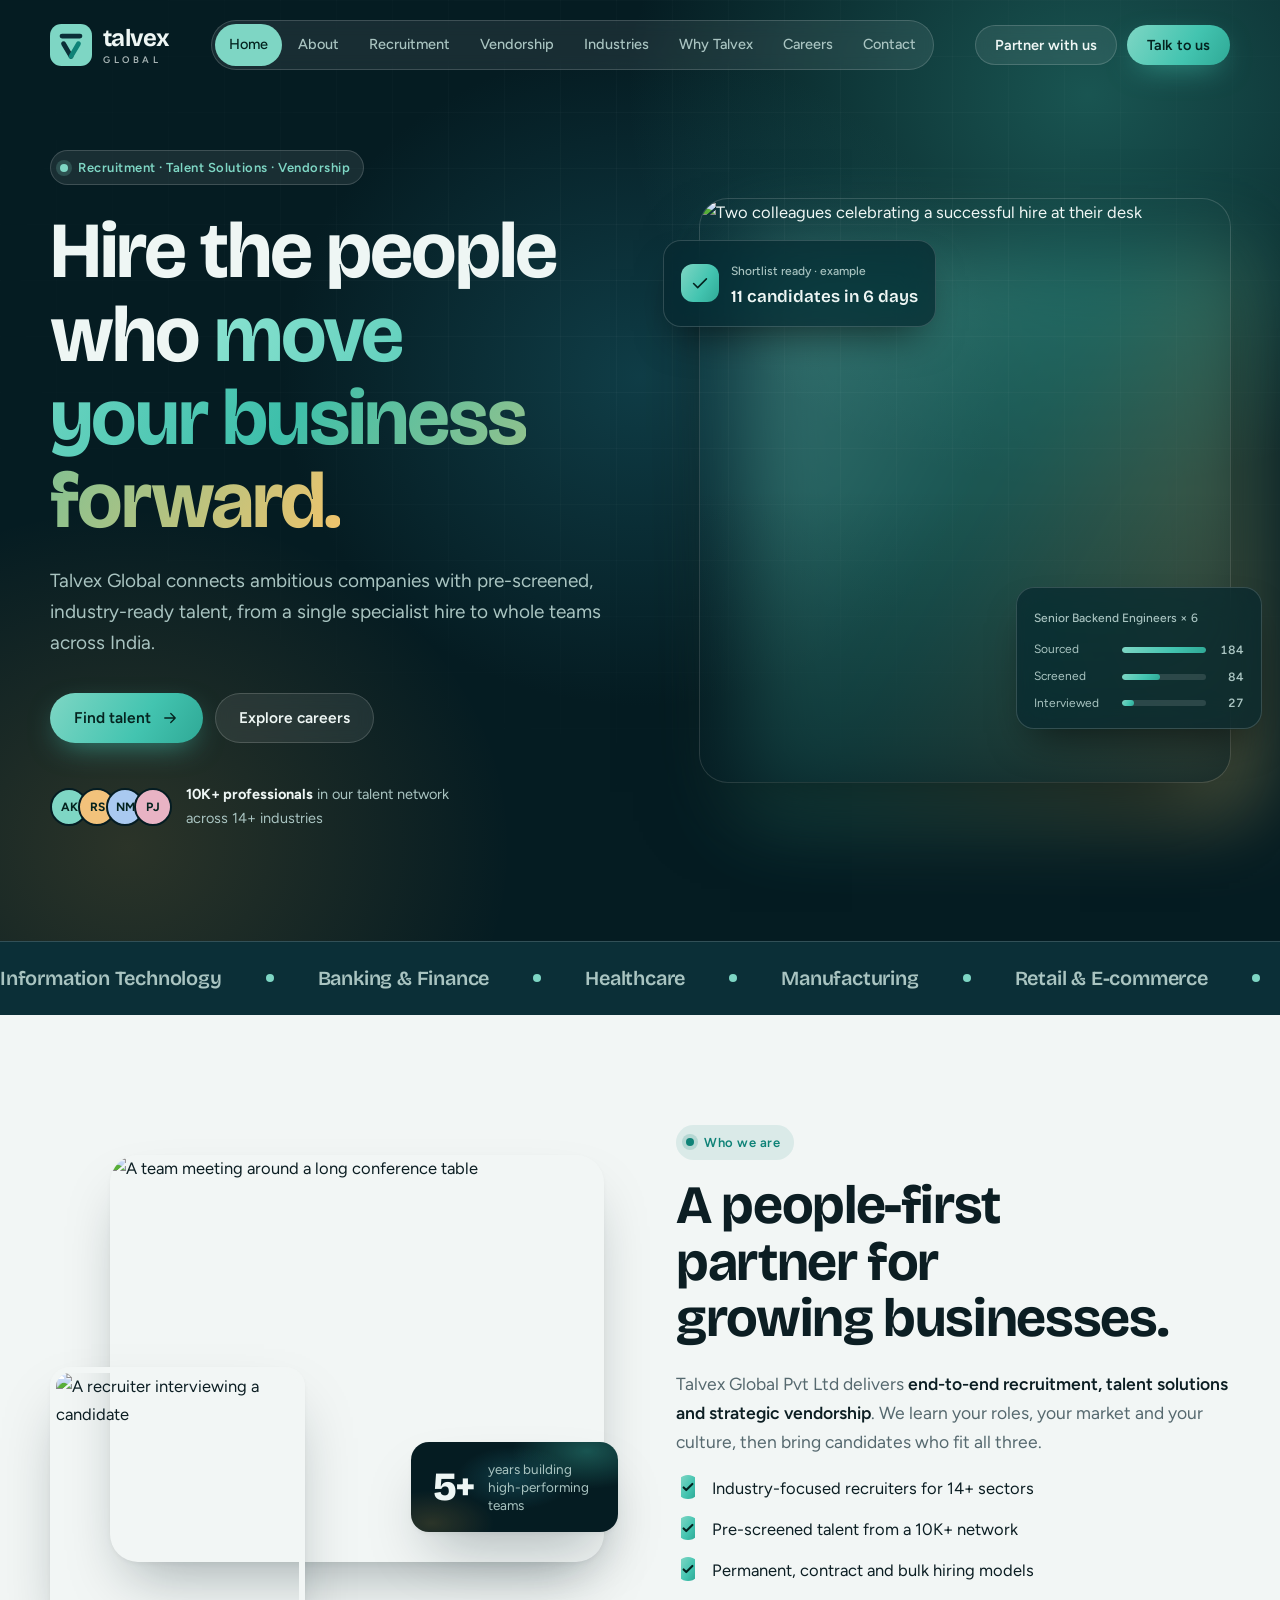
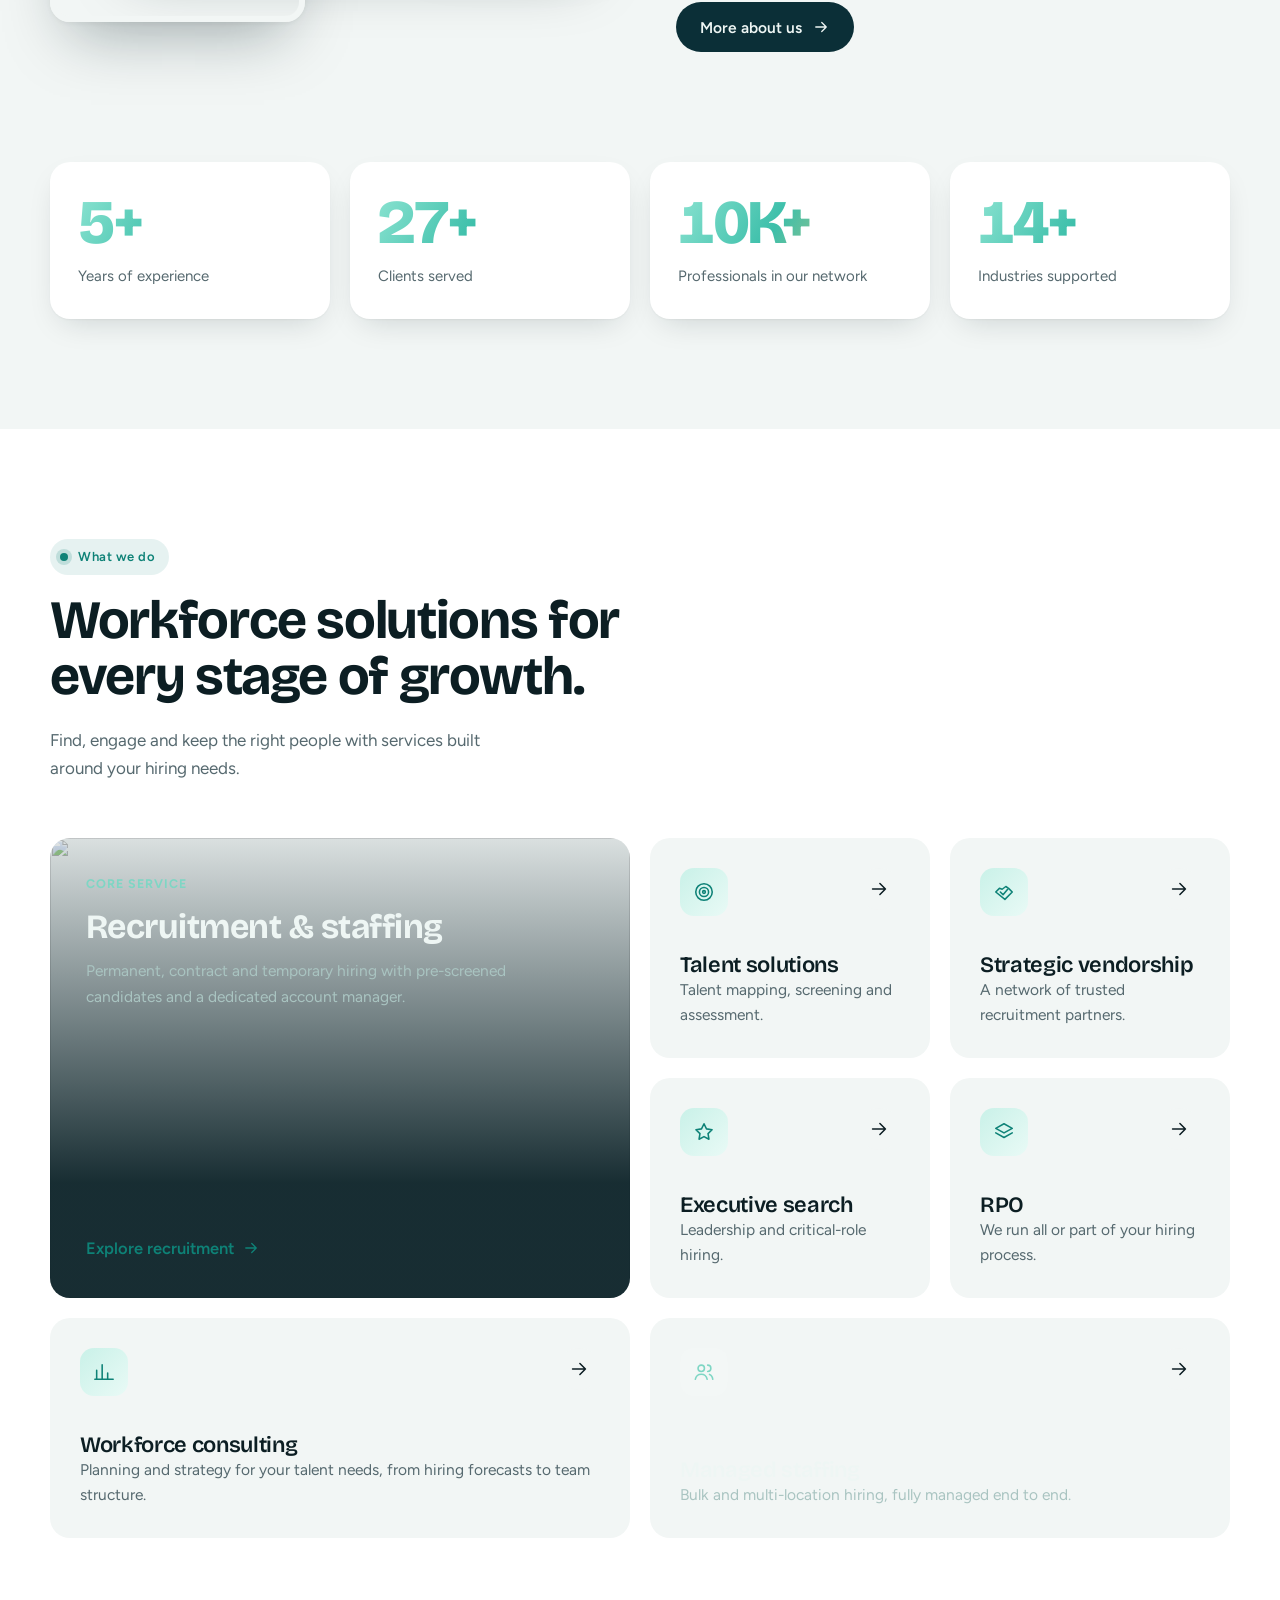
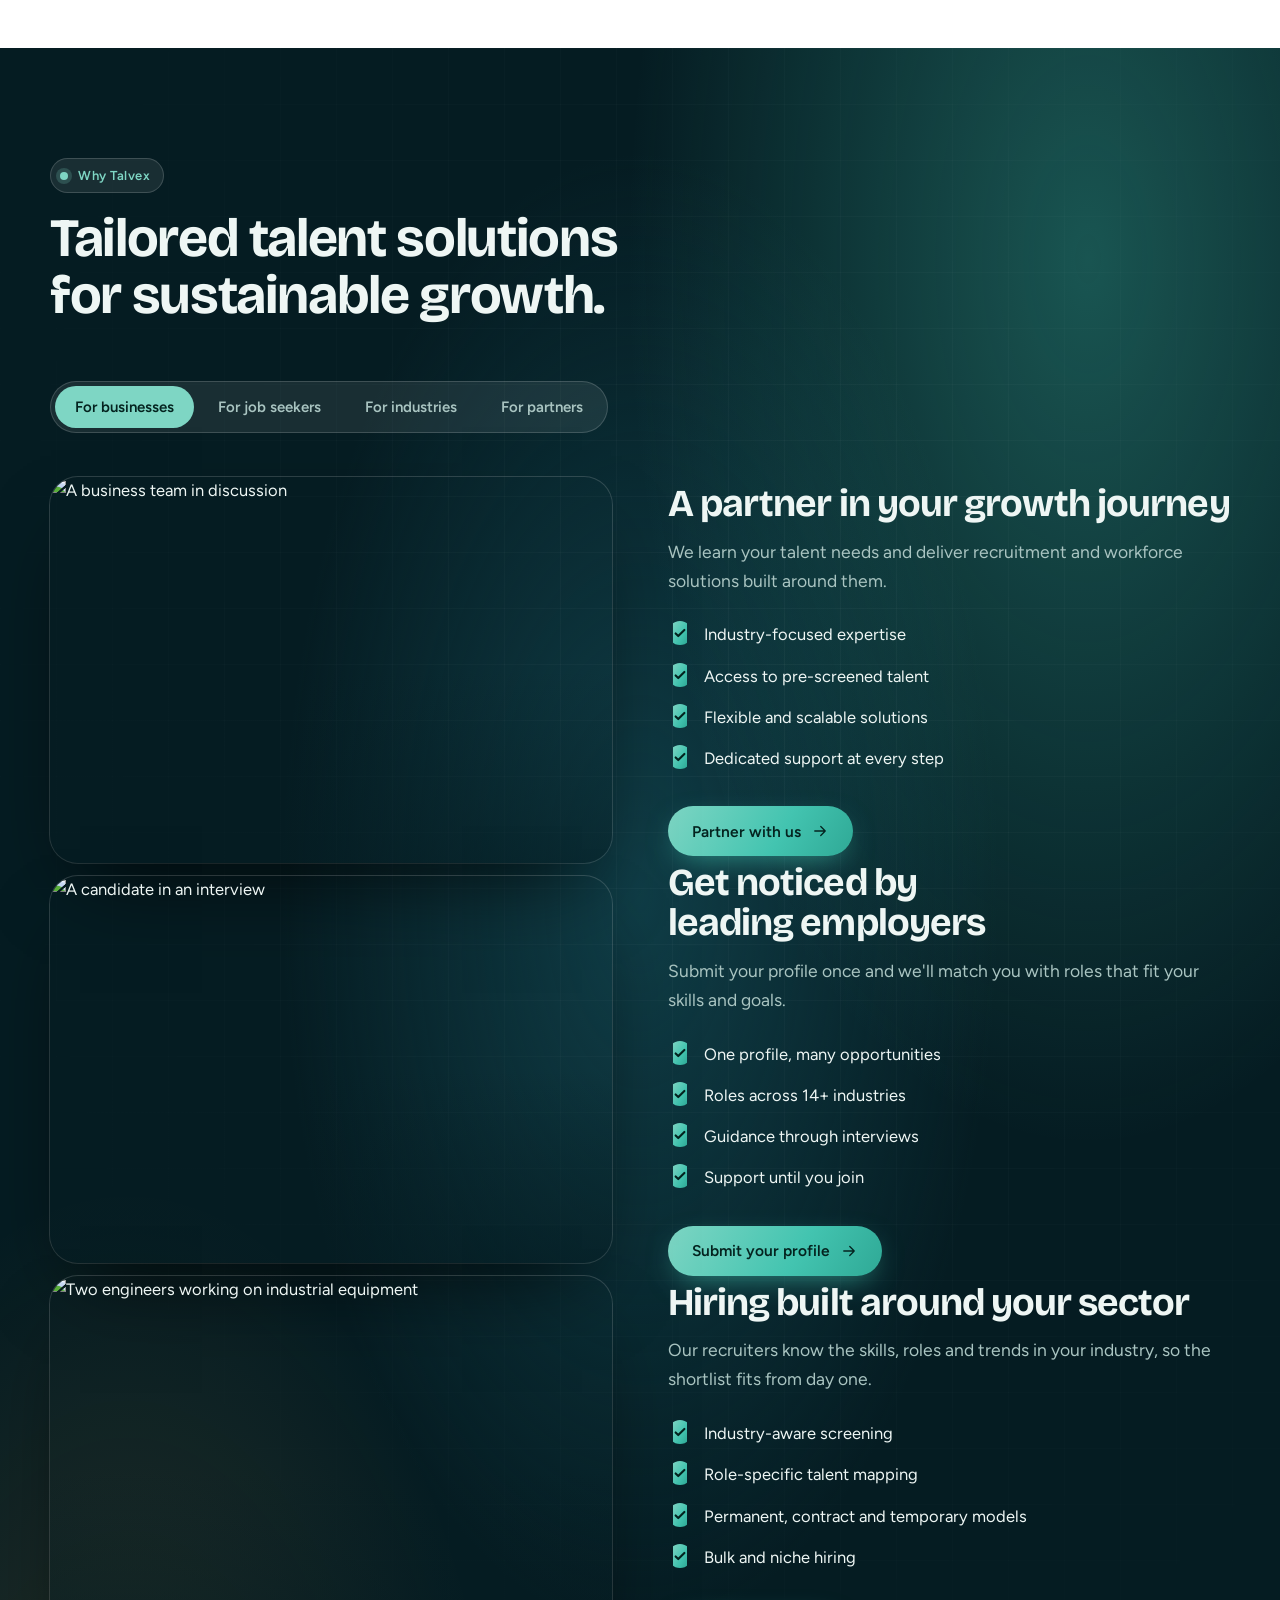
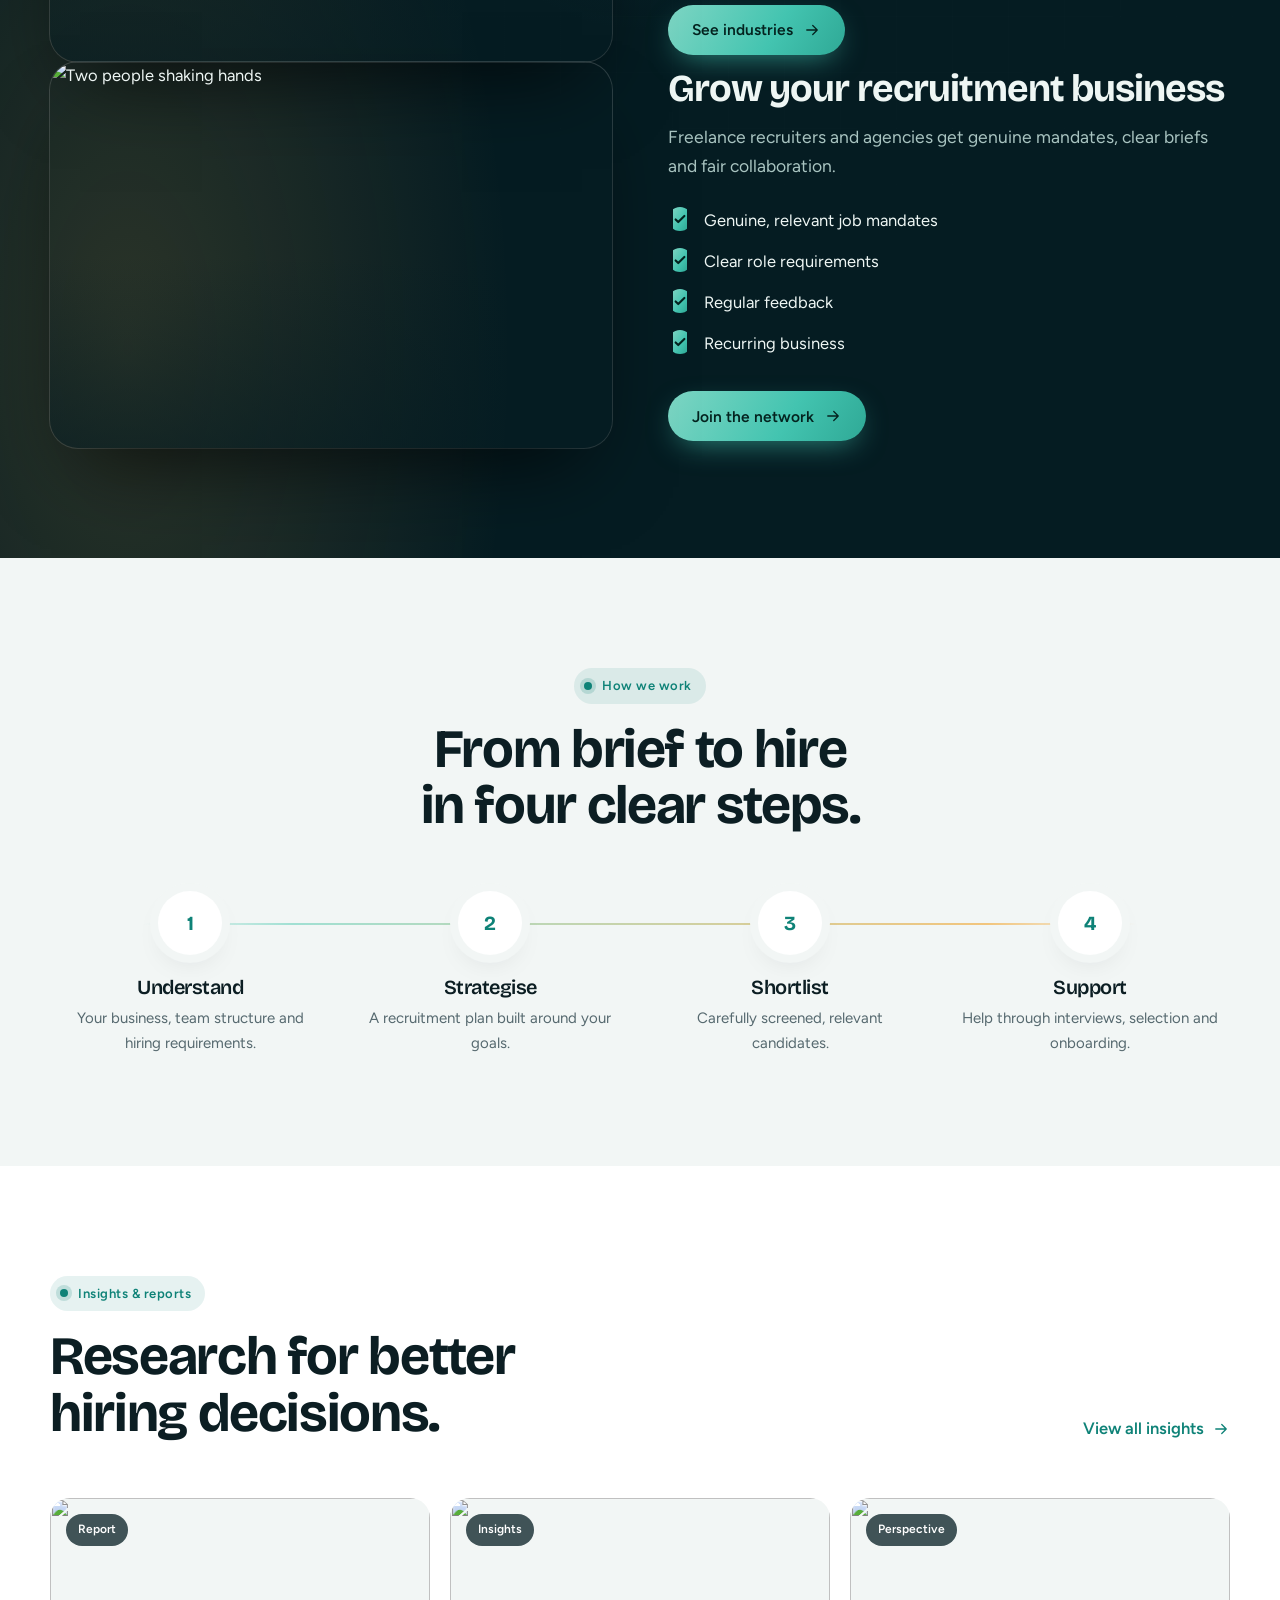
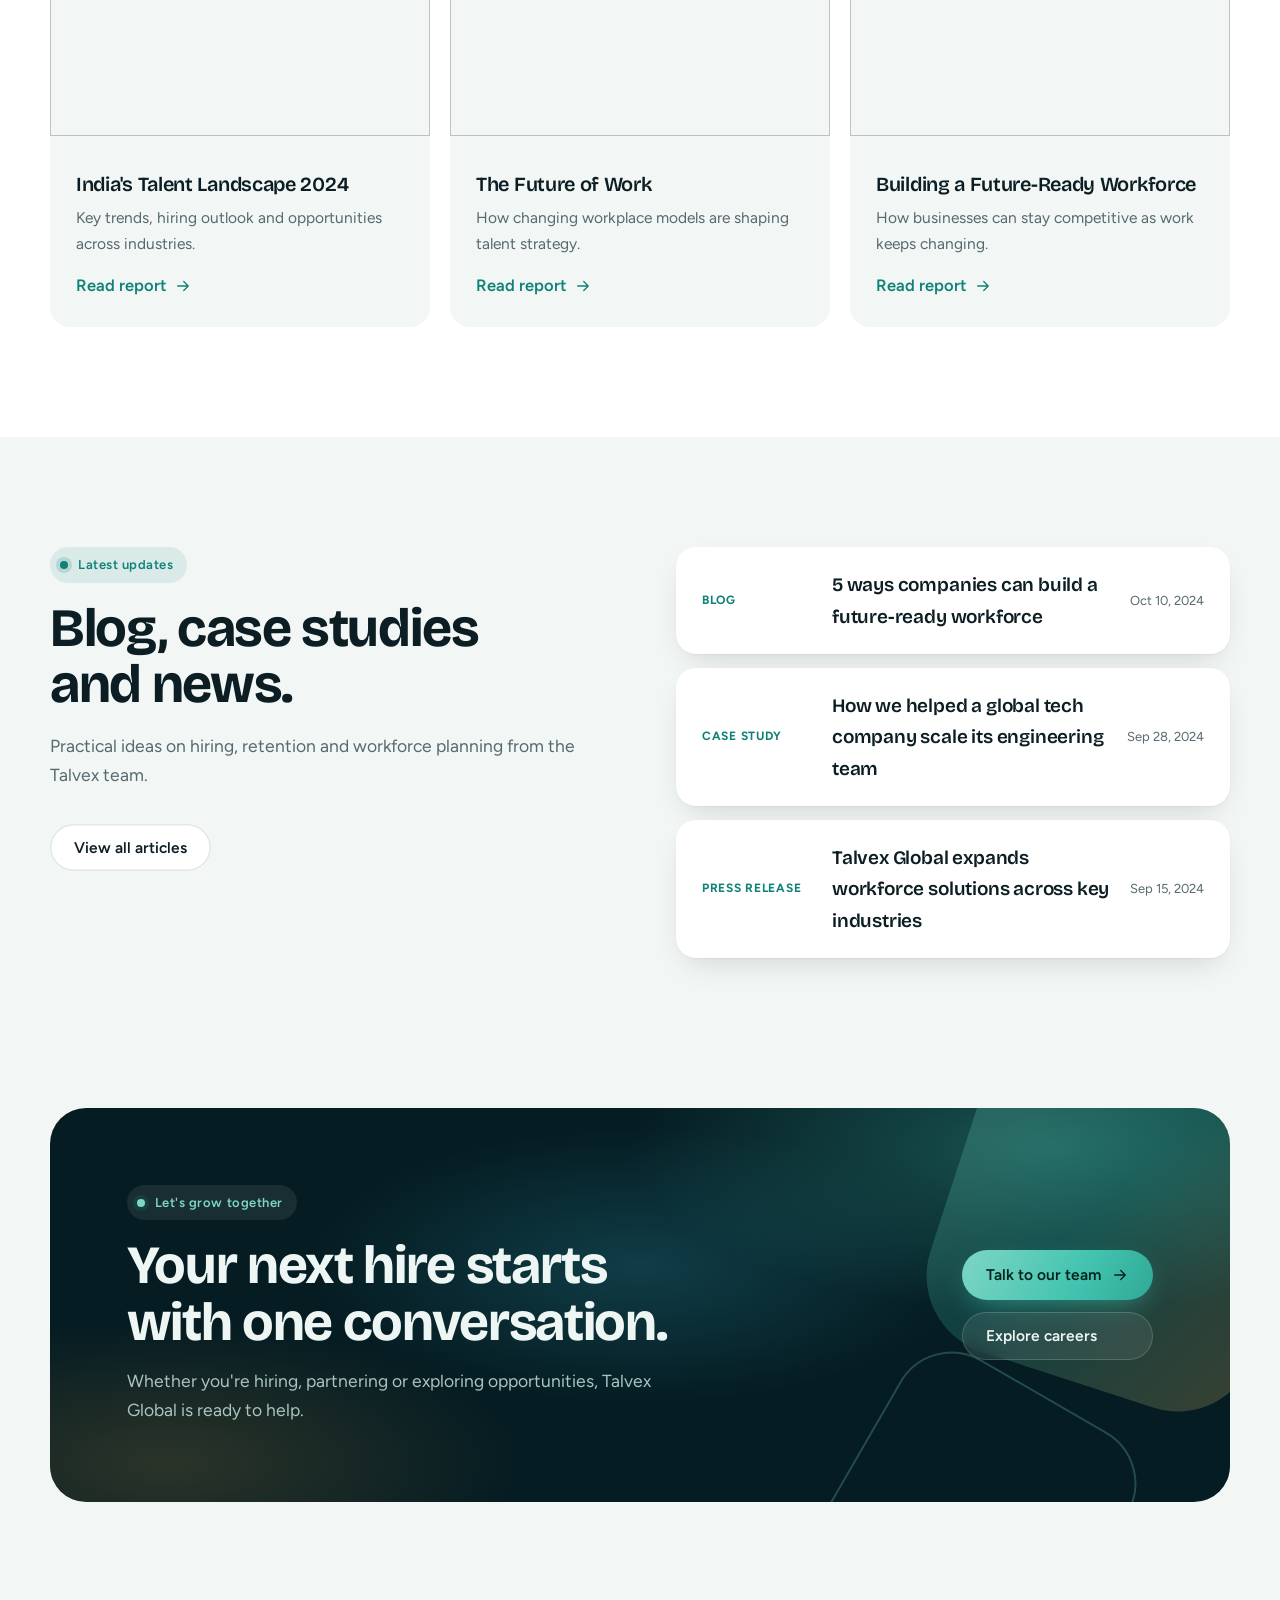
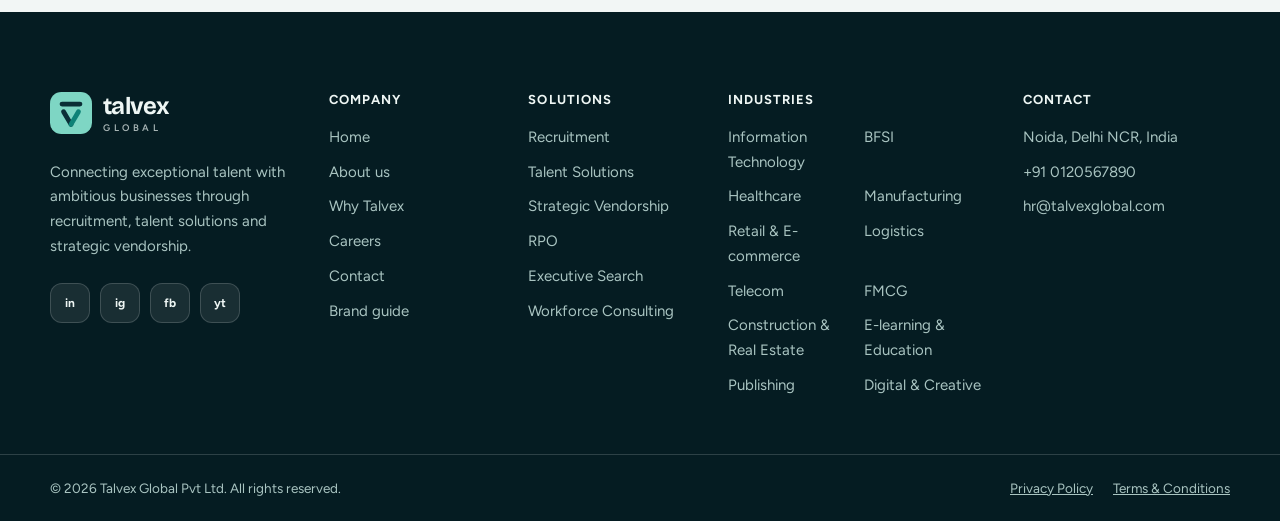
==== commit a824815d: "Version CSS and JS links so browsers load updates Co-Authored-By: Claude Opus 5.5 <noreply@anthropic" ====
--- a/index.html
+++ b/index.html
@@ -14,7 +14,7 @@
 <link rel="preconnect" href="https://fonts.googleapis.com">
 <link rel="preconnect" href="https://fonts.gstatic.com" crossorigin>
 <link rel="stylesheet" href="https://fonts.googleapis.com/css2?family=Bricolage+Grotesque:opsz,wght@12..96,500;12..96,600;12..96,700;12..96,800&family=Figtree:wght@400;500;600;700&display=swap">
-<link rel="stylesheet" href="assets/css/styles.css">
+<link rel="stylesheet" href="assets/css/styles.css?v=mw263gry">
 </head>
 <body>
 <a class="skip" href="#main">Skip to content</a>
@@ -249,6 +249,6 @@
   <div class="legal"><div class="wrap"><span>© 2026 Talvex Global Pvt Ltd. All rights reserved.</span><nav><a href="./">Privacy Policy</a><a href="./">Terms &amp; Conditions</a></nav></div></div>
 </footer>
 
-<script src="assets/js/main.js"></script>
+<script src="assets/js/main.js?v=mw263gry"></script>
 </body>
 </html>
--- a/assets/css/styles.css
+++ b/assets/css/styles.css
@@ -14,8 +14,8 @@
   color-scheme:light;
 }
 *{box-sizing:border-box}
-html{scroll-behavior:smooth}
-body{background:var(--bg);color:var(--fg);font-family:var(--body);font-size:16.5px;line-height:1.65;-webkit-font-smoothing:antialiased;overflow-x:hidden}
+html{scroll-behavior:smooth;margin:0;padding:0;background:var(--ink)}
+body{margin:0;padding:0;background:var(--bg);color:var(--fg);font-family:var(--body);font-size:16.5px;line-height:1.65;-webkit-font-smoothing:antialiased;overflow-x:hidden}
 body::before{content:"";position:fixed;inset:0 0 auto;height:env(safe-area-inset-top,0px);z-index:60;background:var(--ink)}
 h1,h2,h3,h4{font-family:var(--display);line-height:1.05;margin:0;text-wrap:balance;letter-spacing:-.025em}
 p{margin:0}
@@ -65,7 +65,7 @@
 /* ---------- Header ---------- */
 header.nav{position:fixed;top:env(safe-area-inset-top,0px);left:0;right:0;z-index:50;color:var(--on-dark);transition:background .3s,box-shadow .3s,padding .3s}
 header.nav .wrap{display:flex;align-items:center;justify-content:space-between;gap:20px;padding-block:20px;transition:padding .3s;position:relative}
-header.nav.scrolled{background:rgba(5,28,34,.82);backdrop-filter:blur(14px) saturate(140%);box-shadow:0 1px 0 var(--glass-line)}
+header.nav.scrolled{background:rgba(5,28,34,.94);backdrop-filter:blur(14px) saturate(140%);box-shadow:0 1px 0 var(--glass-line)}
 header.nav.scrolled .wrap{padding-block:12px}
 .menu{display:flex;gap:2px;align-items:center;list-style:none;margin:0;padding:4px;border-radius:999px;background:var(--glass);box-shadow:inset 0 0 0 1px var(--glass-line);backdrop-filter:blur(8px)}
 .menu a{text-decoration:none;font-size:14.5px;font-weight:500;padding:9px 14px;border-radius:999px;color:var(--on-dark-2);display:block;transition:color .2s,background .2s}
@@ -206,7 +206,7 @@
 .bento .feature img{position:absolute;inset:0;width:100%;height:100%;object-fit:cover;opacity:.55;transition:transform .6s}
 .bento .feature:hover img{transform:scale(1.05)}
 .bento .feature::after{content:"";position:absolute;inset:0;background:linear-gradient(180deg,rgba(5,28,34,.1),rgba(5,28,34,.92) 75%)}
-.bento .feature .in{position:relative;z-index:1;padding:36px;display:flex;flex-direction:column;justify-content:flex-end;gap:14px;height:100%}
+.bento .feature .in{position:relative;z-index:1;padding:36px;display:flex;flex-direction:column;justify-content:flex-end;gap:14px;flex:1}
 .bento .feature h3{font-size:34px;font-weight:700}
 .bento .feature p{color:var(--on-dark-2);max-width:42ch}
 .bento .wide{grid-column:span 2}
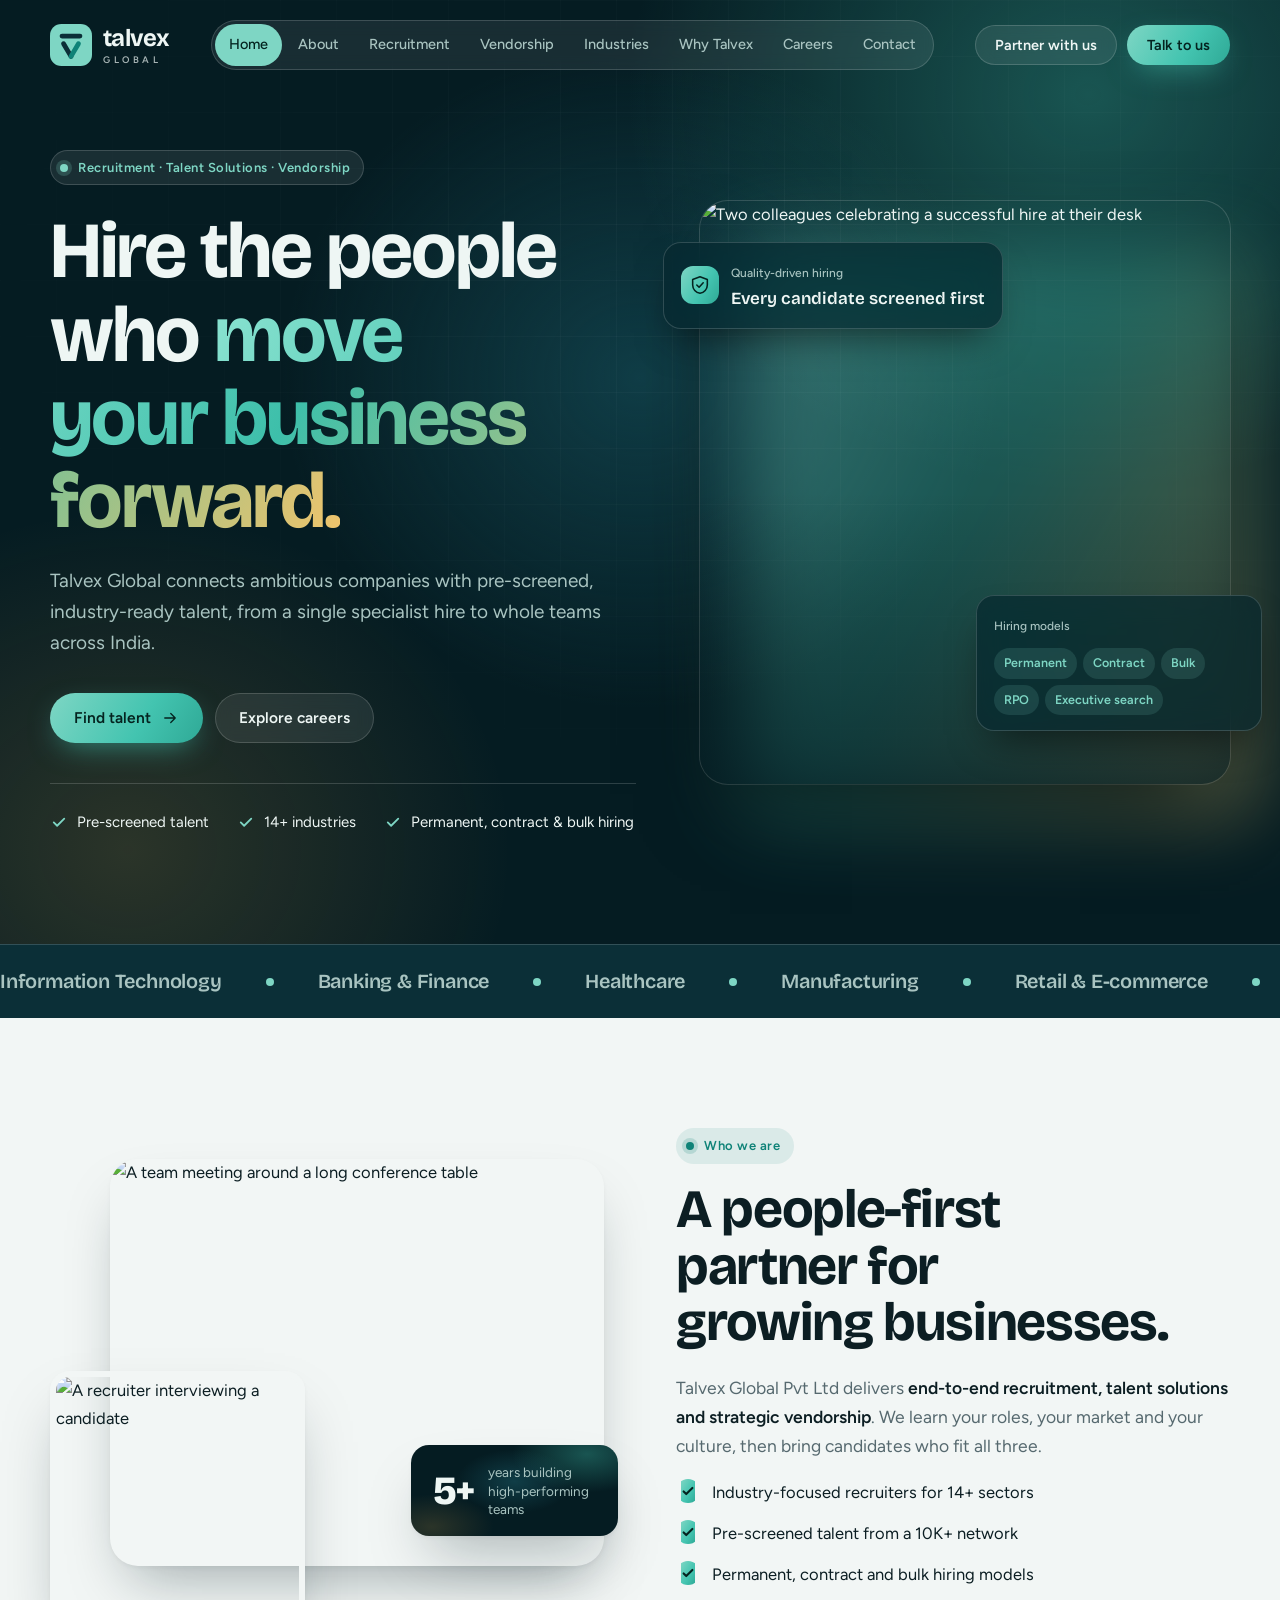
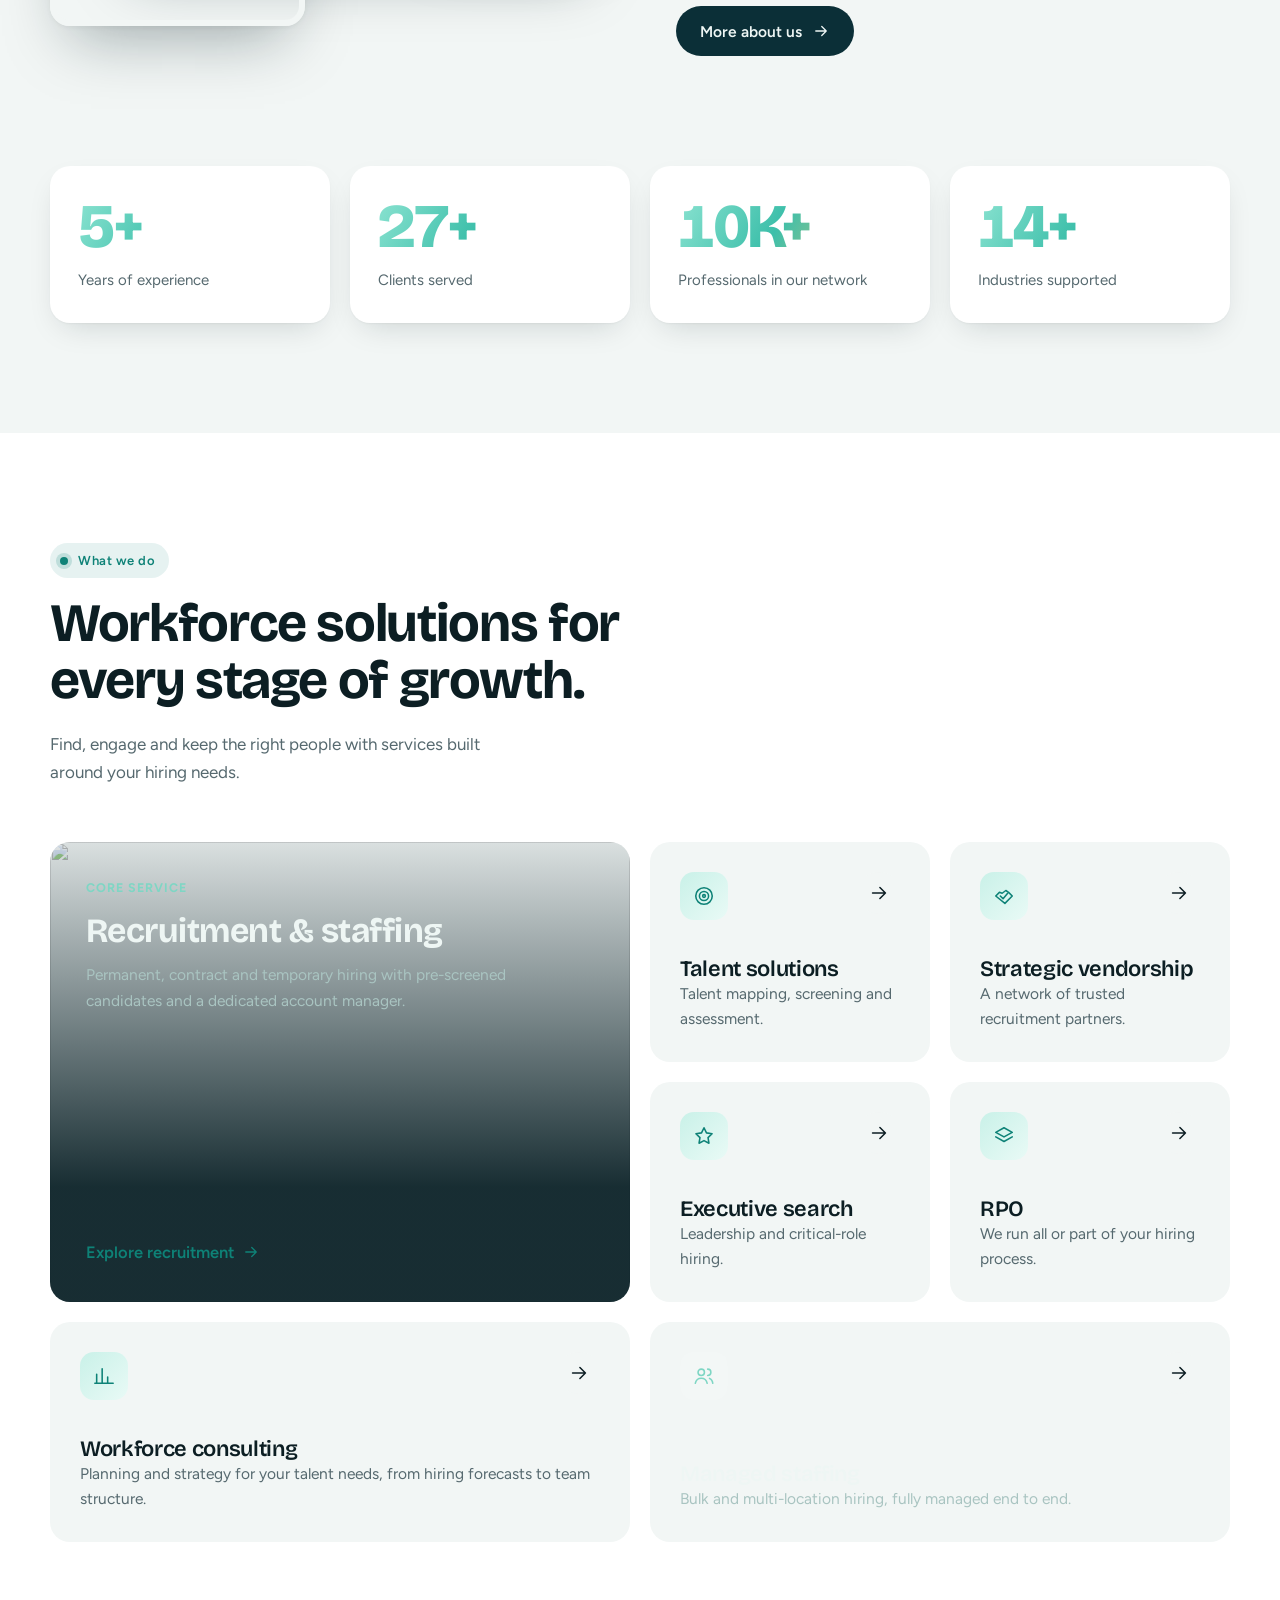
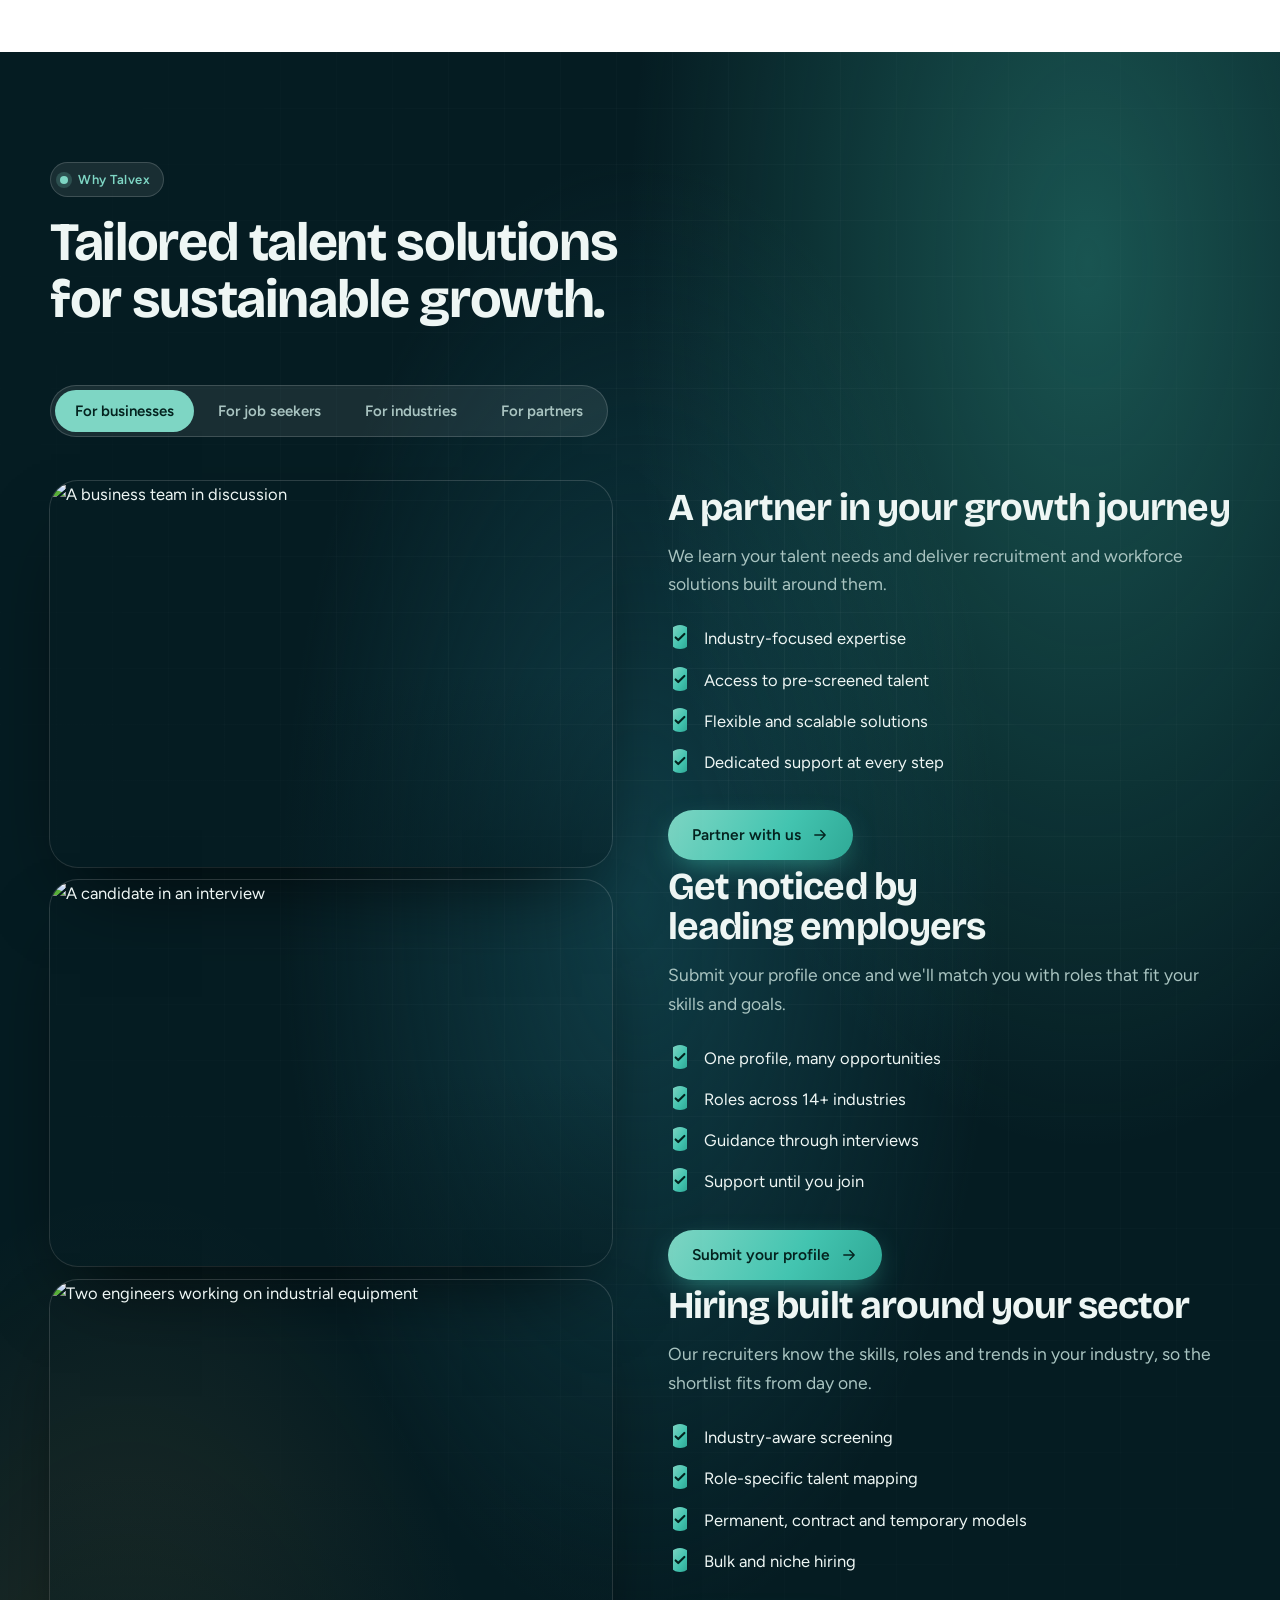
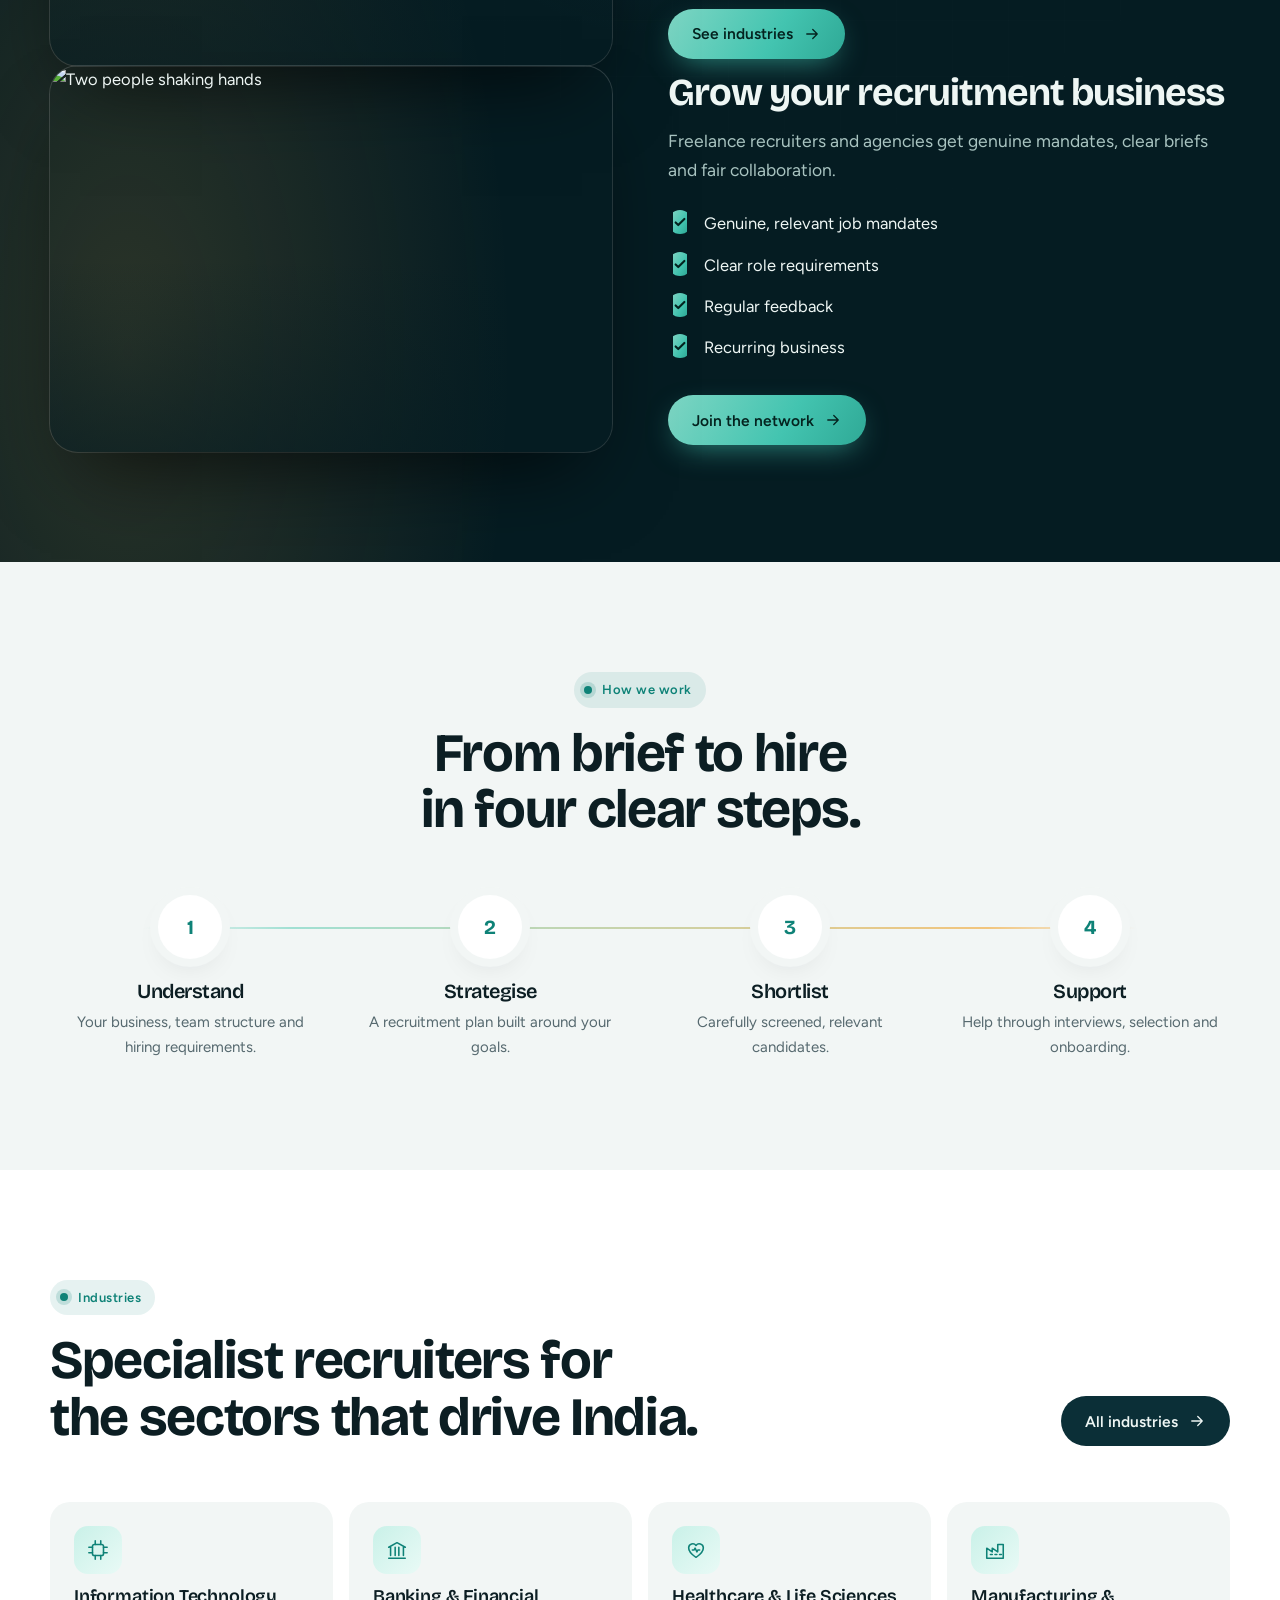
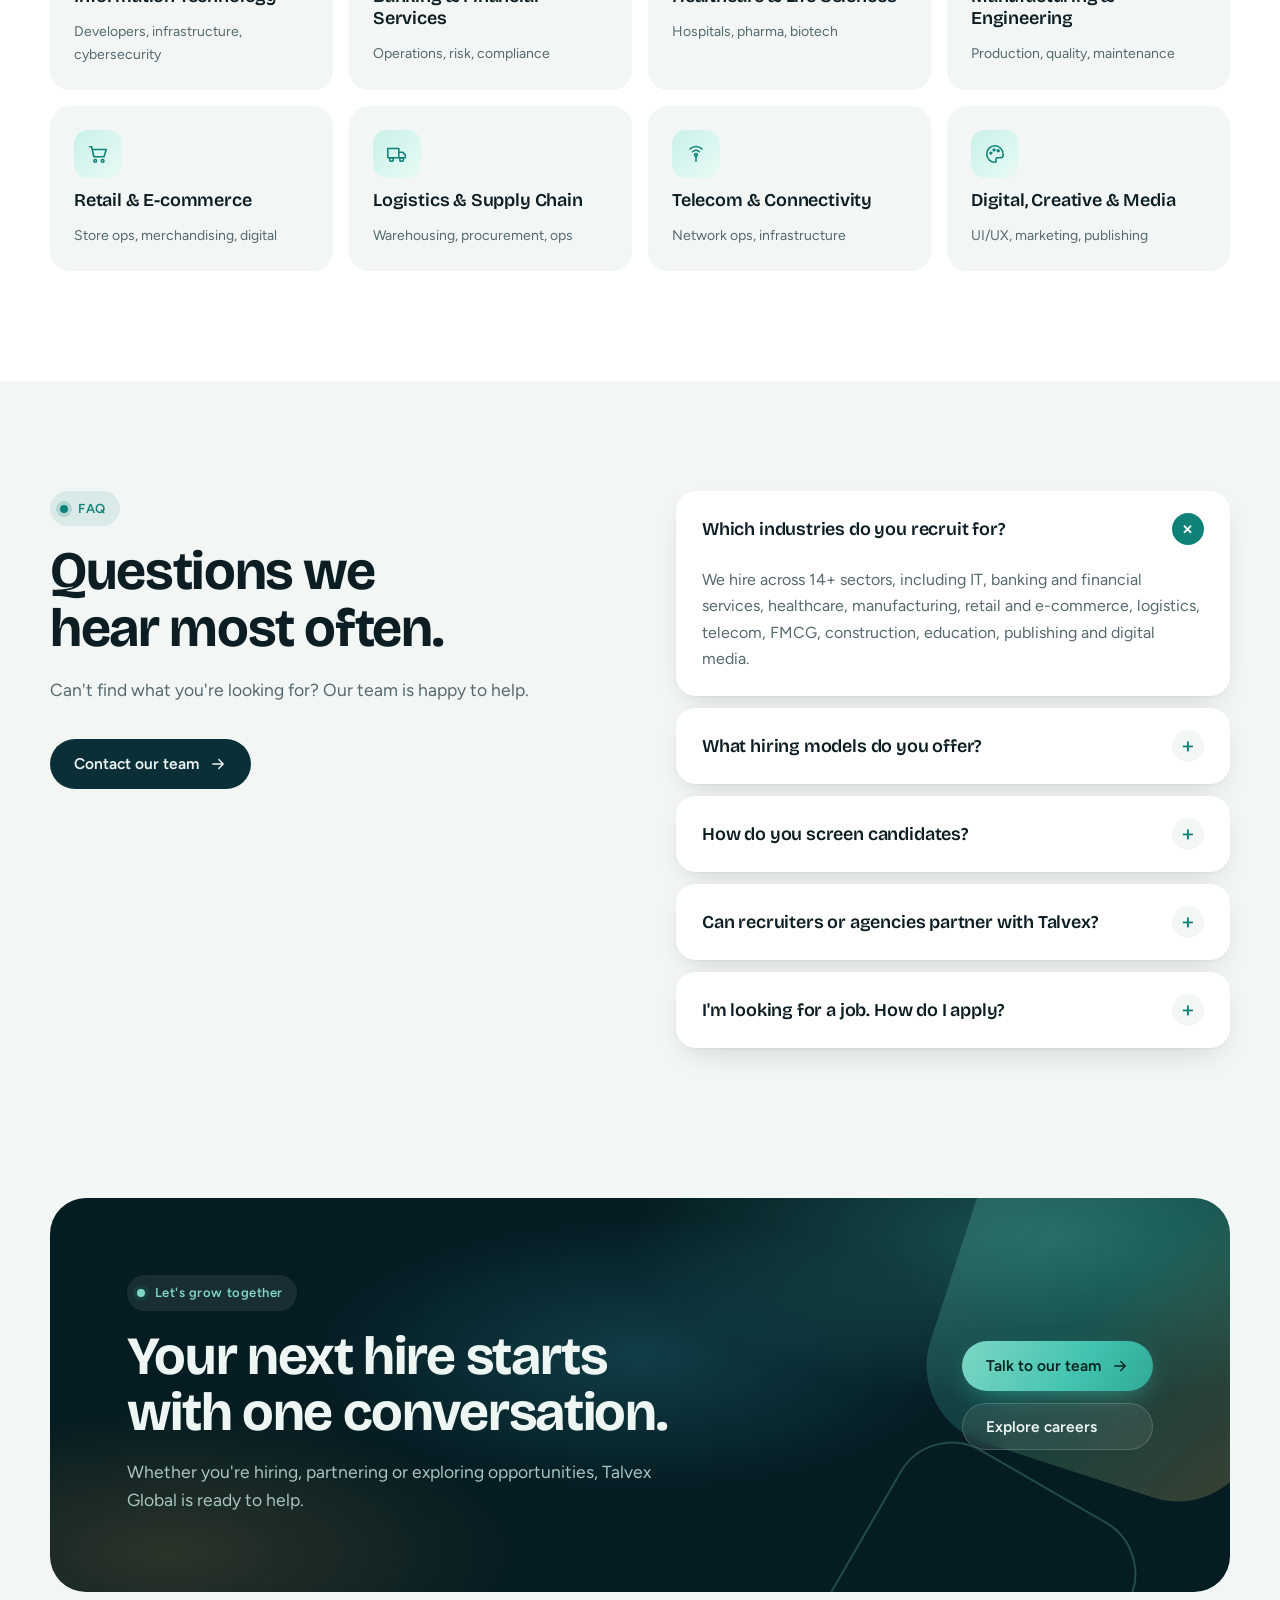
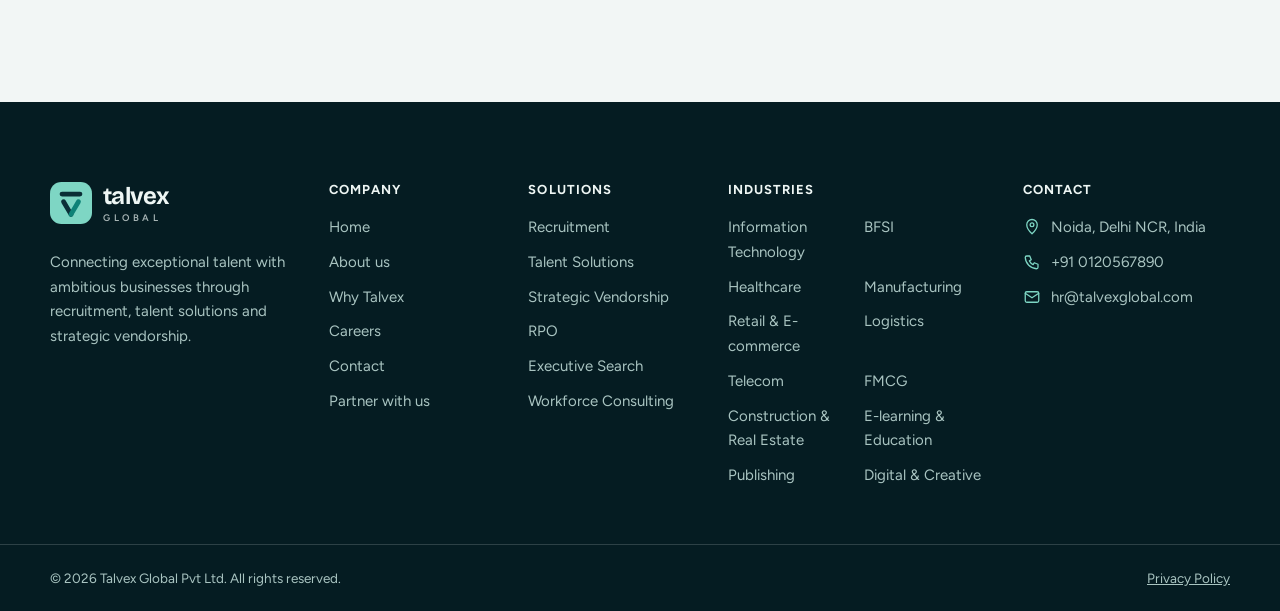
==== commit 41846574: "Professional content pass: FAQ, sectors, honest copy, SEO metadata Co-Authored-By: Claude Opus 5.5 <" ====
--- a/index.html
+++ b/index.html
@@ -10,11 +10,15 @@
 <meta property="og:title" content="Talvex Global | Recruitment, Talent Solutions &amp; Strategic Vendorship">
 <meta property="og:description" content="Talvex Global connects exceptional talent with ambitious businesses through recruitment, talent solutions and strategic vendorship across 14+ industries.">
 <meta property="og:type" content="website">
+<meta property="og:site_name" content="Talvex Global">
+<meta property="og:image" content="https://images.unsplash.com/photo-1600880292203-757bb62b4baf?w=1200&h=630&q=75&auto=format&fit=crop">
+<meta name="twitter:card" content="summary_large_image">
+<script type="application/ld+json">{"@context":"https://schema.org","@type":"EmploymentAgency","name":"Talvex Global Pvt Ltd","url":"https://talvexglobal.com/","email":"hr@talvexglobal.com","telephone":"+91 0120567890","address":{"@type":"PostalAddress","addressLocality":"Noida","addressRegion":"Uttar Pradesh","addressCountry":"IN"},"areaServed":"IN","description":"Recruitment, talent solutions and strategic vendorship across 14+ industries."}</script>
 <link rel="icon" href="assets/img/favicon.svg" type="image/svg+xml">
 <link rel="preconnect" href="https://fonts.googleapis.com">
 <link rel="preconnect" href="https://fonts.gstatic.com" crossorigin>
 <link rel="stylesheet" href="https://fonts.googleapis.com/css2?family=Bricolage+Grotesque:opsz,wght@12..96,500;12..96,600;12..96,700;12..96,800&family=Figtree:wght@400;500;600;700&display=swap">
-<link rel="stylesheet" href="assets/css/styles.css?v=mw263gry">
+<link rel="stylesheet" href="assets/css/styles.css?v=mw27b10u">
 </head>
 <body>
 <a class="skip" href="#main">Skip to content</a>
@@ -87,23 +91,20 @@
           <a class="btn btn-primary" href="partner-with-us/">Find talent <svg class="i"><use href="#i-arrow"/></svg></a>
           <a class="btn btn-glass" href="careers/">Explore careers</a>
         </div>
-        <div class="trust">
-          <div class="faces"><i style="background:#7ED6C4">AK</i><i style="background:#F2C27B">RS</i><i style="background:#A9C9F0">NM</i><i style="background:#E8B3C4">PJ</i></div>
-          <span><b>10K+ professionals</b> in our talent network<br>across 14+ industries</span>
-        </div>
+        <ul class="proof">
+          <li><svg class="i"><use href="#i-check"/></svg>Pre-screened talent</li>
+          <li><svg class="i"><use href="#i-check"/></svg>14+ industries</li>
+          <li><svg class="i"><use href="#i-check"/></svg>Permanent, contract &amp; bulk hiring</li>
+        </ul>
       </div>
       <div class="visual">
         <div class="frame"><img src="https://images.unsplash.com/photo-1600880292203-757bb62b4baf?w=1100&q=75&auto=format&fit=crop" alt="Two colleagues celebrating a successful hire at their desk" fetchpriority="high"></div>
         <div class="float f1">
-          <div class="row"><span class="ok"><svg class="i"><use href="#i-check"/></svg></span><div><span class="cap">Shortlist ready · example</span><b>11 candidates in 6 days</b></div></div>
+          <div class="row"><span class="ok"><svg class="i"><use href="#i-shield"/></svg></span><div><span class="cap">Quality-driven hiring</span><b>Every candidate screened first</b></div></div>
         </div>
         <div class="float f2">
-          <span class="cap">Senior Backend Engineers × 6</span>
-          <div class="mini-bars">
-            <div>Sourced<span class="b"><i style="width:100%"></i></span><b>184</b></div>
-            <div>Screened<span class="b"><i style="width:46%"></i></span><b>84</b></div>
-            <div>Interviewed<span class="b"><i style="width:15%"></i></span><b>27</b></div>
-          </div>
+          <span class="cap">Hiring models</span>
+          <div class="pills"><span>Permanent</span><span>Contract</span><span>Bulk</span><span>RPO</span><span>Executive search</span></div>
         </div>
       </div>
     </div>
@@ -200,22 +201,34 @@
 
   <section class="sec white">
     <div class="wrap">
-      <div class="sec-head" data-reveal><div><span class="eyebrow">Insights &amp; reports</span><h2 class="h">Research for better hiring decisions.</h2></div><a class="link" href="./">View all insights <svg class="i"><use href="#i-arrow"/></svg></a></div>
-      <div class="grid g3" data-reveal>
-        <article class="card post"><div class="img"><img src="https://images.unsplash.com/photo-1486406146926-c627a92ad1ab?w=800&q=70&auto=format&fit=crop" alt="" loading="lazy"><span class="chip">Report</span></div><div class="body"><h3>India's Talent Landscape 2024</h3><p>Key trends, hiring outlook and opportunities across industries.</p><a class="link" href="./">Read report <svg class="i"><use href="#i-arrow"/></svg></a></div></article>
-        <article class="card post"><div class="img"><img src="https://images.unsplash.com/photo-1497366754035-f200968a6e72?w=800&q=70&auto=format&fit=crop" alt="" loading="lazy"><span class="chip">Insights</span></div><div class="body"><h3>The Future of Work</h3><p>How changing workplace models are shaping talent strategy.</p><a class="link" href="./">Read report <svg class="i"><use href="#i-arrow"/></svg></a></div></article>
-        <article class="card post"><div class="img"><img src="https://images.unsplash.com/photo-1531972111231-7482a960e109?w=800&q=70&auto=format&fit=crop" alt="" loading="lazy"><span class="chip">Perspective</span></div><div class="body"><h3>Building a Future-Ready Workforce</h3><p>How businesses can stay competitive as work keeps changing.</p><a class="link" href="./">Read report <svg class="i"><use href="#i-arrow"/></svg></a></div></article>
+      <div class="sec-head" data-reveal><div><span class="eyebrow">Industries</span><h2 class="h">Specialist recruiters for the sectors that drive India.</h2></div><a class="btn btn-dark" href="industries/">All industries <svg class="i"><use href="#i-arrow"/></svg></a></div>
+      <div class="sectors" data-reveal>
+        <a href="industries/"><span class="ico"><svg class="i"><use href="#i-cpu"/></svg></span><b>Information Technology</b><small>Developers, infrastructure, cybersecurity</small></a>
+        <a href="industries/"><span class="ico"><svg class="i"><use href="#i-bank"/></svg></span><b>Banking &amp; Financial Services</b><small>Operations, risk, compliance</small></a>
+        <a href="industries/"><span class="ico"><svg class="i"><use href="#i-heart"/></svg></span><b>Healthcare &amp; Life Sciences</b><small>Hospitals, pharma, biotech</small></a>
+        <a href="industries/"><span class="ico"><svg class="i"><use href="#i-factory"/></svg></span><b>Manufacturing &amp; Engineering</b><small>Production, quality, maintenance</small></a>
+        <a href="industries/"><span class="ico"><svg class="i"><use href="#i-cart"/></svg></span><b>Retail &amp; E-commerce</b><small>Store ops, merchandising, digital</small></a>
+        <a href="industries/"><span class="ico"><svg class="i"><use href="#i-truck"/></svg></span><b>Logistics &amp; Supply Chain</b><small>Warehousing, procurement, ops</small></a>
+        <a href="industries/"><span class="ico"><svg class="i"><use href="#i-signal"/></svg></span><b>Telecom &amp; Connectivity</b><small>Network ops, infrastructure</small></a>
+        <a href="industries/"><span class="ico"><svg class="i"><use href="#i-palette"/></svg></span><b>Digital, Creative &amp; Media</b><small>UI/UX, marketing, publishing</small></a>
       </div>
     </div>
   </section>
 
   <section class="sec">
     <div class="wrap split" style="align-items:start">
-      <div data-reveal><span class="eyebrow">Latest updates</span><h2 class="h">Blog, case studies and news.</h2><p class="prose" style="margin-top:18px">Practical ideas on hiring, retention and workforce planning from the Talvex team.</p><div class="actions"><a class="btn btn-line" href="./">View all articles</a></div></div>
-      <div class="news" data-reveal>
-        <a href="./"><span class="k">Blog</span><b>5 ways companies can build a future-ready workforce</b><time>Oct 10, 2024</time></a>
-        <a href="./"><span class="k">Case study</span><b>How we helped a global tech company scale its engineering team</b><time>Sep 28, 2024</time></a>
-        <a href="./"><span class="k">Press release</span><b>Talvex Global expands workforce solutions across key industries</b><time>Sep 15, 2024</time></a>
+      <div data-reveal>
+        <span class="eyebrow">FAQ</span>
+        <h2 class="h">Questions we hear most often.</h2>
+        <p class="prose" style="margin-top:18px">Can't find what you're looking for? Our team is happy to help.</p>
+        <div class="actions"><a class="btn btn-dark" href="contact/">Contact our team <svg class="i"><use href="#i-arrow"/></svg></a></div>
+      </div>
+      <div class="faq" data-reveal>
+        <details open><summary>Which industries do you recruit for?</summary><p>We hire across 14+ sectors, including IT, banking and financial services, healthcare, manufacturing, retail and e-commerce, logistics, telecom, FMCG, construction, education, publishing and digital media.</p></details>
+        <details><summary>What hiring models do you offer?</summary><p>Permanent recruitment, contract and temporary staffing, bulk and specialised hiring, executive search and recruitment process outsourcing (RPO). We can combine them to suit your plan.</p></details>
+        <details><summary>How do you screen candidates?</summary><p>Every candidate is assessed for skills, experience and cultural fit against the brief we agree with you, so you only meet people who are relevant to the role.</p></details>
+        <details><summary>Can recruiters or agencies partner with Talvex?</summary><p>Yes. Our vendorship program is open to freelance recruiters, agencies and independent talent partners. Register your interest and we'll share mandates that match your expertise.</p></details>
+        <details><summary>I'm looking for a job. How do I apply?</summary><p>Browse our current openings on the Careers page, or submit your profile on the Recruitment page and we'll contact you when a matching role opens.</p></details>
       </div>
     </div>
   </section>
@@ -239,16 +252,16 @@
     <div>
       <a class="logo" href="./"><svg aria-hidden="true"><use href="#mark"/></svg><span class="wm"><b>talvex</b><small>GLOBAL</small></span></a>
       <p>Connecting exceptional talent with ambitious businesses through recruitment, talent solutions and strategic vendorship.</p>
-      <div class="social"><a href="https://www.linkedin.com/" aria-label="LinkedIn">in</a><a href="https://www.instagram.com/" aria-label="Instagram">ig</a><a href="https://www.facebook.com/" aria-label="Facebook">fb</a><a href="https://www.youtube.com/" aria-label="YouTube">yt</a></div>
-    </div>
-    <div><h4>Company</h4><ul><li><a href="./">Home</a></li><li><a href="about-us/">About us</a></li><li><a href="why-talvex/">Why Talvex</a></li><li><a href="careers/">Careers</a></li><li><a href="contact/">Contact</a></li><li><a href="brand-guide/">Brand guide</a></li></ul></div>
+      
+    </div>
+    <div><h4>Company</h4><ul><li><a href="./">Home</a></li><li><a href="about-us/">About us</a></li><li><a href="why-talvex/">Why Talvex</a></li><li><a href="careers/">Careers</a></li><li><a href="contact/">Contact</a></li><li><a href="partner-with-us/">Partner with us</a></li></ul></div>
     <div><h4>Solutions</h4><ul><li><a href="recruitment/">Recruitment</a></li><li><a href="recruitment/">Talent Solutions</a></li><li><a href="vendorship/">Strategic Vendorship</a></li><li><a href="recruitment/">RPO</a></li><li><a href="recruitment/">Executive Search</a></li><li><a href="partner-with-us/">Workforce Consulting</a></li></ul></div>
     <div><h4>Industries</h4><ul class="cols"><li><a href="industries/">Information Technology</a></li><li><a href="industries/">BFSI</a></li><li><a href="industries/">Healthcare</a></li><li><a href="industries/">Manufacturing</a></li><li><a href="industries/">Retail &amp; E-commerce</a></li><li><a href="industries/">Logistics</a></li><li><a href="industries/">Telecom</a></li><li><a href="industries/">FMCG</a></li><li><a href="industries/">Construction &amp; Real Estate</a></li><li><a href="industries/">E-learning &amp; Education</a></li><li><a href="industries/">Publishing</a></li><li><a href="industries/">Digital &amp; Creative</a></li></ul></div>
-    <div><h4>Contact</h4><ul><li>Noida, Delhi NCR, India</li><li>+91 0120567890</li><li>hr@talvexglobal.com</li></ul></div>
+    <div><h4>Contact</h4><ul class="contact-list"><li><svg class="i"><use href="#i-pin"/></svg>Noida, Delhi NCR, India</li><li><svg class="i"><use href="#i-phone"/></svg>+91 0120567890</li><li><svg class="i"><use href="#i-mail"/></svg>hr@talvexglobal.com</li></ul></div>
   </div>
-  <div class="legal"><div class="wrap"><span>© 2026 Talvex Global Pvt Ltd. All rights reserved.</span><nav><a href="./">Privacy Policy</a><a href="./">Terms &amp; Conditions</a></nav></div></div>
+  <div class="legal"><div class="wrap"><span>© 2026 Talvex Global Pvt Ltd. All rights reserved.</span><nav><a href="https://talvexglobal.com/privacy-policy/">Privacy Policy</a></nav></div></div>
 </footer>
 
-<script src="assets/js/main.js?v=mw263gry"></script>
+<script src="assets/js/main.js?v=mw27b10u"></script>
 </body>
 </html>
--- a/assets/css/styles.css
+++ b/assets/css/styles.css
@@ -112,6 +112,28 @@
 .mini-bars b{font:600 12px var(--body);text-align:right;font-variant-numeric:tabular-nums}
 @keyframes bob{0%,100%{transform:translateY(0)}50%{transform:translateY(-10px)}}
 
+.proof{list-style:none;margin:40px 0 0;padding:26px 0 0;border-top:1px solid var(--glass-line);display:flex;flex-wrap:wrap;gap:12px 28px;font-size:15px;color:var(--on-dark)}
+.proof li{display:flex;align-items:center;gap:9px}
+.proof .i{width:18px;height:18px;color:var(--mint);stroke-width:2.4}
+.pills{display:flex;flex-wrap:wrap;gap:6px;margin-top:10px;max-width:250px}
+.pills span{font-size:12.5px;font-weight:600;padding:5px 10px;border-radius:999px;background:rgba(126,214,196,.14);color:var(--mint)}
+
+/* sectors */
+.sectors{display:grid;grid-template-columns:repeat(4,1fr);gap:16px}
+.sectors a{display:grid;gap:12px;align-content:start;padding:24px;border-radius:var(--r);background:var(--bg);text-decoration:none;transition:transform .25s,box-shadow .25s,background .25s}
+.sectors a:hover{transform:translateY(-4px);background:var(--surface);box-shadow:var(--shadow-lg)}
+.sectors b{font-family:var(--display);font-size:18px;font-weight:600;letter-spacing:-.01em;line-height:1.2}
+.sectors small{color:var(--muted);font-size:14px}
+
+/* faq */
+.faq{display:grid;gap:12px}
+.faq details{background:var(--surface);border-radius:var(--r);box-shadow:var(--shadow);overflow:hidden}
+.faq summary{list-style:none;cursor:pointer;padding:22px 26px;font:600 18px/1.35 var(--display);letter-spacing:-.01em;display:flex;justify-content:space-between;gap:16px;align-items:center}
+.faq summary::-webkit-details-marker{display:none}
+.faq summary::after{content:"+";flex:none;width:32px;height:32px;border-radius:50%;display:grid;place-items:center;background:var(--bg);color:var(--teal);font:500 22px/1 var(--body);transition:transform .25s,background .25s}
+.faq details[open] summary::after{transform:rotate(45deg);background:var(--teal);color:#fff}
+.faq details p{padding:0 26px 24px;color:var(--muted);font-size:16px;max-width:62ch}
+
 /* page hero */
 .page-hero .wrap{padding-block:150px 140px;grid-template-columns:1.1fr .9fr}
 .page-hero h1{font-size:clamp(40px,5.4vw,68px)}
@@ -341,6 +363,8 @@
 .legal{border-top:1px solid var(--glass-line)}
 .legal .wrap{display:flex;flex-wrap:wrap;justify-content:space-between;gap:12px;padding-block:22px;font-size:13.5px}
 .legal nav{display:flex;gap:20px}
+.contact-list li{display:flex;gap:10px;align-items:flex-start}
+.contact-list .i{width:18px;height:18px;margin-top:3px;color:var(--mint)}
 
 /* ---------- Brand board ---------- */
 .logo-grid{display:grid;grid-template-columns:2fr 1fr 1fr;gap:20px}
@@ -385,7 +409,7 @@
   .visual{max-width:560px}
   .float.f1{left:-8px}.float.f2{right:-8px}
   .form-card{position:relative;top:0}
-  .highlights .grid,.g4,.stats{grid-template-columns:1fr 1fr}
+  .highlights .grid,.g4,.stats,.sectors{grid-template-columns:1fr 1fr}
   .g3,.ind{grid-template-columns:1fr 1fr}
   .bento{grid-template-columns:1fr 1fr}
   .bento .feature{grid-column:span 2;grid-row:auto;min-height:380px}
@@ -406,7 +430,7 @@
   section.sec{padding-block:76px}
   .hero h1{font-size:44px}
   .page-hero h1{font-size:40px}
-  .highlights .grid,.g2,.g3,.g4,.ind,.bento,.fields,.foot,.logo-grid,.meaning,.type-row,.filters,.steps,.steps.five{grid-template-columns:1fr}
+  .highlights .grid,.g2,.g3,.g4,.ind,.bento,.sectors,.fields,.foot,.logo-grid,.meaning,.type-row,.filters,.steps,.steps.five{grid-template-columns:1fr}
   .stats{grid-template-columns:1fr 1fr;gap:12px}
   .stat{padding:22px 18px}
   .bento .feature,.bento .wide{grid-column:auto}
